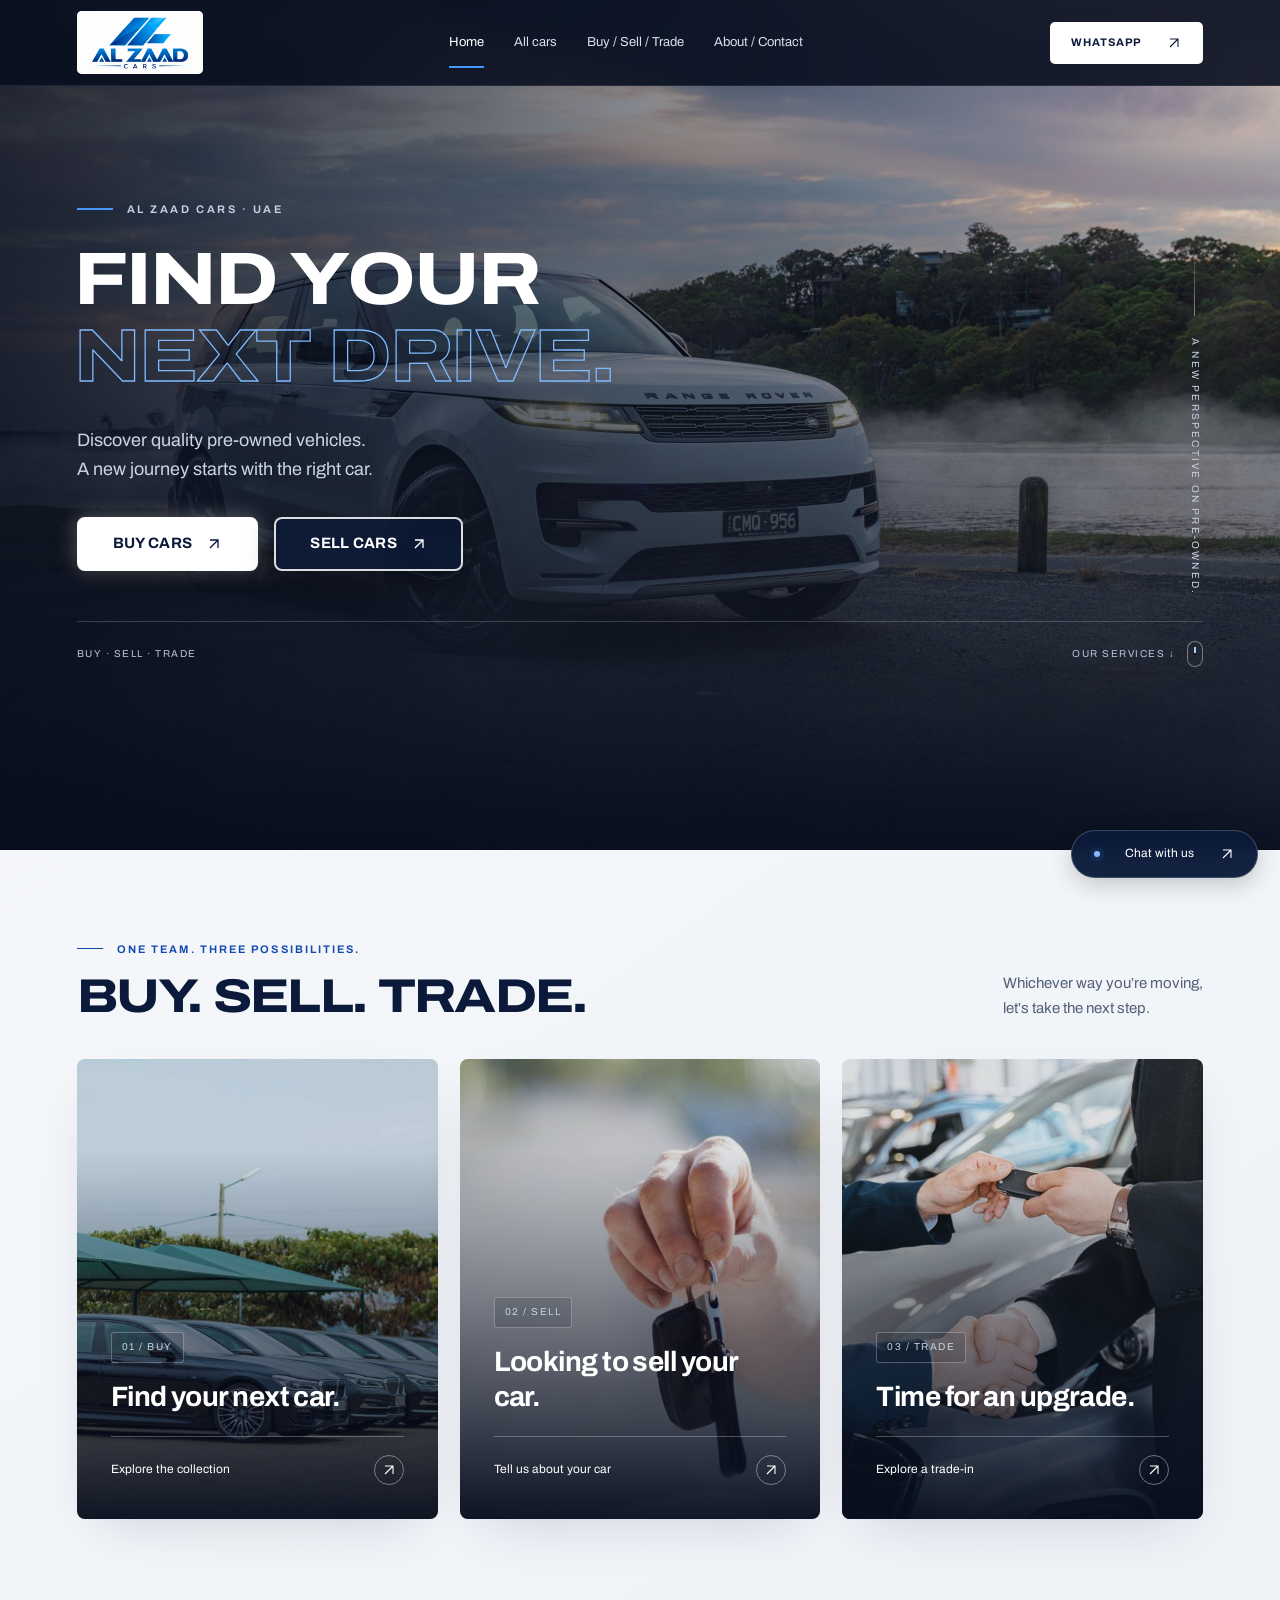
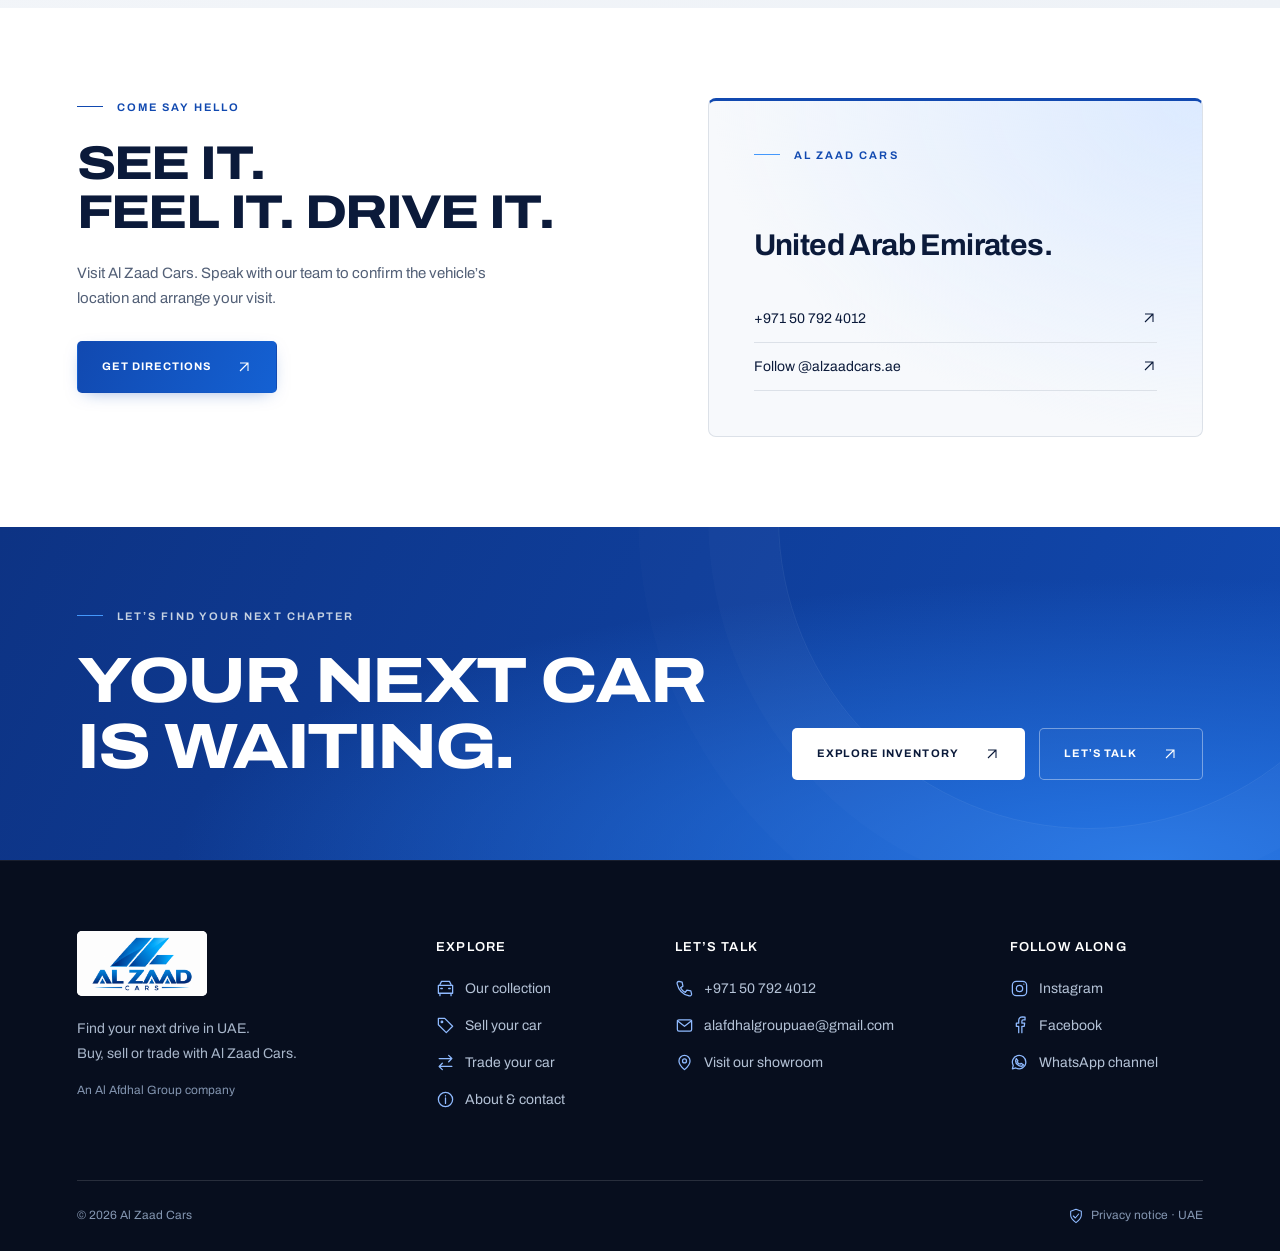
==== index.html @ f4db14aa "minor ui edits" ====
<!doctype html>
<html lang="en">

<head>
  <meta charset="utf-8" />
  <meta name="viewport" content="width=device-width, initial-scale=1" />
  <title>Find your next drive | Al Zaad Cars</title>
  <meta name="description"
    content="Explore pre-owned cars with Al Zaad Cars in UAE. Browse vehicles, sell or trade your car and speak directly with our team." />
  <meta name="theme-color" content="#0b1a3a" />
  <link rel="icon" href="assets/images/logo.png" />
  <link rel="stylesheet" href="assets/css/styles.css" />
  <link rel="stylesheet" href="assets/css/ui-upgrade.css?v=3" />
  <script defer src="assets/js/config.js"></script>
  <script defer src="assets/js/demo-data.js"></script>
  <script defer src="assets/js/app.js?v=3"></script>
  <script defer src="assets/js/ui-effects.js?v=2"></script>
</head>

<body data-page="home">
  <a class="skip" href="#main">Skip to content</a>
  <header class="header">
    <div class="wrap nav">
      <a class="brand" href="index.html" aria-label="Al Zaad Cars home"><img src="assets/images/logo.png" width="138"
          height="69" alt="Al Zaad Cars" /></a><button class="menu-toggle" aria-expanded="false"
        aria-controls="main-nav">
        Menu <span>☰</span>
      </button>
      <nav id="main-nav" aria-label="Main navigation">
        <a href="index.html" data-page="home">Home</a><a href="cars.html" data-page="cars">All cars</a><a
          href="buy-sell-trade.html" data-page="services">Buy / Sell / Trade</a><a href="about-contact.html"
          data-page="contact">About / Contact</a>
      </nav>
      <a class="button nav-cta light" data-contact="whatsapp" href="https://wa.me/971507924012">WhatsApp
        <span><svg class="arrow-icon" width="16" height="16" viewBox="0 0 24 24" fill="none" stroke="currentColor"
            stroke-width="1.6" aria-hidden="true" focusable="false">
            <path d="M6 18L18 6M6 6h12v12" />
          </svg></span></a>
    </div>
  </header>
  <main id="main">
    <section class="hero">
      <img class="hero-image" src="assets/images/hero.jpg"
        alt="Range Rover by the waterfront at sunrise — representative photography" fetchpriority="high" width="1920"
        height="1280" />
      <div class="hero-shade"></div>
      <div class="wrap hero-inner">
        <span class="hero-caption" aria-hidden="true">A new perspective on pre-owned.</span>
        <p class="eyebrow">AL ZAAD CARS · UAE</p>
        <h1>Find your<br /><span>next drive.</span></h1>
        <p class="hero-copy">
          Discover quality pre-owned vehicles.<br />A new journey starts with
          the right car.
        </p>
        <div class="actions hero-actions">
          <a class="button hero-btn hero-btn-buy" href="cars.html">Buy cars
            <span><svg class="arrow-icon" width="16" height="16" viewBox="0 0 24 24" fill="none" stroke="currentColor"
                stroke-width="2" aria-hidden="true" focusable="false">
                <path d="M6 18L18 6M6 6h12v12" />
              </svg></span></a><a class="button hero-btn hero-btn-sell" href="buy-sell-trade.html#sell">Sell cars
            <span><svg class="arrow-icon" width="16" height="16" viewBox="0 0 24 24" fill="none" stroke="currentColor"
                stroke-width="2" aria-hidden="true" focusable="false">
                <path d="M6 18L18 6M6 6h12v12" />
              </svg></span></a>
        </div>
        <div class="hero-bottom">
          <span>BUY · SELL · TRADE</span>
          <a href="#services">Our services ↓</a>
        </div>
      </div>
    </section>
    <section class="section services-section" id="services">
      <div class="wrap">
        <div class="section-heading">
          <div>
            <p class="eyebrow blue">ONE TEAM. THREE POSSIBILITIES.</p>
            <h2>Buy. Sell. Trade.</h2>
          </div>
          <p>Whichever way you’re moving,<br />let’s take the next step.</p>
        </div>
        <div class="service-grid">
          <a class="service-card" href="cars.html"><img loading="lazy" src="assets/images/buy.jpg"
              alt="Luxury sedans — representative photography" />
            <div>
              <span>01 / BUY</span>
              <h3>Find your next car.</h3>
              <p>
                Explore the collection
                <b><svg class="arrow-icon" width="16" height="16" viewBox="0 0 24 24" fill="none" stroke="currentColor"
                    stroke-width="1.6" aria-hidden="true" focusable="false">
                    <path d="M6 18L18 6M6 6h12v12" />
                  </svg></b>
              </p>
            </div>
          </a><a class="service-card" href="buy-sell-trade.html#sell"><img loading="lazy" src="assets/images/sell.jpg"
              alt="Car keys being handed over — representative photography" />
            <div>
              <span>02 / SELL</span>
              <h3>Looking to sell your car.</h3>
              <p>
                Tell us about your car
                <b><svg class="arrow-icon" width="16" height="16" viewBox="0 0 24 24" fill="none" stroke="currentColor"
                    stroke-width="1.6" aria-hidden="true" focusable="false">
                    <path d="M6 18L18 6M6 6h12v12" />
                  </svg></b>
              </p>
            </div>
          </a><a class="service-card" href="buy-sell-trade.html#trade"><img loading="lazy" src="assets/images/trade.jpg"
              alt="Vehicle handover — representative photography" />
            <div>
              <span>03 / TRADE</span>
              <h3>Time for an upgrade.</h3>
              <p>
                Explore a trade-in
                <b><svg class="arrow-icon" width="16" height="16" viewBox="0 0 24 24" fill="none" stroke="currentColor"
                    stroke-width="1.6" aria-hidden="true" focusable="false">
                    <path d="M6 18L18 6M6 6h12v12" />
                  </svg></b>
              </p>
            </div>
          </a>
        </div>
      </div>
    </section>
    <section class="section wrap visit">
      <div>
        <p class="eyebrow blue">COME SAY HELLO</p>
        <h2>See it.<br />Feel it. Drive it.</h2>
        <p>
          Visit Al Zaad Cars. Speak with our team to confirm the
          vehicle’s location and arrange your visit.
        </p>
        <a class="button primary" data-contact="maps" href="https://maps.app.goo.gl/UCCkHAHCBX9JuDrG9" target="_blank"
          rel="noopener">Get directions
          <svg class="arrow-icon" width="16" height="16" viewBox="0 0 24 24" fill="none" stroke="currentColor"
            stroke-width="1.6" aria-hidden="true" focusable="false">
            <path d="M6 18L18 6M6 6h12v12" />
          </svg></a>
      </div>
      <div class="visit-panel">
        <span class="eyebrow">AL ZAAD CARS</span>
        <h3><br />United Arab Emirates.</h3>
        <a data-contact="phone" href="tel:+971507924012">+971 50 792 4012
          <svg class="arrow-icon" width="16" height="16" viewBox="0 0 24 24" fill="none" stroke="currentColor"
            stroke-width="1.6" aria-hidden="true" focusable="false">
            <path d="M6 18L18 6M6 6h12v12" />
          </svg></a><a data-contact="instagram" href="https://www.instagram.com/alzaadcars.ae" target="_blank"
          rel="noopener">Follow @alzaadcars.ae
          <svg class="arrow-icon" width="16" height="16" viewBox="0 0 24 24" fill="none" stroke="currentColor"
            stroke-width="1.6" aria-hidden="true" focusable="false">
            <path d="M6 18L18 6M6 6h12v12" />
          </svg></a>
      </div>
    </section>
    <section class="final-cta">
      <div class="wrap">
        <p class="eyebrow">LET’S FIND YOUR NEXT CHAPTER</p>
        <h2>Your next car<br />is waiting.</h2>
        <div class="actions">
          <a class="button light" href="cars.html">Explore inventory
            <svg class="arrow-icon" width="16" height="16" viewBox="0 0 24 24" fill="none" stroke="currentColor"
              stroke-width="1.6" aria-hidden="true" focusable="false">
              <path d="M6 18L18 6M6 6h12v12" />
            </svg></a><a class="button outline" data-contact="whatsapp" href="https://wa.me/971507924012">Let’s talk
            <svg class="arrow-icon" width="16" height="16" viewBox="0 0 24 24" fill="none" stroke="currentColor"
              stroke-width="1.6" aria-hidden="true" focusable="false">
              <path d="M6 18L18 6M6 6h12v12" />
            </svg></a>
        </div>
      </div>
    </section>
  </main>
  <footer class="footer">
    <div class="wrap footer-grid">
      <div>
        <a class="brand" href="index.html"><img src="assets/images/logo.png" width="156" height="78"
            alt="Al Zaad Cars" /></a>
        <p>
          Find your next drive in UAE.<br />Buy, sell or trade with Al Zaad
          Cars.
        </p>
        <small>An Al Afdhal Group company</small>
      </div>
      <div>
        <h3>Explore</h3>
        <a href="cars.html" class="footer-link"><svg class="footer-icon" width="19" height="19" viewBox="0 0 24 24"
            fill="none" stroke="currentColor" stroke-width="1.6" stroke-linecap="round" stroke-linejoin="round"
            aria-hidden="true" focusable="false">
            <path d="m5 7 2-4h10l2 4M3 8h18v10H3zM5 18v3m14-3v3M6 12h2m8 0h2" />
          </svg><span class="footer-link-text">Our collection</span></a><a href="buy-sell-trade.html#sell"
          class="footer-link"><svg class="footer-icon" width="19" height="19" viewBox="0 0 24 24" fill="none"
            stroke="currentColor" stroke-width="1.6" stroke-linecap="round" stroke-linejoin="round" aria-hidden="true"
            focusable="false">
            <path d="M3 3h8l10 10-8 8L3 11z" />
            <circle cx="7.5" cy="7.5" r="1" />
          </svg><span class="footer-link-text">Sell your car</span></a><a href="buy-sell-trade.html#trade"
          class="footer-link"><svg class="footer-icon" width="19" height="19" viewBox="0 0 24 24" fill="none"
            stroke="currentColor" stroke-width="1.6" stroke-linecap="round" stroke-linejoin="round" aria-hidden="true"
            focusable="false">
            <path d="M4 7h16m-4-4 4 4-4 4M20 17H4m4-4-4 4 4 4" />
          </svg><span class="footer-link-text">Trade your car</span></a><a href="about-contact.html"
          class="footer-link"><svg class="footer-icon" width="19" height="19" viewBox="0 0 24 24" fill="none"
            stroke="currentColor" stroke-width="1.6" stroke-linecap="round" stroke-linejoin="round" aria-hidden="true"
            focusable="false">
            <circle cx="12" cy="12" r="9" />
            <path d="M12 10v7m0-10v.5" />
          </svg><span class="footer-link-text">About &amp; contact</span></a>
      </div>
      <div>
        <h3>Let’s talk</h3>
        <a data-contact="phone" href="tel:+971507924012" class="footer-link"><svg class="footer-icon" width="19"
            height="19" viewBox="0 0 24 24" fill="none" stroke="currentColor" stroke-width="1.6" stroke-linecap="round"
            stroke-linejoin="round" aria-hidden="true" focusable="false">
            <path d="m5 3 4 1 1 5-3 2a15 15 0 0 0 6 6l2-3 5 1 1 4c0 2-2 3-4 2C9 19 5 15 3 7 2 5 3 3 5 3Z" />
          </svg><span class="footer-link-text">+971 50 792 4012</span></a><a data-contact="email"
          href="mailto:alafdhalgroupuae@gmail.com" class="footer-link"><svg class="footer-icon" width="19" height="19"
            viewBox="0 0 24 24" fill="none" stroke="currentColor" stroke-width="1.6" stroke-linecap="round"
            stroke-linejoin="round" aria-hidden="true" focusable="false">
            <rect x="3" y="5" width="18" height="14" rx="2" />
            <path d="m3 6 9 7 9-7" />
          </svg><span class="footer-link-text">alafdhalgroupuae@gmail.com</span></a><a data-contact="maps"
          href="https://maps.app.goo.gl/UCCkHAHCBX9JuDrG9" target="_blank" rel="noopener" class="footer-link"><svg
            class="footer-icon" width="19" height="19" viewBox="0 0 24 24" fill="none" stroke="currentColor"
            stroke-width="1.6" stroke-linecap="round" stroke-linejoin="round" aria-hidden="true" focusable="false">
            <path d="M19 10c0 5-7 11-7 11S5 15 5 10a7 7 0 1 1 14 0Z" />
            <circle cx="12" cy="10" r="2.5" />
          </svg><span class="footer-link-text">Visit our showroom</span></a>
      </div>
      <div>
        <h3>Follow along</h3>
        <a data-contact="instagram" href="https://www.instagram.com/alzaadcars.ae" target="_blank" rel="noopener"
          class="footer-link"><svg class="footer-icon" width="19" height="19" viewBox="0 0 24 24" fill="none"
            stroke="currentColor" stroke-width="1.6" stroke-linecap="round" stroke-linejoin="round" aria-hidden="true"
            focusable="false">
            <rect x="3" y="3" width="18" height="18" rx="5" />
            <circle cx="12" cy="12" r="4" />
            <circle cx="17.5" cy="6.5" r=".7" fill="currentColor" stroke="none" />
          </svg><span class="footer-link-text">Instagram</span></a><a data-contact="facebook"
          href="https://www.facebook.com/share/19id28i2YX/" target="_blank" rel="noopener" class="footer-link"><svg
            class="footer-icon" width="19" height="19" viewBox="0 0 24 24" fill="none" stroke="currentColor"
            stroke-width="1.6" stroke-linecap="round" stroke-linejoin="round" aria-hidden="true" focusable="false">
            <path d="M15 21v-8h3l.5-4H15V6.5c0-1 .5-1.5 1.5-1.5H19V1.5L16 1c-3.5 0-5 2-5 5v3H8v4h3v8" />
          </svg><span class="footer-link-text">Facebook</span></a><a data-contact="channel"
          href="https://whatsapp.com/channel/0029VbBZE9gIiRozAe9hMp42" target="_blank" rel="noopener"
          class="footer-link"><svg class="footer-icon" width="19" height="19" viewBox="0 0 24 24" fill="none"
            stroke="currentColor" stroke-width="1.6" stroke-linecap="round" stroke-linejoin="round" aria-hidden="true"
            focusable="false">
            <path d="M20 11.5a8.5 8.5 0 0 1-12.6 7.4L3 20l1.1-4.4A8.5 8.5 0 1 1 20 11.5Z" />
            <path d="m8 7 2 3-1 1c1 2 2 3 4 3l1-1 3 2c-2 4-10 0-10-5Z" />
          </svg><span class="footer-link-text">WhatsApp channel</span></a>
      </div>
    </div>
    <div class="wrap footer-bottom">
      <span>© <span data-year>2026</span> Al Zaad Cars</span><span><a href="privacy.html" class="footer-link"><svg
            class="footer-icon" width="19" height="19" viewBox="0 0 24 24" fill="none" stroke="currentColor"
            stroke-width="1.6" stroke-linecap="round" stroke-linejoin="round" aria-hidden="true" focusable="false">
            <path d="m12 2 8 3v6c0 5-8 11-8 11S4 16 4 11V5Z" />
            <path d="m8 12 3 3 5-6" />
          </svg><span class="footer-link-text">Privacy notice</span></a>
        · UAE</span>
    </div>
  </footer>
  <a class="chat-float" data-contact="whatsapp" href="https://wa.me/971507924012"
    aria-label="Chat with Al Zaad Cars on WhatsApp">Chat with us
    <span><svg class="arrow-icon" width="16" height="16" viewBox="0 0 24 24" fill="none" stroke="currentColor"
        stroke-width="1.6" aria-hidden="true" focusable="false">
        <path d="M6 18L18 6M6 6h12v12" />
      </svg></span></a><noscript>
    <div class="noscript">
      Enable JavaScript to load the car catalogue. Call
      <a href="tel:+971507924012">+971 50 792 4012</a> for assistance.
    </div>
  </noscript>
</body>

</html>
---- assets/css/styles.css ----
@font-face {
  font-family: Archivo;
  src: url("../fonts/archivo.ttf") format("truetype");
  font-weight: 100 900;
  font-stretch: 62% 125%;
  font-display: swap;
  unicode-range: U+0000-024F, U+1E00-1EFF;
}

:root {
  --navy: #0b1a3a;
  --blue: #1149b0;
  --glow: #4498fc;
  --ice: #f4f6f8;
  --ink: #0b1a3a;
  --muted: #536077;
  --line: #dce1e8;
  --dark: #070e1e;
  --max: 1320px;
  --space: clamp(64px, 7vw, 108px);
}

* {
  box-sizing: border-box;
}

html {
  scroll-behavior: smooth;
  scroll-padding-top: 98px;
}

body {
  margin: 0;
  font-family: Archivo, Arial, sans-serif;
  background: #fff;
  color: var(--ink);
  font-size: 15px;
  line-height: 1.65;
  -webkit-font-smoothing: antialiased;
}

a {
  color: inherit;
  text-decoration: none;
}

button,
input,
select,
textarea {
  font: inherit;
  color: inherit;
}

button,
a,
input,
select,
textarea {
  -webkit-tap-highlight-color: transparent;
}

button,
a {
  touch-action: manipulation;
}

button {
  cursor: pointer;
}

img {
  display: block;
  max-width: 100%;
}

h1,
h2,
h3,
p {
  margin: 0;
}

h1,
h2 {
  font-stretch: 120%;
  font-weight: 760;
  line-height: 1.03;
  letter-spacing: -0.035em;
  text-transform: uppercase;
}

h1 {
  font-size: clamp(44px, 6.6vw, 88px);
}

h2 {
  font-size: clamp(32px, 3.7vw, 50px);
}

h3 {
  font-size: 20px;
  line-height: 1.25;
  letter-spacing: -0.02em;
}

p {
  color: var(--muted);
}

p+p {
  margin-top: 18px;
}

button {
  border: 0;
}

button:disabled {
  cursor: not-allowed;
  opacity: 0.5;
}

:focus-visible {
  outline: 3px solid var(--glow);
  outline-offset: 5px;
}

[hidden] {
  display: none !important;
}

.wrap {
  width: min(var(--max), 88%);
  margin-inline: auto;
}

.section {
  padding-block: var(--space);
}

.eyebrow {
  font-size: 11px;
  letter-spacing: 0.19em;
  font-weight: 650;
  text-transform: uppercase;
  color: #c5d1e2;
  margin-bottom: 23px;
  display: flex;
  gap: 14px;
  align-items: center;
}

.eyebrow:before {
  content: "";
  width: 26px;
  height: 1px;
  background: var(--glow);
}

.eyebrow.blue {
  color: var(--blue);
}

.header {
  height: 86px;
  position: fixed;
  z-index: 30;
  top: 0;
  left: 0;
  right: 0;
  background: rgba(7, 14, 30, 0.88);
  border-bottom: 1px solid #ffffff15;
  backdrop-filter: blur(16px);
}

.nav {
  height: 100%;
  display: flex;
  align-items: center;
  gap: 40px;
  justify-content: space-between;
}

.brand {
  display: block;
  flex-shrink: 0;
  line-height: 0;
}

.brand img {
  width: 126px;
  height: 63px;
  object-fit: contain;
  background: #fff;
  border-radius: 3px;
}

.nav nav {
  display: flex;
  gap: 30px;
  height: 100%;
  align-items: center;
}

.nav nav a {
  font-size: 13px;
  color: #d9e1ec;
  position: relative;
}

.nav nav a[aria-current="page"] {
  color: #fff;
}

.nav nav a[aria-current="page"]:after {
  content: "";
  position: absolute;
  bottom: -15px;
  height: 2px;
  left: 0;
  right: 0;
  background: var(--glow);
}

.button {
  display: inline-flex;
  align-items: center;
  justify-content: center;
  gap: 25px;
  min-height: 52px;
  padding: 14px 24px;
  border: 1px solid transparent;
  border-radius: 3px;
  font-size: 11px;
  font-weight: 700;
  letter-spacing: 0.095em;
  text-transform: uppercase;
  line-height: 1.4;
  transition:
    background 0.2s,
    transform 0.2s;
  color: var(--navy);
}

.button span {
  font-size: 20px;
  line-height: 1;
}

.button:hover {
  transform: translateY(-2px);
}

.primary {
  background: var(--blue);
  color: white;
}

.primary:hover {
  background: #08388f;
}

.light {
  background: #fff;
  color: var(--navy);
}

.outline {
  border-color: #ffffff65;
  color: #fff;
  background: #ffffff04;
}

.outline:hover {
  background: #ffffff12;
}

.bordered {
  border-color: var(--line);
  background: white;
}

.nav-cta {
  min-height: 42px;
  padding: 10px 20px;
}

.menu-toggle {
  display: none;
}

.skip {
  position: fixed;
  top: -80px;
  background: #fff;
  padding: 12px 22px;
  z-index: 100;
}

.skip:focus {
  top: 10px;
}

.hero {
  height: min(850px, 100svh);
  min-height: 700px;
  position: relative;
  background: var(--dark);
  color: #fff;
  isolation: isolate;
}

.hero-image,
.hero-shade {
  position: absolute;
  inset: 0;
  width: 100%;
  height: 100%;
  object-fit: cover;
  z-index: -2;
}

.hero-image {
  object-position: center 58%;
}

.hero-shade {
  z-index: -1;
  background:
    linear-gradient(90deg, rgba(6, 12, 28, 0.79), rgba(6, 12, 28, 0.12)),
    linear-gradient(0deg, #070e1ee8, transparent 60%);
}

.hero-inner {
  padding-top: clamp(200px, 18vh, 250px);
}

.hero h1 {
  font-size: clamp(42px, 5.8vw, 76px);
  font-stretch: 115%;
  line-height: 1.04;
  letter-spacing: -0.025em;
  margin-left: -3px;
  margin-bottom: 6px;
}

.hero h1 span,
.subhero h1 span {
  color: transparent;
  -webkit-text-stroke: 1px #64a9ff;
}

.hero-copy {
  font-size: 18px;
  color: #cbd4e2;
  max-width: 600px;
  line-height: 1.65;
  margin-top: 30px;
}

.actions {
  display: flex;
  gap: 14px;
  flex-wrap: wrap;
  margin-top: 32px;
}

.hero-bottom {
  display: flex;
  justify-content: space-between;
  align-items: center;
  margin-top: 50px;
  border-top: 1px solid #ffffff30;
  padding-top: 19px;
  color: #b7c5d8;
  font-size: 10px;
  letter-spacing: 0.15em;
  text-transform: uppercase;
}

.search-wrap {
  position: relative;
  margin-top: -32px;
  z-index: 2;
}

.quick-search {
  background: #fff;
  box-shadow: 0 16px 50px #0b1a3a0c;
  border: 1px solid var(--line);
  border-radius: 5px;
  padding: 20px;
  display: grid;
  grid-template-columns: repeat(4, 1fr) 1.3fr;
  gap: 0;
}

.quick-search label {
  font-size: 11px;
  color: var(--muted);
  padding: 0 18px;
  border-right: 1px solid var(--line);
}

.quick-search select {
  margin-top: 5px;
  border: 0;
  background: white;
  padding: 8px 22px 8px 0;
  font-size: 13px;
}

.quick-search .button {
  margin-left: 20px;
  padding-inline: 15px;
}

.section-heading {
  display: flex;
  justify-content: space-between;
  align-items: flex-end;
  gap: 25px;
  margin-bottom: 38px;
}

.section-heading h2+p {
  margin-top: 20px;
}

.section-heading .eyebrow {
  margin-bottom: 14px;
}

.text-link {
  font-size: 12px;
  letter-spacing: 0.045em;
  border-bottom: 1px solid currentColor;
  padding-bottom: 7px;
  display: inline-flex;
  align-items: center;
  gap: 35px;
  font-weight: 600;
}

.text-link:hover {
  color: var(--blue);
}

.inventory-notice {
  font-size: 12px;
  background: #f0f4fb;
  border-left: 2px solid var(--blue);
  padding: 12px 15px;
  margin-bottom: 25px;
}

.inventory-notice:empty {
  display: none;
}

.car-grid {
  display: grid;
  grid-template-columns: repeat(3, minmax(0, 1fr));
  gap: 26px;
}

.home-grid {
  grid-template-columns: repeat(4, minmax(0, 1fr));
}

.car-card {
  border: 1px solid var(--line);
  border-radius: 5px;
  overflow: hidden;
  background: #fff;
  transition:
    box-shadow 0.2s,
    transform 0.2s;
}

.car-card:hover {
  transform: translateY(-4px);
  box-shadow: 0 14px 40px #0b1a3a0c;
}

.car-image {
  position: relative;
  aspect-ratio: 1.4;
  display: block;
  overflow: hidden;
  background: #e9edf2;
}

.car-image img {
  width: 100%;
  height: 100%;
  object-fit: cover;
  transition: transform 0.6s;
}

.car-card:hover img {
  transform: scale(1.035);
}

.badge {
  position: absolute;
  top: 14px;
  left: 14px;
  background: #ffffffed;
  padding: 4px 9px;
  font-size: 10px;
  letter-spacing: 0.04em;
  border-radius: 2px;
  color: var(--ink);
}

.badge.status {
  right: 14px;
  left: auto;
  background: var(--navy);
  color: #fff;
}

.car-info {
  padding: 22px;
}

.car-make {
  font-size: 11px;
  color: var(--muted);
  margin-bottom: 6px;
}

.car-info h3 {
  font-size: 19px;
  min-height: 48px;
}

.specs {
  display: grid;
  grid-template-columns: 1fr 1fr;
  gap: 10px;
  margin: 19px 0;
  padding: 0;
}

.specs div {
  display: flex;
  flex-direction: column;
}

.specs dt {
  font-size: 9px;
  letter-spacing: 0.08em;
  text-transform: uppercase;
  color: var(--muted);
}

.specs dd {
  font-size: 12px;
  margin: 2px 0 0;
}

.car-bottom {
  display: flex;
  justify-content: space-between;
  align-items: center;
  gap: 8px;
  border-top: 1px solid var(--line);
  padding-top: 17px;
}

.price {
  font-size: 19px;
  font-weight: 700;
  letter-spacing: -0.025em;
  color: var(--navy);
}

.price small {
  font-size: 10px;
  letter-spacing: 0.03em;
  margin-right: 4px;
}

.round-link {
  width: 32px;
  height: 32px;
  border: 1px solid var(--line);
  border-radius: 50%;
  display: grid;
  place-items: center;
  font-size: 19px;
}

.confidence {
  background: var(--navy);
  color: white;
}

.confidence-grid {
  display: grid;
  grid-template-columns: 1fr 1fr;
  gap: 13%;
}

.confidence h2 {
  margin-bottom: 25px;
}

.confidence p {
  color: #bcc9dc;
  max-width: 450px;
}

.confidence .text-link {
  margin-top: 28px;
}

.principles article {
  display: flex;
  gap: 28px;
  padding: 26px 0;
  border-bottom: 1px solid #ffffff24;
}

.principles article:first-child {
  padding-top: 0;
}

.principles article>span {
  color: #6e9fdf;
  font-size: 12px;
  padding-top: 4px;
}

.principles h3 {
  font-size: 19px;
  margin-bottom: 10px;
}

.principles p {
  font-size: 14px;
}

.brand-list {
  display: grid;
  grid-template-columns: repeat(6, 1fr);
  border-top: 1px solid var(--line);
  border-bottom: 1px solid var(--line);
}

.brand-list a {
  padding: 27px 15px;
  border-right: 1px solid var(--line);
  text-align: center;
  font-size: 12px;
  font-weight: 700;
}

.brand-list a:last-child {
  border: 0;
}

.brand-list small {
  display: block;
  color: var(--muted);
  font-size: 10px;
  margin-top: 6px;
  font-weight: 400;
}

.brand-list a:hover {
  background: var(--ice);
}

.services-section {
  background: var(--ice);
}

.service-grid {
  display: grid;
  grid-template-columns: repeat(3, 1fr);
  gap: 22px;
}

.service-card {
  min-height: 430px;
  position: relative;
  isolation: isolate;
  overflow: hidden;
  color: white;
  border-radius: 4px;
  display: flex;
  align-items: flex-end;
}

.service-card:after {
  content: "";
  position: absolute;
  inset: 0;
  background: linear-gradient(0deg, #070e1ef2, transparent 100%);
  z-index: -1;
}

.service-card img {
  position: absolute;
  inset: 0;
  width: 100%;
  height: 100%;
  object-fit: cover;
  z-index: -2;
  transition: transform 0.5s;
}

.service-card:hover img {
  transform: scale(1.04);
}

.service-card>div {
  padding: 30px;
  width: 100%;
}

.service-card span {
  font-size: 10px;
  color: #c5d3e5;
  letter-spacing: 0.15em;
}

.service-card h3 {
  font-size: 28px;
  margin-top: 16px;
}

.service-card p {
  border-top: 1px solid #ffffff45;
  margin-top: 22px;
  padding-top: 18px;
  color: white;
  font-size: 12px;
  display: flex;
  justify-content: space-between;
}

.service-card b {
  font-size: 21px;
  font-weight: 400;
}

.visit {
  display: grid;
  grid-template-columns: 1fr 1fr;
  gap: 12%;
}

.visit h2 {
  margin-bottom: 25px;
}

.visit p {
  max-width: 450px;
}

.visit .button {
  margin-top: 30px;
}

.visit-panel {
  padding: 45px;
  border: 1px solid var(--line);
  display: flex;
  flex-direction: column;
  justify-content: center;
  background: linear-gradient(135deg, #f1f4f8, #fff);
}

.visit-panel .eyebrow {
  color: var(--blue);
}

.visit-panel h3 {
  font-size: 30px;
  line-height: 1.3;
  margin-bottom: 30px;
}

.visit-panel a {
  padding: 12px 0;
  font-size: 14px;
  border-bottom: 1px solid var(--line);
}

.final-cta {
  padding: 80px 0;
  background: var(--blue);
  color: white;
}

.final-cta h2 {
  font-size: clamp(45px, 5vw, 72px);
}

.final-cta .wrap {
  position: relative;
}

.final-cta .actions {
  position: absolute;
  right: 0;
  bottom: 0;
}

.footer {
  background: var(--dark);
  color: white;
  padding: 70px 0 25px;
}

.footer-grid {
  display: grid;
  grid-template-columns: 1.3fr 0.8fr 1.2fr 0.8fr;
  gap: 45px;
}

.footer .brand img {
  width: 130px;
  height: 65px;
}

.footer p {
  font-size: 12px;
  line-height: 1.8;
  color: #a9b7cb;
  margin-top: 20px;
}

.footer small {
  font-size: 10px;
  color: #8395b0;
  display: block;
  margin-top: 15px;
}

.footer h3 {
  font-size: 11px;
  font-weight: 600;
  letter-spacing: 0.09em;
  text-transform: uppercase;
  margin: 8px 0 22px;
}

.footer-grid>div>a:not(.brand) {
  display: block;
  font-size: 12px;
  color: #b4c2d6;
  margin-bottom: 12px;
  overflow-wrap: anywhere;
}

.footer-bottom {
  border-top: 1px solid #ffffff22;
  margin-top: 55px;
  padding-top: 25px;
  font-size: 10px;
  color: #8496b1;
  display: flex;
  justify-content: space-between;
}

.chat-float {
  position: fixed;
  bottom: 22px;
  right: 22px;
  z-index: 35;
  background: var(--navy);
  color: white;
  padding: 13px 22px;
  box-shadow: 0 6px 25px #0003;
  border: 1px solid #ffffff30;
  border-radius: 40px;
  font-size: 12px;
  display: flex;
  gap: 25px;
}

.subhero {
  background:
    linear-gradient(90deg, #070e1ee6, #070e1e70),
    var(--hero) center/cover;
  padding: 175px 0 75px;
  color: #fff;
}

.subhero h1 {
  max-width: 1100px;
}

.subhero .hero-copy {
  font-size: 17px;
  max-width: 650px;
}

.catalogue {
  display: block;
  background: white;
  padding-top: 48px;
}

.filter-form {
  align-self: start;
  background: var(--ice);
  padding: 24px;
  border: 1px solid var(--line);
  border-radius: 4px;
  display: grid;
  gap: 17px;
}

.filter-heading {
  display: flex;
  justify-content: space-between;
  align-items: center;
  margin-bottom: 7px;
}

.filter-heading h2 {
  font-size: 19px;
  text-transform: none;
  letter-spacing: -0.02em;
}

.text-button {
  background: none;
  color: var(--blue);
  padding: 0;
  font-size: 11px;
  text-decoration: underline;
}

label {
  display: block;
  font-size: 12px;
  font-weight: 500;
}

input,
select,
textarea {
  width: 100%;
  border: 1px solid #ccd3de;
  background: white;
  border-radius: 3px;
  min-height: 46px;
  padding: 11px 13px;
  margin-top: 7px;
  font-size: 13px;
}

select {
  padding-right: 25px;
}

textarea {
  resize: vertical;
}

label>span {
  font-size: 10px;
  color: var(--muted);
  font-weight: 400;
}

.form-pair {
  display: grid;
  grid-template-columns: 1fr 1fr;
  gap: 16px;
}

.results {
  min-width: 0;
}

.results-top {
  display: flex;
  justify-content: space-between;
  align-items: center;
  gap: 20px;
  margin-bottom: 23px;
}

.results-top p {
  font-size: 13px;
}

.sort-label {
  display: flex;
  align-items: center;
  gap: 10px;
  white-space: nowrap;
  font-size: 11px;
}

.sort-label select {
  min-height: 40px;
  margin: 0;
  width: 160px;
}

.results .car-grid {
  gap: 20px;
}

.results .car-info {
  padding: 18px;
}

.results .car-info h3 {
  font-size: 18px;
}

.results .price {
  font-size: 17px;
}

#load-more {
  margin: 35px auto 0;
  display: flex;
}

.empty {
  grid-column: 1/-1;
  border: 1px solid var(--line);
  padding: 55px 30px;
  text-align: center;
  border-radius: 4px;
}

.empty h2 {
  font-size: 26px;
  margin-bottom: 16px;
}

.empty .button {
  margin-top: 20px;
}

.detail-section {
  padding-top: 135px;
}

.detail-section>.text-link {
  margin-bottom: 25px;
}

.detail-heading {
  display: flex;
  justify-content: space-between;
  gap: 25px;
  margin-bottom: 35px;
  align-items: flex-end;
}

.detail-heading h1 {
  font-size: clamp(32px, 4vw, 58px);
  margin: 10px 0;
}

.detail-heading .price {
  font-size: 30px;
  white-space: nowrap;
}

.detail-layout {
  display: grid;
  grid-template-columns: 1.55fr 1fr;
  gap: 45px;
}

.gallery-main {
  background: var(--ice);
  aspect-ratio: 1.45;
  border-radius: 4px;
  overflow: hidden;
}

.gallery-main img {
  height: 100%;
  width: 100%;
  object-fit: cover;
}

.gallery-thumbs {
  display: flex;
  gap: 10px;
  margin-top: 12px;
  flex-wrap: wrap;
}

.gallery-thumbs button {
  background: white;
  padding: 0;
  width: 88px;
  height: 60px;
  border: 2px solid transparent;
  border-radius: 3px;
  overflow: hidden;
}

.gallery-thumbs button[aria-pressed="true"] {
  border-color: var(--blue);
}

.gallery-thumbs img {
  width: 100%;
  height: 100%;
  object-fit: cover;
}

.detail-summary {
  padding: 28px;
  background: var(--ice);
  border: 1px solid var(--line);
  align-self: start;
}

.detail-summary .specs {
  grid-template-columns: 1fr 1fr;
  gap: 21px;
}

.detail-summary .specs dt {
  font-size: 10px;
}

.detail-summary .specs dd {
  font-size: 14px;
}

.detail-summary .button {
  width: 100%;
  margin-top: 12px;
}

.detail-summary .field-help {
  margin-top: 20px;
}

.car-description {
  margin-top: 35px;
  max-width: 850px;
}

.car-description h2 {
  font-size: 26px;
  margin: 25px 0 16px;
}

.features {
  display: flex;
  flex-wrap: wrap;
  list-style: none;
  gap: 10px;
  padding: 0;
}

.features li {
  border: 1px solid var(--line);
  padding: 7px 14px;
  font-size: 12px;
}

.pale {
  background: var(--ice);
}

.enquiry-layout {
  display: grid;
  grid-template-columns: 0.9fr 1.1fr;
  gap: 12%;
}

.enquiry-layout h2+p {
  margin-top: 27px;
}

.enquiry-layout>.text-link {
  margin-top: 25px;
}

.enquiry-layout>div>p {
  max-width: 450px;
}

.enquiry-layout .text-link {
  margin-top: 25px;
}

.enquiry-form {
  padding: 32px;
  background: #fff;
  border: 1px solid var(--line);
  border-radius: 5px;
  display: grid;
  gap: 20px;
}

.form-note {
  font-size: 12px;
  background: #edf2fa;
  padding: 13px;
  border-left: 2px solid var(--blue);
  color: var(--ink);
}

.form-note:empty {
  display: none;
}

.enquiry-form .vehicle-fields {
  display: grid;
  gap: 20px;
}

.field-help {
  font-size: 11px;
  line-height: 1.7;
  color: var(--muted);
}

.consent {
  display: flex;
  gap: 12px;
  align-items: flex-start;
}

.consent input {
  width: 17px;
  height: 17px;
  min-height: 0;
  margin-top: 3px;
  flex-shrink: 0;
  accent-color: var(--blue);
}

.consent span {
  font-size: 11px;
  color: var(--muted);
  line-height: 1.7;
}

.consent a {
  text-decoration: underline;
}

.honey {
  position: absolute;
  left: -10000px;
  width: 1px;
  height: 1px;
  overflow: hidden;
}

.form-status {
  font-size: 12px;
}

.buy-intro {
  display: grid;
  grid-template-columns: 1fr 1fr;
  gap: 9%;
  align-items: center;
}

.buy-intro>img {
  width: 100%;
  aspect-ratio: 1.15;
  object-fit: cover;
  border-radius: 4px;
}

.buy-intro h2+p {
  margin-top: 26px;
}

.buy-intro .button {
  margin-top: 30px;
}

.steps {
  list-style: none;
  padding: 0;
  counter-reset: step;
  margin: 35px 0;
}

.steps li {
  counter-increment: step;
  position: relative;
  padding: 22px 0 22px 45px;
  border-bottom: 1px solid var(--line);
  font-size: 14px;
}

.steps li:before {
  content: "0" counter(step);
  position: absolute;
  left: 0;
  color: var(--blue);
  font-size: 12px;
}

.steps span {
  display: block;
  font-size: 12px;
  color: var(--muted);
  margin-top: 8px;
}

.contact-list {
  margin: 30px 0;
}

.contact-list a {
  display: block;
  padding: 20px 0;
  border-bottom: 1px solid var(--line);
  overflow-wrap: anywhere;
  font-size: 16px;
}

.contact-list small {
  display: block;
  font-size: 9px;
  letter-spacing: 0.12em;
  color: var(--muted);
  margin-bottom: 6px;
}

.legal {
  padding-top: 155px;
  max-width: 820px;
}

.legal h1 {
  font-size: 50px;
  margin-bottom: 35px;
}

.legal h2 {
  font-size: 24px;
  margin: 35px 0 15px;
}

.legal a {
  text-decoration: underline;
}

.noscript {
  position: fixed;
  bottom: 0;
  left: 0;
  right: 0;
  background: white;
  border-top: 2px solid var(--blue);
  padding: 20px;
  z-index: 99;
}

@media (min-width: 1500px) {
  .hero-inner {
    padding-top: 230px;
  }
}

@media (max-width: 1150px) {
  .nav {
    gap: 20px;
  }

  .nav nav {
    gap: 18px;
  }

  .wrap {
    width: 90%;
  }

  .home-grid {
    grid-template-columns: repeat(2, 1fr);
  }

  .catalogue {
    display: block;
  }

  .results .car-grid {
    grid-template-columns: repeat(2, 1fr);
  }

  .footer-grid {
    gap: 25px;
  }

  .quick-search {
    padding: 16px;
  }

  .quick-search label {
    padding: 0 12px;
  }

  .quick-search .button {
    margin-left: 12px;
  }

  .service-card {
    min-height: 370px;
  }

  .service-card>div {
    padding: 24px;
  }

  .service-card h3 {
    font-size: 24px;
  }
}

@media (max-width: 800px) {
  .header {
    height: 76px;
  }

  .brand img {
    width: 108px;
    height: 54px;
  }

  .nav-cta {
    display: none;
  }

  .menu-toggle {
    display: flex;
    gap: 14px;
    align-items: center;
    background: none;
    color: white;
    font-size: 13px;
    padding: 12px 0;
  }

  .menu-toggle span {
    font-size: 20px;
  }

  .nav nav {
    display: none;
    position: absolute;
    top: 76px;
    left: 0;
    right: 0;
    background: var(--dark);
    height: auto;
    padding: 24px 5%;
    flex-direction: column;
    align-items: stretch;
    gap: 0;
    border-top: 1px solid #ffffff20;
  }

  .nav nav.open {
    display: flex;
  }

  .nav nav a {
    padding: 16px;
    font-size: 15px;
  }

  .nav nav a[aria-current="page"]:after {
    bottom: 8px;
    left: 16px;
    right: auto;
    width: 25px;
  }

  .hero {
    min-height: 660px;
    height: auto;
  }

  .hero-inner {
    padding-top: 165px;
    padding-bottom: 85px;
  }

  .hero h1 {
    font-size: clamp(36px, 7.5vw, 56px);
  }

  .hero-copy {
    font-size: 16px;
  }

  .hero-image {
    object-position: 62% center;
  }

  .hero-bottom {
    margin-top: 36px;
  }

  .quick-search {
    grid-template-columns: 1fr 1fr;
    gap: 18px;
    padding: 22px;
  }

  .quick-search label {
    border: 0;
    padding: 0;
  }

  .quick-search .button {
    grid-column: 1/-1;
    margin: 0;
  }

  .quick-search select {
    border: 1px solid var(--line);
    padding-left: 10px;
    background: var(--ice);
  }

  .section-heading {
    align-items: flex-start;
  }

  .section-heading>p {
    display: none;
  }

  .confidence-grid {
    gap: 50px;
    grid-template-columns: 1fr;
  }

  .brand-list {
    grid-template-columns: repeat(3, 1fr);
  }

  .brand-list a {
    border-bottom: 1px solid var(--line);
  }

  .brand-list a:nth-child(3n) {
    border-right: 0;
  }

  .service-grid {
    gap: 15px;
  }

  .service-card {
    min-height: 340px;
  }

  .service-card>div {
    padding: 20px;
  }

  .service-card h3 {
    font-size: 21px;
  }

  .service-card p {
    font-size: 11px;
  }

  .visit {
    gap: 35px;
  }

  .visit-panel {
    padding: 28px;
  }

  .visit-panel h3 {
    font-size: 25px;
  }

  .final-cta .actions {
    position: static;
  }

  .footer-grid {
    grid-template-columns: 1fr 1fr;
    gap: 40px;
  }

  .catalogue {
    display: block;
  }

  .filter-form {
    grid-template-columns: 1fr 1fr;
    margin-bottom: 35px;
    gap: 16px;
  }

  .filter-heading {
    grid-column: 1/-1;
  }

  .filter-form .form-pair {
    gap: 8px;
  }

  .filter-form .button {
    align-self: end;
    min-height: 46px;
  }

  .car-grid {
    grid-template-columns: repeat(2, 1fr);
  }

  .subhero {
    padding: 145px 0 60px;
  }

  .subhero h1 {
    font-size: clamp(38px, 7.3vw, 60px);
  }

  .enquiry-layout {
    gap: 35px;
    grid-template-columns: 1fr;
  }

  .enquiry-layout>div>p {
    max-width: none;
  }

  .buy-intro {
    gap: 32px;
  }

  .buy-intro h2 {
    font-size: 30px;
  }

  .detail-layout {
    grid-template-columns: 1fr;
    gap: 28px;
  }

  .detail-heading {
    align-items: flex-start;
    flex-direction: column;
  }

  .detail-summary .specs {
    grid-template-columns: repeat(3, 1fr);
  }

  .enquiry-form {
    padding: 25px;
  }

  .chat-float {
    padding: 11px 18px;
    bottom: 15px;
    right: 15px;
  }

  .legal h1 {
    font-size: 38px;
  }
}

@media (max-width: 520px) {
  .wrap {
    width: 89%;
  }

  .hero-inner {
    padding-top: 145px;
    padding-bottom: 85px;
  }

  .hero {
    min-height: 650px;
  }

  .hero h1 {
    font-size: clamp(30px, 9vw, 42px);
    letter-spacing: -0.025em;
  }

  .hero .eyebrow {
    font-size: 9px;
    letter-spacing: 0.12em;
  }

  .hero-copy {
    font-size: 15px;
    max-width: 280px;
  }

  .hero .actions {
    flex-direction: column;
    align-items: flex-start;
    gap: 12px;
  }

  .hero .button {
    min-height: 46px;
    font-size: 10px;
    padding-inline: 20px;
  }

  .hero-bottom {
    font-size: 8px;
    letter-spacing: 0.08em;
    gap: 15px;
  }

  .quick-search {
    padding: 18px;
    gap: 13px;
  }

  .quick-search select {
    font-size: 12px;
  }

  .section-heading {
    flex-direction: column;
    gap: 24px;
    margin-bottom: 28px;
  }

  .section-heading h2 {
    font-size: 34px;
  }

  .car-grid,
  .home-grid,
  .results .car-grid {
    grid-template-columns: 1fr;
  }

  .car-info h3 {
    min-height: 0;
    font-size: 22px;
  }

  .car-image {
    aspect-ratio: 1.5;
  }

  .specs {
    grid-template-columns: repeat(4, 1fr);
    gap: 6px;
  }

  .specs dd {
    font-size: 11px;
  }

  .car-info {
    padding: 22px;
  }

  .confidence h2 {
    font-size: 32px;
  }

  .service-grid {
    grid-template-columns: 1fr;
  }

  .service-card {
    min-height: 340px;
  }

  .service-card h3 {
    font-size: 30px;
  }

  .service-card>div {
    padding: 28px;
  }

  .visit {
    grid-template-columns: 1fr;
  }

  .visit-panel {
    padding: 30px;
  }

  .footer-grid {
    grid-template-columns: 1fr 1fr;
    gap: 30px 20px;
  }

  .footer-grid>div:first-child {
    grid-column: 1/-1;
  }

  .footer-grid>div:nth-child(3) {
    grid-column: 1/-1;
    grid-row: 3;
  }

  .footer-bottom {
    padding-bottom: 50px;
  }

  .brand-list {
    grid-template-columns: repeat(2, 1fr);
  }

  .brand-list a:nth-child(3n) {
    border-right: 1px solid var(--line);
  }

  .brand-list a:nth-child(2n) {
    border-right: 0;
  }

  .filter-form {
    padding: 18px;
  }

  .filter-form label {
    font-size: 10px;
  }

  .filter-form input,
  .filter-form select {
    font-size: 12px;
    padding: 10px;
  }

  .filter-form .form-pair {
    grid-column: 1/-1;
  }

  .results-top {
    align-items: flex-start;
    flex-direction: column;
    gap: 12px;
  }

  .results .car-info h3 {
    font-size: 22px;
  }

  .results .price {
    font-size: 20px;
  }

  .subhero {
    padding-top: 138px;
  }

  .buy-intro {
    grid-template-columns: 1fr;
  }

  .buy-intro>img {
    aspect-ratio: 1.4;
  }

  .enquiry-form {
    padding: 20px;
  }

  .enquiry-form .form-pair {
    grid-template-columns: 1fr;
  }

  .detail-summary .specs {
    grid-template-columns: 1fr 1fr;
  }

  .detail-section {
    padding-top: 120px;
  }

  .legal {
    padding-top: 125px;
  }

  .chat-float {
    font-size: 11px;
  }

  .footer-bottom {
    font-size: 9px;
  }

  .final-cta {
    padding: 60px 0;
  }

  .final-cta h2 {
    font-size: 42px;
  }
}

@media (prefers-reduced-motion: reduce) {
  html {
    scroll-behavior: auto;
  }

  *,
  *:before,
  *:after {
    transition: none !important;
    animation: none !important;
  }
}

.arrow-icon {
  display: inline-block;
  vertical-align: middle;
  flex-shrink: 0;
}

.button>span {
  display: inline-flex;
}

.service-card b {
  display: inline-flex;
}
---- assets/css/ui-upgrade.css ----
/* Al Zaad Cars — presentation layer. No inventory or integration settings. */
:root {
  --ease-out: cubic-bezier(0.2, 0.7, 0.2, 1);
  --soft-shadow: 0 20px 55px -24px #0b1a3a30;
}
::selection {
  background: #1149b0;
  color: white;
}
.header {
  transition:
    background 0.35s,
    box-shadow 0.35s;
}
.header.is-scrolled {
  background: #070e1ef5;
  box-shadow: 0 6px 30px #070e1e22;
}
.reading-progress {
  position: absolute;
  bottom: -1px;
  left: 0;
  height: 2px;
  width: 100%;
  background: linear-gradient(90deg, #1149b0, #75bbff);
  transform: scaleX(0);
  transform-origin: left;
  pointer-events: none;
}
.brand img {
  border-radius: 5px;
}
.nav nav a {
  transition: color 0.2s;
}
.nav nav a::after {
  content: "";
  position: absolute;
  bottom: -15px;
  left: 0;
  right: 0;
  height: 2px;
  background: var(--glow);
  transform: scaleX(0);
  transform-origin: left;
  transition: transform 0.3s var(--ease-out);
}
.nav nav a:hover::after,
.nav nav a[aria-current="page"]::after {
  transform: scaleX(1);
}
.button {
  position: relative;
  overflow: hidden;
  border-radius: 5px;
  transition:
    background 0.25s,
    transform 0.3s var(--ease-out),
    box-shadow 0.3s,
    border-color 0.3s;
}
.button .arrow-icon,
.text-link .arrow-icon,
.round-link .arrow-icon,
.chat-float .arrow-icon {
  transition: transform 0.3s var(--ease-out);
}
.button:hover .arrow-icon,
.text-link:hover .arrow-icon,
.chat-float:hover .arrow-icon {
  transform: translate(2px, -2px);
}
.button.primary {
  background: linear-gradient(115deg, #1149b0, #1461d3);
  box-shadow: 0 5px 18px -8px #1149b085;
}
.button.primary:hover {
  background: linear-gradient(115deg, #0d3d97, #1157c2);
  box-shadow: 0 10px 25px -10px #1149b0a0;
}
.button:active {
  transform: translateY(0);
}
.hero {
  overflow: clip;
}
.hero-shade {
  background:
    linear-gradient(90deg, #060c1cdb 0%, #060c1c60 65%, #060c1c22),
    linear-gradient(0deg, #070e1ef2, transparent 65%);
}
.hero-inner {
  position: relative;
}
.hero h1 span {
  -webkit-text-stroke: 1.3px #80baff;
}
.hero .eyebrow {
  letter-spacing: 0.23em;
}
.hero .eyebrow::before {
  width: 36px;
  height: 2px;
}
.hero-bottom a {
  display: inline-flex;
  gap: 12px;
  align-items: center;
  transition: color 0.2s;
}
.hero-bottom a:hover {
  color: white;
}
.hero-bottom a::after {
  content: "";
  height: 24px;
  width: 14px;
  border: 1px solid #ffffff65;
  border-radius: 10px;
  background: linear-gradient(#a8ccff, #a8ccff) center 5px/2px 6px no-repeat;
}
.hero-caption {
  position: absolute;
  right: 0;
  top: 240px;
  writing-mode: vertical-rl;
  font-size: 10px;
  letter-spacing: 0.22em;
  text-transform: uppercase;
  color: #c5d3e5;
  display: flex;
  align-items: center;
  gap: 22px;
}
.hero-caption::before {
  content: "";
  height: 76px;
  width: 1px;
  background: linear-gradient(transparent, #ffffff75);
}
.quick-search {
  border-radius: 8px;
  border-color: #e2e7ee;
  box-shadow: 0 20px 55px -22px #0b1a3a40;
}
.quick-search label {
  transition: color 0.2s;
}
.quick-search label:focus-within {
  color: var(--blue);
}
.section-heading {
  position: relative;
}
.section-heading > div {
  max-width: 760px;
}
.eyebrow.blue::before {
  background: var(--blue);
}
.text-link {
  transition:
    color 0.2s,
    gap 0.3s;
}
.car-grid {
  gap: 24px;
}
.car-card {
  border-color: #e3e8ef;
  border-radius: 9px;
  box-shadow: 0 4px 20px -15px #0b1a3a30;
  transition:
    box-shadow 0.4s,
    transform 0.4s var(--ease-out),
    border-color 0.4s;
}
.car-image {
  aspect-ratio: 1.48;
}
.car-image::after {
  content: "";
  position: absolute;
  inset: 0;
  background: linear-gradient(0deg, #07152b20, transparent 55%);
  pointer-events: none;
}
.car-image img {
  transition: transform 0.8s var(--ease-out);
}
.badge {
  z-index: 1;
  padding: 5px 10px;
  border-radius: 3px;
  backdrop-filter: blur(8px);
}
.car-make {
  text-transform: uppercase;
  letter-spacing: 0.12em;
  font-size: 10px;
}
.car-info {
  padding: 24px;
}
.car-info h3 a {
  transition: color 0.25s;
}
.car-bottom {
  padding-top: 19px;
}
.round-link {
  width: 37px;
  height: 37px;
  color: var(--blue);
  background: #f2f6fc;
  border-color: transparent;
  transition:
    background 0.3s,
    color 0.3s,
    transform 0.3s;
  flex-shrink: 0;
}
.car-card:focus-within {
  border-color: #8fb5ed;
}
.confidence {
  position: relative;
  overflow: hidden;
  background:
    radial-gradient(ellipse at 8% 5%, #153a70 0%, transparent 58%), #0b1a3a;
}
.confidence::before {
  content: "";
  position: absolute;
  width: 480px;
  height: 480px;
  border: 1px solid #ffffff08;
  border-radius: 50%;
  right: -250px;
  bottom: -260px;
  box-shadow:
    0 0 0 70px #ffffff03,
    0 0 0 140px #ffffff02;
  pointer-events: none;
}
.confidence-grid {
  position: relative;
}
.confidence .text-link:hover {
  color: #a7ceff;
}
.principles article {
  transition: border-color 0.3s;
}
.principles article > span {
  display: grid;
  place-items: center;
  width: 34px;
  height: 34px;
  flex-shrink: 0;
  border: 1px solid #6e9fdf50;
  border-radius: 50%;
  padding: 0;
  margin-top: 1px;
  font-size: 10px;
}
.principles article:hover {
  border-color: #8fb5ed70;
}
.brand-list {
  border: 1px solid var(--line);
  border-radius: 7px;
  overflow: hidden;
}
.brand-list a {
  transition:
    background 0.3s,
    color 0.3s;
}
.brand-list a:hover {
  background: #edf3fd;
  color: var(--blue);
}
.services-section {
  background: linear-gradient(145deg, #f5f7fa, #eef2f7);
}
.service-card {
  min-height: 460px;
  border-radius: 8px;
  box-shadow: var(--soft-shadow);
}
.service-card::after {
  background: linear-gradient(0deg, #070e1ef5 0%, #070e1e20 80%);
}
.service-card img {
  transition: transform 1s var(--ease-out);
}
.service-card > div {
  padding: 34px;
  transition: transform 0.5s var(--ease-out);
}
.service-card > div > span {
  display: inline-block;
  padding: 6px 10px;
  border: 1px solid #ffffff45;
  border-radius: 3px;
  background: #070e1e25;
}
.service-card b {
  display: grid;
  place-items: center;
  width: 30px;
  height: 30px;
  border: 1px solid #ffffff65;
  border-radius: 50%;
  transition:
    background 0.3s,
    color 0.3s;
}
.service-card p {
  align-items: center;
}
.visit-panel {
  position: relative;
  overflow: hidden;
  border-radius: 8px;
  border-top: 3px solid var(--blue);
  background:
    radial-gradient(ellipse at top right, #dceaff, transparent 70%), #f7f9fc;
}
.visit-panel a {
  display: flex;
  align-items: center;
  justify-content: space-between;
  transition: color 0.2s;
}
.visit-panel a:hover {
  color: var(--blue);
}
.final-cta {
  background:
    radial-gradient(ellipse at 90% 100%, #2676e5, transparent 60%),
    linear-gradient(115deg, #0d3384, #1149b0);
  position: relative;
  overflow: hidden;
}
.final-cta::before {
  content: "";
  position: absolute;
  width: 620px;
  height: 620px;
  border: 1px solid #ffffff12;
  border-radius: 50%;
  right: -120px;
  top: -320px;
  box-shadow:
    0 0 0 70px #ffffff04,
    0 0 0 140px #ffffff03;
  pointer-events: none;
}
.footer {
  border-top: 1px solid #ffffff12;
}
.footer-grid > div > a:not(.brand) {
  transition: color 0.2s;
}
.footer-grid > div > a:not(.brand):hover {
  color: white;
}
.chat-float {
  background: #0b1a3af5;
  backdrop-filter: blur(12px);
  transition:
    background 0.25s,
    box-shadow 0.25s;
  align-items: center;
}
.chat-float::before {
  content: "";
  width: 6px;
  height: 6px;
  background: #8bbbff;
  border-radius: 50%;
  box-shadow: 0 0 0 4px #4498fc18;
}
.chat-float:hover {
  background: var(--blue);
  box-shadow: 0 10px 32px #0b1a3a35;
}
.subhero {
  position: relative;
  isolation: isolate;
}
.subhero::after {
  content: "";
  position: absolute;
  bottom: 0;
  left: 6%;
  height: 3px;
  width: 70px;
  background: var(--glow);
}
.filter-form {
  border-radius: 8px;
  background: #f6f8fb;
  border-color: #e1e7ef;
}
.filter-toggle {
  display: none;
}
input,
select,
textarea {
  transition:
    border-color 0.2s,
    box-shadow 0.2s;
}
input:focus,
select:focus,
textarea:focus {
  border-color: var(--blue);
  box-shadow: 0 0 0 3px #1149b010;
}
.enquiry-form {
  border-radius: 9px;
  padding: 36px;
  box-shadow: var(--soft-shadow);
  border-top: 3px solid var(--blue);
}
.buy-intro > img {
  border-radius: 8px;
  box-shadow: var(--soft-shadow);
}
.detail-summary {
  border-radius: 8px;
  border-top: 3px solid var(--blue);
  background: linear-gradient(150deg, #f0f5fc, #f8fafc);
}
.gallery-main {
  position: relative;
  border-radius: 8px;
}
.gallery-open {
  position: absolute;
  inset: 0;
  width: 100%;
  color: white;
  background: transparent;
  cursor: zoom-in;
  display: flex;
  justify-content: flex-end;
  align-items: flex-end;
  padding: 18px;
}
.gallery-open span {
  display: flex;
  align-items: center;
  gap: 10px;
  background: #07152bdc;
  backdrop-filter: blur(10px);
  border: 1px solid #ffffff40;
  border-radius: 4px;
  padding: 10px 14px;
  font-size: 11px;
  letter-spacing: 0.04em;
  transition: background 0.2s;
}
.gallery-open:hover span {
  background: var(--blue);
}
.gallery-open:focus-visible {
  outline-offset: -5px;
}
.gallery-thumbs button {
  transition:
    opacity 0.2s,
    border-color 0.2s;
}
.gallery-thumbs button:not([aria-pressed="true"]):hover {
  opacity: 0.75;
}
.features li {
  border-radius: 4px;
  background: #f6f8fb;
}
.back-top {
  position: fixed;
  right: 24px;
  bottom: 88px;
  z-index: 34;
  width: 43px;
  height: 43px;
  display: grid;
  place-items: center;
  border: 1px solid var(--line);
  border-radius: 50%;
  color: var(--navy);
  background: #fffffff5;
  box-shadow: 0 5px 25px #0b1a3a15;
  transition:
    opacity 0.25s,
    transform 0.25s,
    visibility 0.25s;
  opacity: 0;
  transform: translateY(10px);
  visibility: hidden;
}
.back-top.is-visible {
  opacity: 1;
  transform: translateY(0);
  visibility: visible;
}
.back-top:hover {
  background: #eef4fc;
}
.photo-viewer {
  border: 1px solid #ffffff25;
  padding: 0;
  background: #070e1e;
  color: white;
  width: min(1200px, 96vw);
  max-width: 96vw;
  max-height: 94svh;
  border-radius: 10px;
  box-shadow: 0 30px 100px #0008;
}
.photo-viewer::backdrop {
  background: #020713e8;
  backdrop-filter: blur(8px);
}
.viewer-top {
  display: flex;
  justify-content: space-between;
  align-items: center;
  gap: 20px;
  padding: 16px 20px;
  border-bottom: 1px solid #ffffff20;
}
.viewer-title {
  font-size: 13px;
  font-weight: 500;
  color: #d8e4f4;
}
.viewer-close {
  display: grid;
  place-items: center;
  width: 44px;
  height: 44px;
  border: 1px solid #ffffff40;
  border-radius: 50%;
  background: transparent;
  color: white;
}
.viewer-stage {
  display: grid;
  place-items: center;
  min-height: 200px;
  background: #030915;
}
.viewer-stage img {
  width: 100%;
  height: min(65svh, 760px);
  object-fit: contain;
}
.viewer-controls {
  display: flex;
  align-items: center;
  justify-content: center;
  gap: 30px;
  padding: 15px;
}
.viewer-controls button {
  width: 44px;
  height: 44px;
  border: 1px solid #ffffff40;
  border-radius: 50%;
  color: white;
  background: transparent;
}
.viewer-controls button:hover,
.viewer-close:hover {
  background: #ffffff18;
}
.viewer-count {
  color: #d8e4f4;
  font-size: 12px;
  min-width: 65px;
  text-align: center;
}
html.viewer-is-open {
  overflow: hidden;
}
@media (hover: hover) and (pointer: fine) {
  .car-card:hover {
    transform: translateY(-7px);
    border-color: #bfd1eb;
    box-shadow: 0 24px 45px -20px #0b1a3a40;
  }
  .car-card:hover .car-image img {
    transform: scale(1.065);
  }
  .car-card:hover .round-link {
    background: var(--blue);
    color: white;
    transform: rotate(4deg);
  }
  .car-card:hover h3 a {
    color: var(--blue);
  }
  .service-card:hover img {
    transform: scale(1.075);
  }
  .service-card:hover > div {
    transform: translateY(-6px);
  }
  .service-card:hover b {
    background: white;
    color: var(--navy);
  }
}
@media (min-width: 1100px) {
  .detail-summary {
    position: sticky;
    top: 110px;
  }
}
@media (max-width: 1150px) {
  .hero-caption {
    display: none;
  }
  .service-card {
    min-height: 400px;
  }
  .service-card > div {
    padding: 25px;
  }
}
@media (max-width: 800px) {
  .nav nav a::after {
    bottom: -7px;
  }
  .hero h1 span {
    -webkit-text-stroke-width: 1px;
  }
  .hero-bottom {
    margin-top: 36px;
  }
  .hero-bottom a::after {
    display: none;
  }
  .service-card {
    min-height: 360px;
  }
  .enquiry-form {
    padding: 26px;
  }
  .filter-toggle {
    margin-bottom: 24px;
    display: flex;
    width: 100%;
    justify-content: space-between;
    align-items: center;
    padding: 16px 20px;
    border: 1px solid var(--line);
    border-radius: 6px;
    background: #f6f8fb;
    color: var(--navy);
    font-size: 13px;
    font-weight: 600;
  }
  .filter-toggle svg {
    transition: transform 0.25s;
  }
  .filter-toggle[aria-expanded="true"] svg {
    transform: rotate(180deg);
  }
  .filter-form.has-toggle {
    margin-top: 12px;
  }
  .filter-form.has-toggle.is-collapsed {
    display: none;
  }
  .gallery-open {
    padding: 12px;
  }
  .viewer-top {
    padding: 10px 14px;
  }
}
@media (max-width: 520px) {
  [data-page="contact"] .subhero h1 {
    font-size: clamp(25px, 7.6vw, 38px);
  }
  .subhero h1,
  .detail-heading h1 {
    overflow-wrap: break-word;
  }
  .car-info {
    padding: 24px;
  }
  .car-info h3 {
    min-height: 0;
  }
  .car-image {
    aspect-ratio: 1.42;
  }
  .service-card {
    min-height: 390px;
  }
  .service-card > div {
    padding: 28px;
  }
  .enquiry-form {
    padding: 22px;
  }
  .quick-search {
    border-radius: 7px;
  }
  .chat-float {
    right: 16px;
    bottom: 16px;
    padding: 12px 18px;
    gap: 15px;
  }
  .back-top {
    right: 17px;
    bottom: 78px;
  }
  .photo-viewer {
    max-height: 96svh;
  }
  .viewer-stage img {
    height: 55svh;
  }
}
@media (prefers-reduced-motion: reduce) {
  html {
    scroll-behavior: auto;
  }
  *,
  *::before,
  *::after {
    animation: none !important;
    transition: none !important;
  }
  .car-card:hover,
  .button:hover,
  .service-card:hover > div,
  .car-card:hover img,
  .service-card:hover img {
    transform: none;
  }
}

/* Requested search fields and footer readability update. */
.quick-search {
  grid-template-columns: repeat(6, minmax(0, 1fr));
  gap: 18px 0;
  padding: 24px;
}
.quick-search label {
  min-width: 0;
  padding: 0 14px;
  font-size: 12px;
}
.quick-search label:nth-of-type(6) {
  border-right: 0;
}
.quick-search select {
  width: 100%;
  min-width: 0;
  font-size: 13px;
}
.quick-search .button {
  grid-column: 1/-1;
  justify-self: end;
  margin: 0;
  min-width: 230px;
}
.footer p {
  font-size: 14px;
}
.footer small {
  font-size: 12px;
}
.footer h3 {
  font-size: 13px;
}
.footer-grid > div > a.footer-link {
  display: flex;
  gap: 10px;
  align-items: flex-start;
  font-size: 14px;
  line-height: 1.65;
  margin-bottom: 14px;
}
.footer-icon {
  flex: 0 0 19px;
  width: 19px;
  height: 19px;
  margin-top: 2px;
  color: #8fbaff;
}
.footer-link-text {
  min-width: 0;
  overflow-wrap: anywhere;
}
.footer-bottom {
  font-size: 12px;
  gap: 18px;
  flex-wrap: wrap;
}
.footer-bottom .footer-link {
  display: inline-flex;
  align-items: center;
  gap: 7px;
  vertical-align: middle;
}
.footer-bottom .footer-icon {
  width: 16px;
  height: 16px;
  flex-basis: 16px;
  margin-top: 0;
}
@media (max-width: 1100px) {
  .quick-search {
    grid-template-columns: repeat(3, minmax(0, 1fr));
  }
  .quick-search label:nth-of-type(3n) {
    border-right: 0;
  }
}
@media (max-width: 800px) {
  .quick-search {
    grid-template-columns: repeat(2, minmax(0, 1fr));
    padding: 22px;
    gap: 18px;
  }
  .quick-search label {
    border: 0;
    padding: 0;
  }
  .quick-search .button {
    justify-self: stretch;
    min-width: 0;
  }
  .quick-search select {
    font-size: 14px;
  }
}
@media (max-width: 520px) {
  .footer-bottom { padding-right: 50px; }
}

/* All cars top filter bar enhancements */
.cars-top-filter {
  grid-template-columns: repeat(5, minmax(0, 1fr));
  box-shadow: 0 16px 50px rgba(11, 26, 58, 0.08);
}
.cars-top-filter label:nth-of-type(5) {
  border-right: 0;
}
.filter-controls-row {
  grid-column: 1 / -1;
  display: flex;
  align-items: center;
  justify-content: space-between;
  gap: 16px;
  margin-top: 14px;
  padding-top: 18px;
  border-top: 1px solid var(--line);
  flex-wrap: wrap;
}
.filter-search-field {
  position: relative;
  display: flex;
  align-items: center;
  flex: 1 1 260px;
  min-width: 200px;
}
.filter-search-field .search-field-icon {
  position: absolute;
  left: 12px;
  color: var(--muted);
  pointer-events: none;
}
.filter-search-field input[type="search"] {
  width: 100%;
  margin: 0;
  padding: 10px 14px 10px 36px;
  min-height: 42px;
  height: 42px;
  border: 1px solid #ccd3de;
  border-radius: 6px;
  font-size: 13px;
  background: #fdfdfd;
}
.filter-search-field input[type="search"]:focus {
  background: #fff;
  border-color: var(--blue);
  outline: none;
}
.more-filters-btn {
  display: inline-flex;
  align-items: center;
  gap: 6px;
  background: #f4f6fa;
  border: 1px solid #d5deea;
  border-radius: 6px;
  padding: 10px 16px;
  font-size: 12px;
  font-weight: 600;
  color: #1b3563;
  cursor: pointer;
  transition: all 0.2s ease;
  white-space: nowrap;
  min-height: 42px;
}
.more-filters-btn:hover {
  background: #e9eff7;
  color: var(--blue);
}
.more-filters-btn .chevron-icon {
  transition: transform 0.25s ease;
}
.more-filters-btn[aria-expanded="true"] .chevron-icon {
  transform: rotate(180deg);
}
.filter-action-buttons {
  display: inline-flex;
  align-items: center;
  gap: 14px;
  margin-left: auto;
}
.reset-filter-btn {
  background: none;
  border: none;
  color: var(--muted);
  font-size: 12px;
  text-decoration: underline;
  cursor: pointer;
  padding: 8px 10px;
  transition: color 0.2s;
}
.reset-filter-btn:hover {
  color: var(--blue);
}
.filter-action-buttons .button {
  margin: 0;
  min-height: 42px;
  padding-inline: 22px;
  border-radius: 6px;
}
.more-filters-panel {
  grid-column: 1 / -1;
  display: grid;
  grid-template-columns: repeat(6, minmax(0, 1fr));
  gap: 14px;
  padding-top: 16px;
  border-top: 1px dashed #dce3ed;
  margin-top: 6px;
}
.more-filters-panel[hidden] {
  display: none !important;
}
.more-filters-panel label {
  border: 0 !important;
  padding: 0 4px !important;
  font-size: 11px;
  color: var(--muted);
}
.more-filters-panel select,
.more-filters-panel input {
  margin-top: 4px;
  font-size: 12px;
  min-height: 38px;
  height: 38px;
  padding: 8px 10px;
}
@media (max-width: 900px) {
  .more-filters-panel {
    grid-template-columns: repeat(3, minmax(0, 1fr));
  }
}
@media (max-width: 800px) {
  .filter-controls-row {
    flex-direction: column;
    align-items: stretch;
    gap: 12px;
  }
  .filter-search-field {
    width: 100%;
    flex: 1 1 100%;
  }
  .more-filters-btn {
    justify-content: center;
    width: 100%;
  }
  .filter-action-buttons {
    width: 100%;
    justify-content: space-between;
    margin-left: 0;
  }
  .filter-action-buttons .button {
    flex: 1;
    justify-content: center;
  }
  .more-filters-panel {
    grid-template-columns: repeat(2, minmax(0, 1fr));
    gap: 12px;
  }
}
@media (max-width: 520px) {
  .more-filters-panel {
    grid-template-columns: 1fr;
  }
}

/* Hero Action Buttons - High visibility and emphasis */
.hero-actions {
  margin-top: 32px;
  display: flex;
  gap: 16px;
  flex-wrap: wrap;
  align-items: center;
}
.hero-btn {
  display: inline-flex;
  align-items: center;
  justify-content: center;
  gap: 14px;
  min-height: 54px;
  padding: 14px 34px;
  font-size: 15px;
  font-weight: 700;
  letter-spacing: 0.02em;
  border-radius: 8px;
  text-decoration: none;
  cursor: pointer;
  transition: all 0.28s cubic-bezier(0.16, 1, 0.3, 1);
  box-sizing: border-box;
}
.hero-btn-buy {
  background: #ffffff !important;
  color: #0b1a3a !important;
  border: 2px solid #ffffff !important;
  box-shadow: 0 10px 28px rgba(0, 0, 0, 0.4), 0 0 20px rgba(255, 255, 255, 0.35);
}
.hero-btn-buy:hover {
  background: #f2f6ff !important;
  color: #051126 !important;
  transform: translateY(-3px) scale(1.02);
  box-shadow: 0 14px 35px rgba(0, 0, 0, 0.5), 0 0 30px rgba(255, 255, 255, 0.5);
}
.hero-btn-sell {
  background: rgba(11, 26, 58, 0.7) !important;
  backdrop-filter: blur(12px);
  -webkit-backdrop-filter: blur(12px);
  color: #ffffff !important;
  border: 2px solid rgba(255, 255, 255, 0.85) !important;
  box-shadow: 0 10px 28px rgba(0, 0, 0, 0.35);
}
.hero-btn-sell:hover {
  background: rgba(255, 255, 255, 0.25) !important;
  border-color: #ffffff !important;
  color: #ffffff !important;
  transform: translateY(-3px) scale(1.02);
  box-shadow: 0 14px 35px rgba(0, 0, 0, 0.45), 0 0 25px rgba(255, 255, 255, 0.3);
}
.hero-btn .arrow-icon {
  transition: transform 0.25s ease;
}
.hero-btn:hover .arrow-icon {
  transform: translate(3px, -3px);
}
@media (max-width: 520px) {
  .hero-actions {
    width: 100%;
    flex-direction: column;
    align-items: stretch;
    gap: 12px;
  }
  .hero-btn {
    width: 100%;
    justify-content: center;
    min-height: 50px;
    padding: 13px 20px;
    font-size: 14px;
  }
}
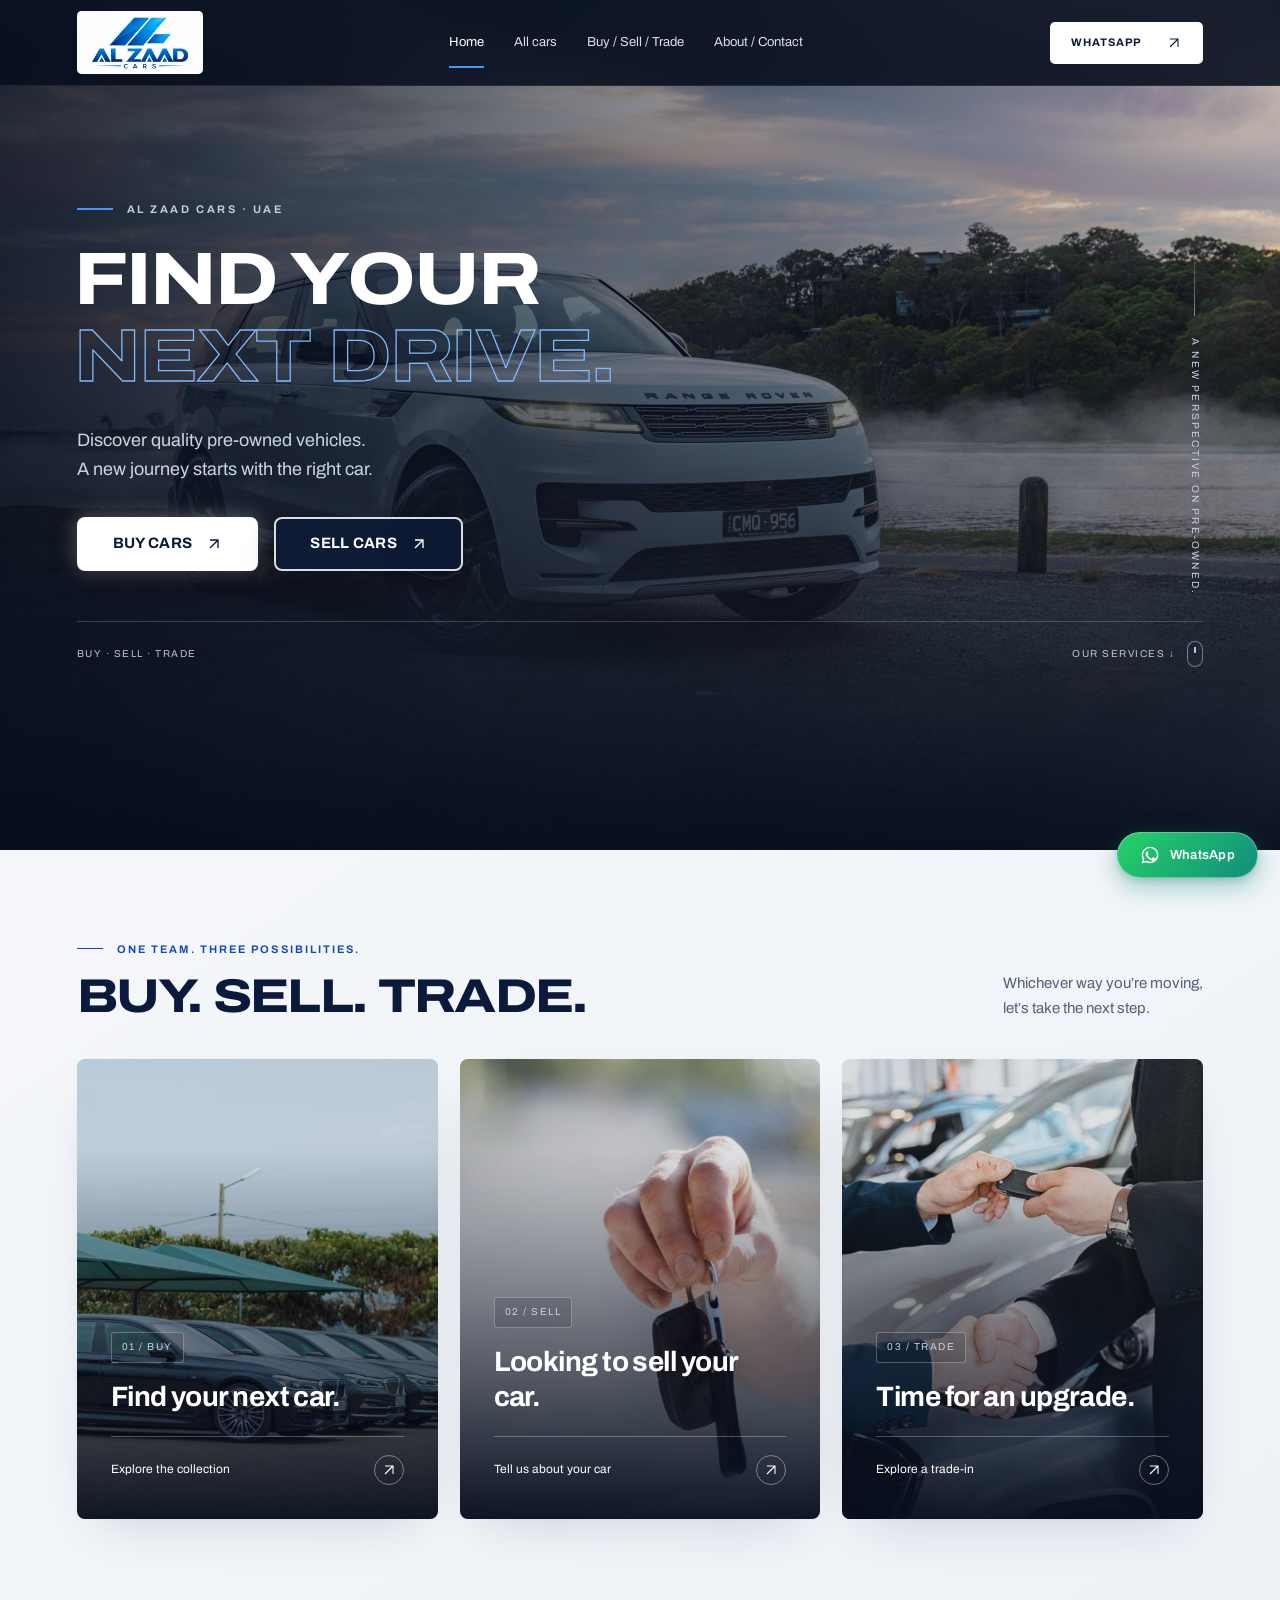
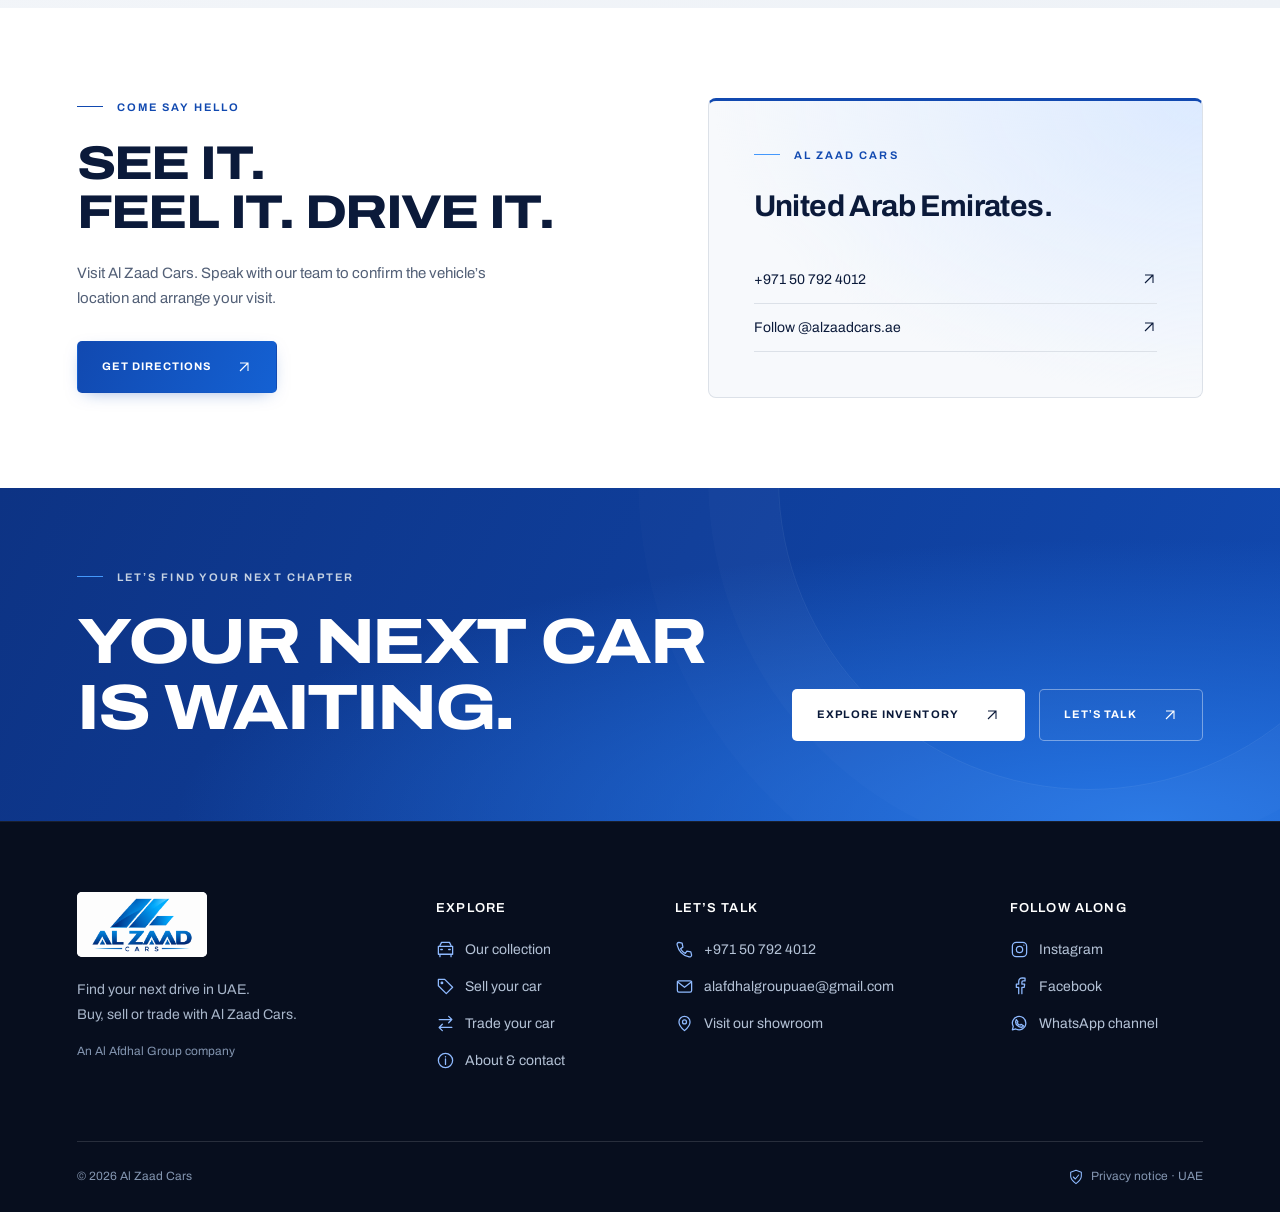
==== commit fbf73cad: "minor ui edits" ====
--- a/index.html
+++ b/index.html
@@ -139,7 +139,7 @@
       </div>
       <div class="visit-panel">
         <span class="eyebrow">AL ZAAD CARS</span>
-        <h3><br />United Arab Emirates.</h3>
+        <h3>United Arab Emirates.</h3>
         <a data-contact="phone" href="tel:+971507924012">+971 50 792 4012
           <svg class="arrow-icon" width="16" height="16" viewBox="0 0 24 24" fill="none" stroke="currentColor"
             stroke-width="1.6" aria-hidden="true" focusable="false">
@@ -261,11 +261,7 @@
     </div>
   </footer>
   <a class="chat-float" data-contact="whatsapp" href="https://wa.me/971507924012"
-    aria-label="Chat with Al Zaad Cars on WhatsApp">Chat with us
-    <span><svg class="arrow-icon" width="16" height="16" viewBox="0 0 24 24" fill="none" stroke="currentColor"
-        stroke-width="1.6" aria-hidden="true" focusable="false">
-        <path d="M6 18L18 6M6 6h12v12" />
-      </svg></span></a><noscript>
+    aria-label="WhatsApp Al Zaad Cars" target="_blank" rel="noopener noreferrer"><svg class="whatsapp-icon" width="20" height="20" viewBox="0 0 24 24" fill="currentColor" aria-hidden="true" focusable="false"><path d="M12.04 2c-5.46 0-9.91 4.45-9.91 9.91 0 1.75.46 3.45 1.32 4.95L2.05 22l5.25-1.38c1.45.79 3.08 1.21 4.74 1.21 5.46 0 9.91-4.45 9.91-9.91 0-2.65-1.03-5.14-2.9-7.01A9.816 9.816 0 0 0 12.04 2m.01 1.67c2.2 0 4.26.86 5.82 2.42a8.225 8.225 0 0 1 2.41 5.83c0 4.54-3.7 8.24-8.24 8.24-1.48 0-2.93-.39-4.19-1.15l-.3-.18-3.12.82.83-3.04-.2-.31a8.188 8.188 0 0 1-1.26-4.38c0-4.54 3.7-8.24 8.24-8.24m-3.53 4.29c-.19 0-.52.07-.79.37-.27.3-1.04 1.02-1.04 2.48s1.07 2.87 1.21 3.07c.15.2 2.06 3.29 5.08 4.49.72.29 1.28.46 1.72.6.72.23 1.38.2 1.9.12.58-.09 1.79-.73 2.04-1.44.26-.71.26-1.32.18-1.44-.08-.13-.29-.2-.61-.36-.32-.16-1.89-.93-2.18-1.04-.3-.1-.51-.16-.73.16-.22.33-.84 1.04-1.03 1.26-.19.21-.38.24-.7.08-.32-.16-1.34-.49-2.55-1.57-.94-.84-1.58-1.88-1.77-2.2-.19-.32-.02-.5.14-.66.15-.14.32-.37.49-.56.16-.18.22-.31.33-.51.11-.21.05-.39-.03-.55-.08-.16-.73-1.75-1-2.4-.26-.64-.53-.55-.73-.56h-.62z"/></svg><span>WhatsApp</span></a><noscript>
     <div class="noscript">
       Enable JavaScript to load the car catalogue. Call
       <a href="tel:+971507924012">+971 50 792 4012</a> for assistance.
--- a/assets/css/ui-upgrade.css
+++ b/assets/css/ui-upgrade.css
@@ -1088,3 +1088,275 @@
     font-size: 14px;
   }
 }
+
+/* ==========================================================================
+   WhatsApp Floating Button Upgrade
+   ========================================================================== */
+.chat-float {
+  display: inline-flex !important;
+  align-items: center !important;
+  gap: 10px !important;
+  background: #25D366 !important;
+  background: linear-gradient(135deg, #25D366 0%, #128C7E 100%) !important;
+  color: #ffffff !important;
+  font-weight: 600 !important;
+  font-size: 13px !important;
+  letter-spacing: 0.02em !important;
+  border-radius: 9999px !important;
+  padding: 12px 22px !important;
+  border: 1.5px solid rgba(255, 255, 255, 0.3) !important;
+  box-shadow: 0 8px 24px rgba(18, 140, 126, 0.4), 0 2px 8px rgba(0, 0, 0, 0.15) !important;
+  transition: transform 0.25s cubic-bezier(0.16, 1, 0.3, 1), box-shadow 0.25s ease, filter 0.25s ease !important;
+  z-index: 99 !important;
+  text-decoration: none !important;
+}
+.chat-float::before {
+  display: none !important;
+}
+.chat-float .whatsapp-icon {
+  width: 20px !important;
+  height: 20px !important;
+  fill: #ffffff !important;
+  flex-shrink: 0 !important;
+  display: inline-block !important;
+  vertical-align: middle !important;
+}
+.chat-float span {
+  display: inline-block;
+  line-height: 1;
+}
+.chat-float:hover {
+  transform: translateY(-2px) scale(1.02) !important;
+  box-shadow: 0 12px 30px rgba(18, 140, 126, 0.55), 0 4px 12px rgba(0, 0, 0, 0.2) !important;
+  filter: brightness(1.05) !important;
+  color: #ffffff !important;
+}
+@media (max-width: 520px) {
+  .chat-float {
+    padding: 10px 18px !important;
+    font-size: 12px !important;
+    bottom: 16px !important;
+    right: 16px !important;
+    gap: 8px !important;
+  }
+  .chat-float .whatsapp-icon {
+    width: 18px !important;
+    height: 18px !important;
+  }
+}
+
+/* ==========================================================================
+   About / Contact Page - Enhanced Contact Cards
+   ========================================================================== */
+.contact-cards-list {
+  display: flex;
+  flex-direction: column;
+  gap: 14px;
+  margin: 28px 0 32px;
+}
+.contact-card-item {
+  display: flex;
+  align-items: center;
+  gap: 16px;
+  padding: 15px 18px;
+  background: #ffffff;
+  border: 1px solid #e2e8f0;
+  border-radius: 12px;
+  text-decoration: none;
+  color: var(--navy);
+  box-shadow: 0 4px 14px rgba(0, 0, 0, 0.03);
+  transition: transform 0.25s cubic-bezier(0.16, 1, 0.3, 1), box-shadow 0.25s ease, border-color 0.25s ease;
+}
+.contact-card-item:hover {
+  transform: translateY(-2px);
+  box-shadow: 0 10px 24px rgba(17, 73, 176, 0.09);
+  border-color: #cbd5e1;
+}
+.contact-icon-badge {
+  width: 48px;
+  height: 48px;
+  border-radius: 12px;
+  display: flex;
+  align-items: center;
+  justify-content: center;
+  flex-shrink: 0;
+  transition: transform 0.25s ease;
+}
+.contact-card-item:hover .contact-icon-badge {
+  transform: scale(1.06);
+}
+.contact-icon-badge.badge-phone {
+  background: #eff6ff;
+  color: #1149b0;
+  border: 1px solid #bfdbfe;
+}
+.contact-icon-badge.badge-whatsapp {
+  background: #f0fdf4;
+  color: #25D366;
+  border: 1px solid #bbf7d0;
+}
+.contact-icon-badge.badge-instagram {
+  background: linear-gradient(135deg, #fdf2f8 0%, #fff1f2 100%);
+  color: #e1306c;
+  border: 1px solid #fecdd3;
+}
+.contact-icon-badge.badge-email {
+  background: #f8fafc;
+  color: #2563eb;
+  border: 1px solid #e2e8f0;
+}
+.contact-icon-badge.badge-maps {
+  background: #fef2f2;
+  color: #ef4444;
+  border: 1px solid #fecaca;
+}
+.contact-card-info {
+  display: flex;
+  flex-direction: column;
+  flex-grow: 1;
+  min-width: 0;
+}
+.contact-card-label {
+  font-size: 10px;
+  font-weight: 700;
+  letter-spacing: 0.1em;
+  color: #64748b;
+  margin-bottom: 2px;
+  text-transform: uppercase;
+}
+.contact-card-value {
+  font-size: 15px;
+  font-weight: 700;
+  color: #0f172a;
+  white-space: nowrap;
+  overflow: hidden;
+  text-overflow: ellipsis;
+}
+.contact-card-hint {
+  font-size: 12px;
+  color: #64748b;
+  margin-top: 2px;
+}
+.contact-card-arrow {
+  color: #94a3b8;
+  display: flex;
+  align-items: center;
+  justify-content: center;
+  width: 32px;
+  height: 32px;
+  border-radius: 50%;
+  background: #f8fafc;
+  transition: color 0.2s, background 0.2s, transform 0.25s;
+  flex-shrink: 0;
+}
+.contact-card-item:hover .contact-card-arrow {
+  color: #1149b0;
+  background: #eff6ff;
+  transform: translate(2px, -2px);
+}
+
+/* ==========================================================================
+   About / Contact Page - Full Width Map Section
+   ========================================================================== */
+.map-section {
+  padding-top: 50px;
+  padding-bottom: 80px;
+  background: #ffffff;
+  border-top: 1px solid #e2e8f0;
+}
+.map-section-header {
+  display: flex;
+  justify-content: space-between;
+  align-items: flex-end;
+  gap: 24px;
+  margin-bottom: 28px;
+}
+.map-subcopy {
+  margin-top: 8px;
+  color: #64748b;
+  max-width: 620px;
+  font-size: 15px;
+  line-height: 1.6;
+}
+.map-header-actions {
+  flex-shrink: 0;
+}
+.full-map-card {
+  width: 100%;
+  border-radius: 16px;
+  overflow: hidden;
+  border: 1px solid #e2e8f0;
+  box-shadow: 0 10px 30px rgba(0, 0, 0, 0.05);
+  background: #ffffff;
+}
+.full-map-card iframe {
+  display: block;
+  width: 100%;
+  border: none;
+  min-height: 480px;
+}
+.map-card-bar {
+  display: flex;
+  justify-content: space-between;
+  align-items: center;
+  padding: 16px 24px;
+  background: #f8fafc;
+  border-top: 1px solid #e2e8f0;
+  gap: 16px;
+  flex-wrap: wrap;
+}
+.map-card-info {
+  display: flex;
+  align-items: center;
+  gap: 10px;
+  color: #334155;
+  font-size: 14px;
+}
+.map-card-info svg {
+  color: #ef4444;
+  flex-shrink: 0;
+}
+
+@media (max-width: 768px) {
+  .map-section {
+    padding-top: 36px;
+    padding-bottom: 50px;
+  }
+  .map-section-header {
+    flex-direction: column;
+    align-items: flex-start;
+    gap: 16px;
+  }
+  .full-map-card iframe {
+    min-height: 350px;
+    height: 350px;
+  }
+  .map-card-bar {
+    padding: 14px 18px;
+    flex-direction: column;
+    align-items: flex-start;
+  }
+  .contact-card-item {
+    gap: 12px;
+    padding: 13px 15px;
+  }
+  .contact-icon-badge {
+    width: 42px;
+    height: 42px;
+  }
+  .contact-card-value {
+    font-size: 14px;
+  }
+}
+@media (max-width: 480px) {
+  .contact-card-hint {
+    display: none;
+  }
+  .contact-card-value {
+    font-size: 13px;
+  }
+  .full-map-card iframe {
+    min-height: 300px;
+    height: 300px;
+  }
+}
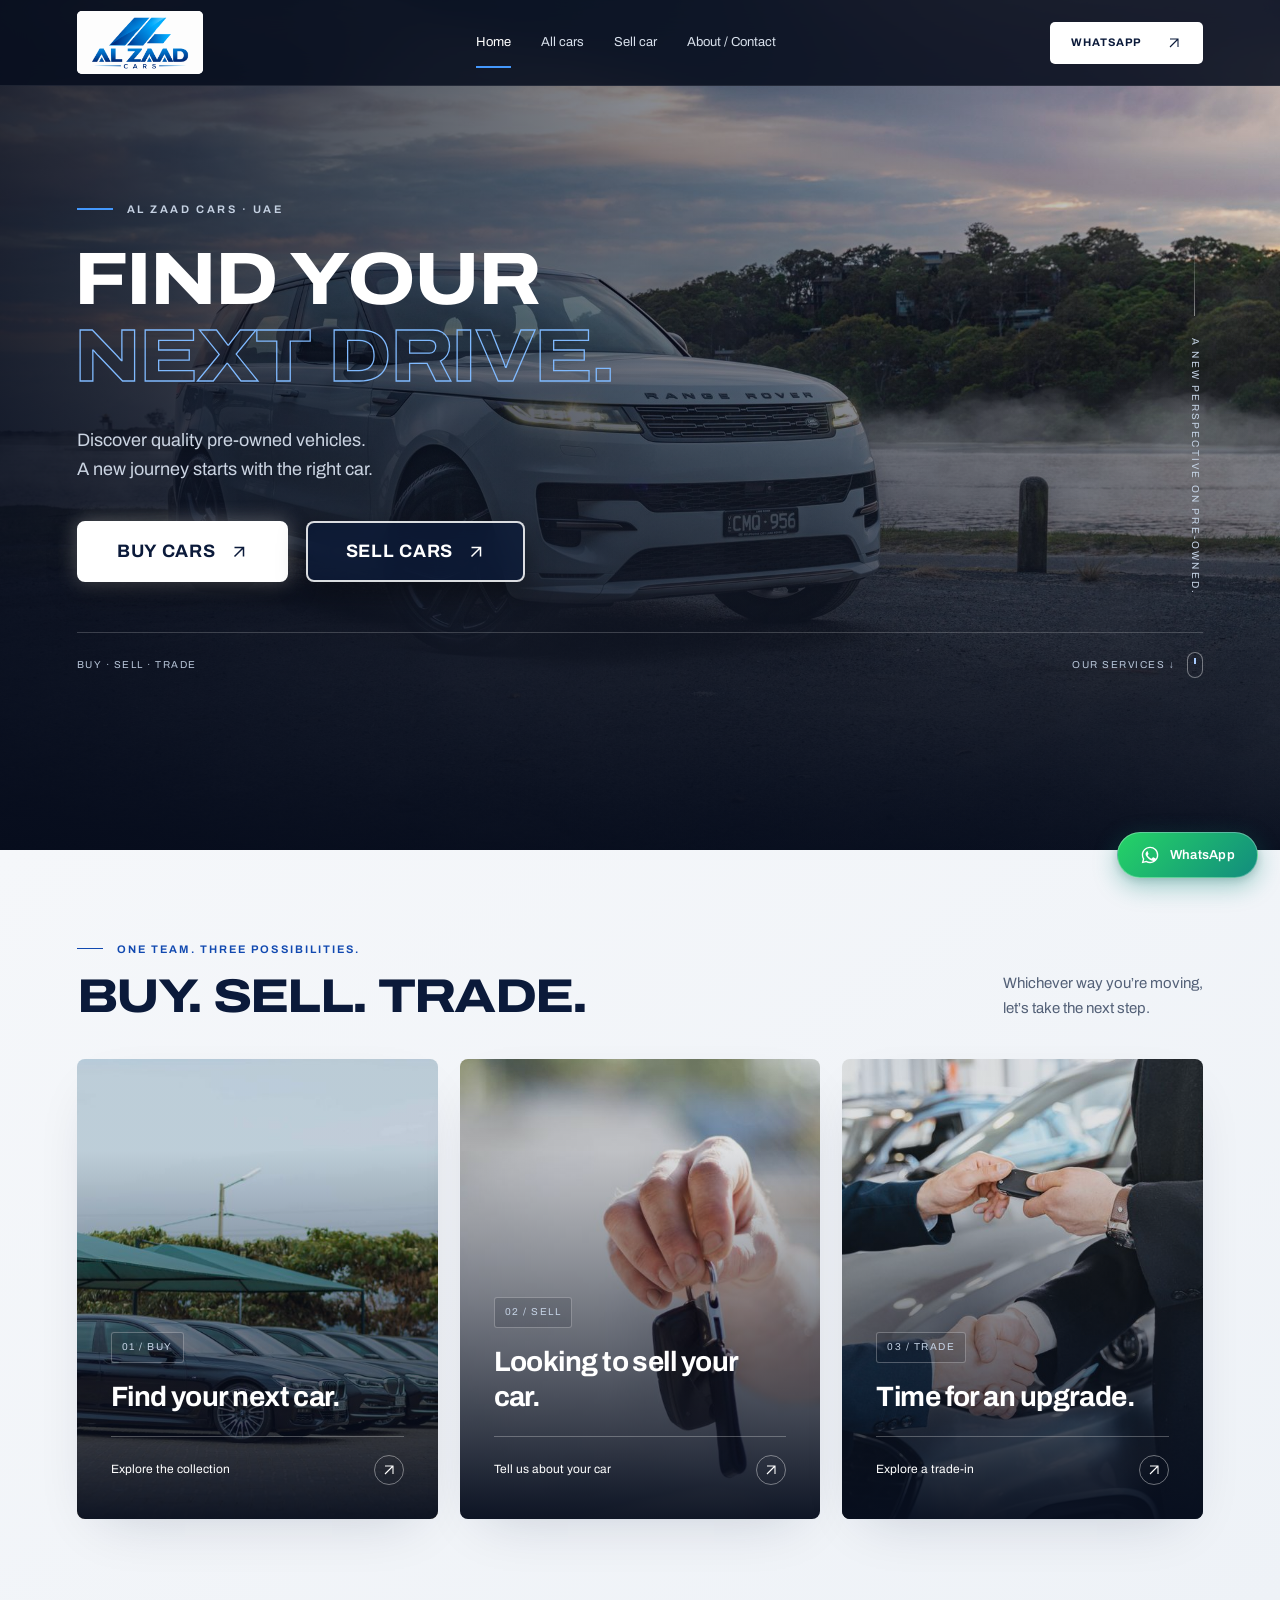
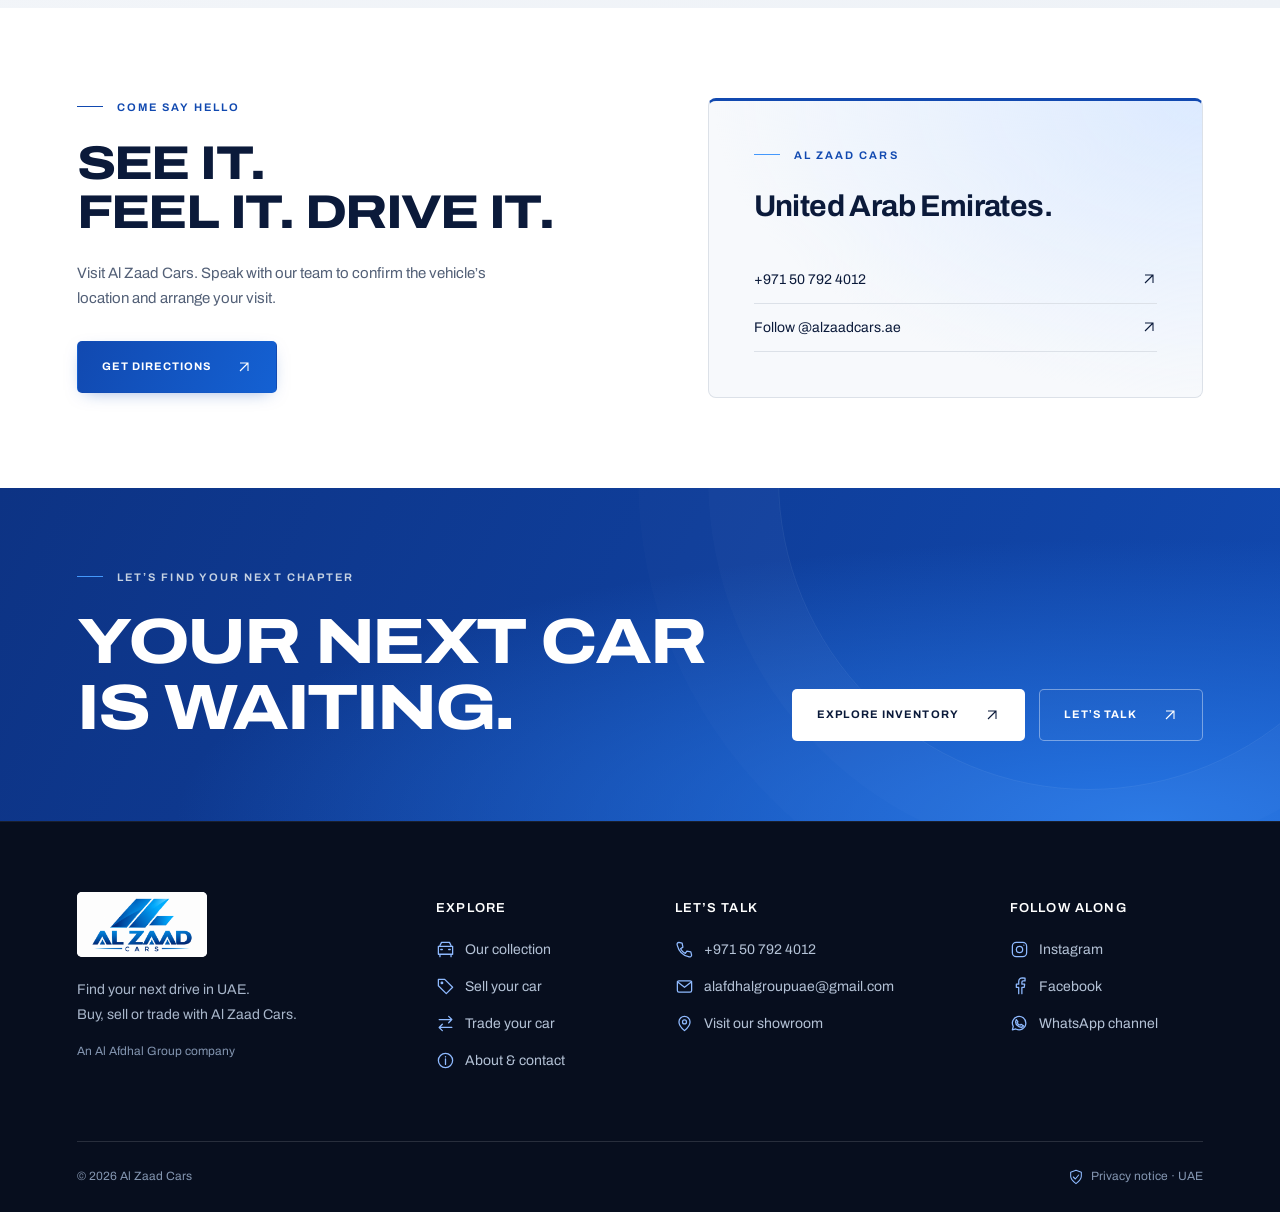
==== commit 6ccec036: "minor ui edits" ====
--- a/index.html
+++ b/index.html
@@ -28,7 +28,7 @@
       </button>
       <nav id="main-nav" aria-label="Main navigation">
         <a href="index.html" data-page="home">Home</a><a href="cars.html" data-page="cars">All cars</a><a
-          href="buy-sell-trade.html" data-page="services">Buy / Sell / Trade</a><a href="about-contact.html"
+          href="buy-sell-trade.html" data-page="services">Sell car</a><a href="about-contact.html"
           data-page="contact">About / Contact</a>
       </nav>
       <a class="button nav-cta light" data-contact="whatsapp" href="https://wa.me/971507924012">WhatsApp
@@ -54,11 +54,11 @@
         </p>
         <div class="actions hero-actions">
           <a class="button hero-btn hero-btn-buy" href="cars.html">Buy cars
-            <span><svg class="arrow-icon" width="16" height="16" viewBox="0 0 24 24" fill="none" stroke="currentColor"
+            <span><svg class="arrow-icon" width="18" height="18" viewBox="0 0 24 24" fill="none" stroke="currentColor"
                 stroke-width="2" aria-hidden="true" focusable="false">
                 <path d="M6 18L18 6M6 6h12v12" />
               </svg></span></a><a class="button hero-btn hero-btn-sell" href="buy-sell-trade.html#sell">Sell cars
-            <span><svg class="arrow-icon" width="16" height="16" viewBox="0 0 24 24" fill="none" stroke="currentColor"
+            <span><svg class="arrow-icon" width="18" height="18" viewBox="0 0 24 24" fill="none" stroke="currentColor"
                 stroke-width="2" aria-hidden="true" focusable="false">
                 <path d="M6 18L18 6M6 6h12v12" />
               </svg></span></a>
--- a/assets/css/ui-upgrade.css
+++ b/assets/css/ui-upgrade.css
@@ -1018,9 +1018,9 @@
 
 /* Hero Action Buttons - High visibility and emphasis */
 .hero-actions {
-  margin-top: 32px;
-  display: flex;
-  gap: 16px;
+  margin-top: 36px;
+  display: flex;
+  gap: 18px;
   flex-wrap: wrap;
   align-items: center;
 }
@@ -1029,11 +1029,11 @@
   align-items: center;
   justify-content: center;
   gap: 14px;
-  min-height: 54px;
-  padding: 14px 34px;
-  font-size: 15px;
-  font-weight: 700;
-  letter-spacing: 0.02em;
+  min-height: 58px;
+  padding: 16px 38px;
+  font-size: 18px !important;
+  font-weight: 700 !important;
+  letter-spacing: 0.04em !important;
   border-radius: 8px;
   text-decoration: none;
   cursor: pointer;
@@ -1068,6 +1068,8 @@
   box-shadow: 0 14px 35px rgba(0, 0, 0, 0.45), 0 0 25px rgba(255, 255, 255, 0.3);
 }
 .hero-btn .arrow-icon {
+  width: 18px;
+  height: 18px;
   transition: transform 0.25s ease;
 }
 .hero-btn:hover .arrow-icon {
@@ -1083,9 +1085,9 @@
   .hero-btn {
     width: 100%;
     justify-content: center;
-    min-height: 50px;
-    padding: 13px 20px;
-    font-size: 14px;
+    min-height: 52px;
+    padding: 14px 24px;
+    font-size: 16px !important;
   }
 }
 
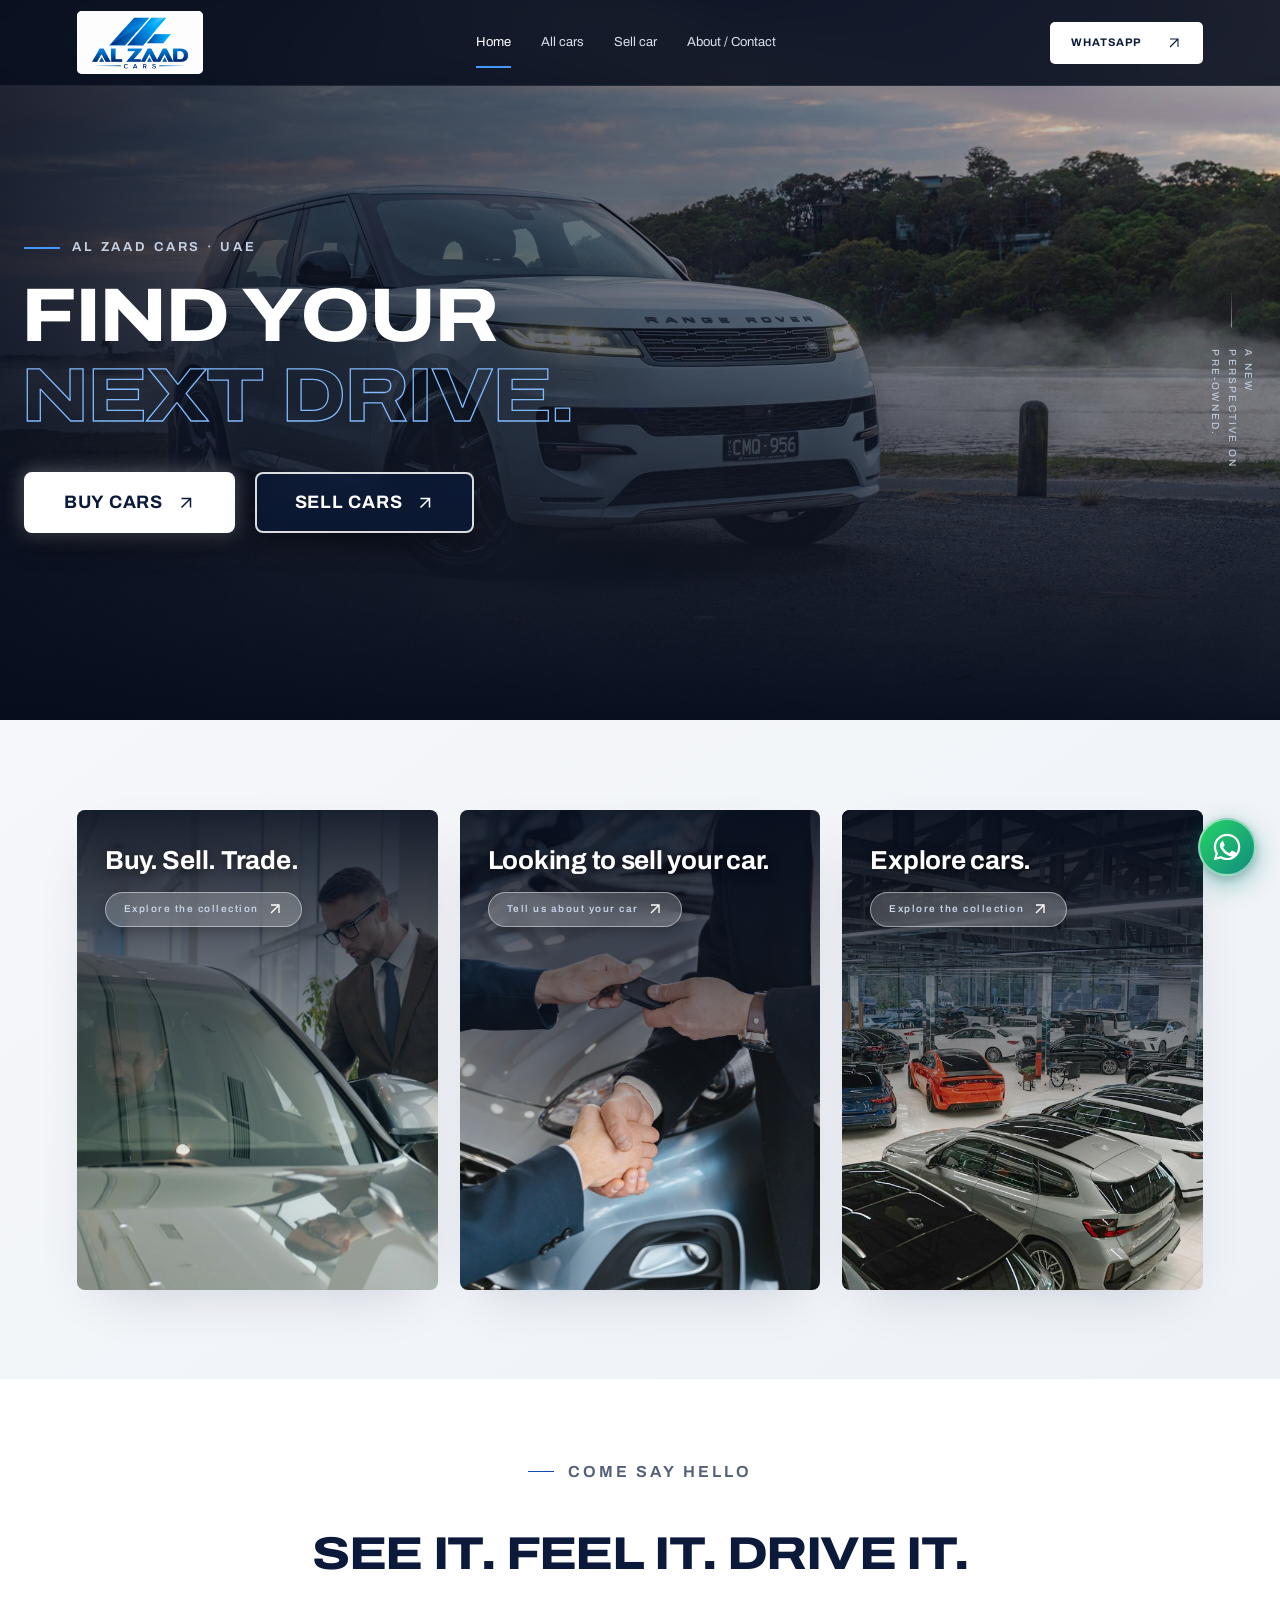
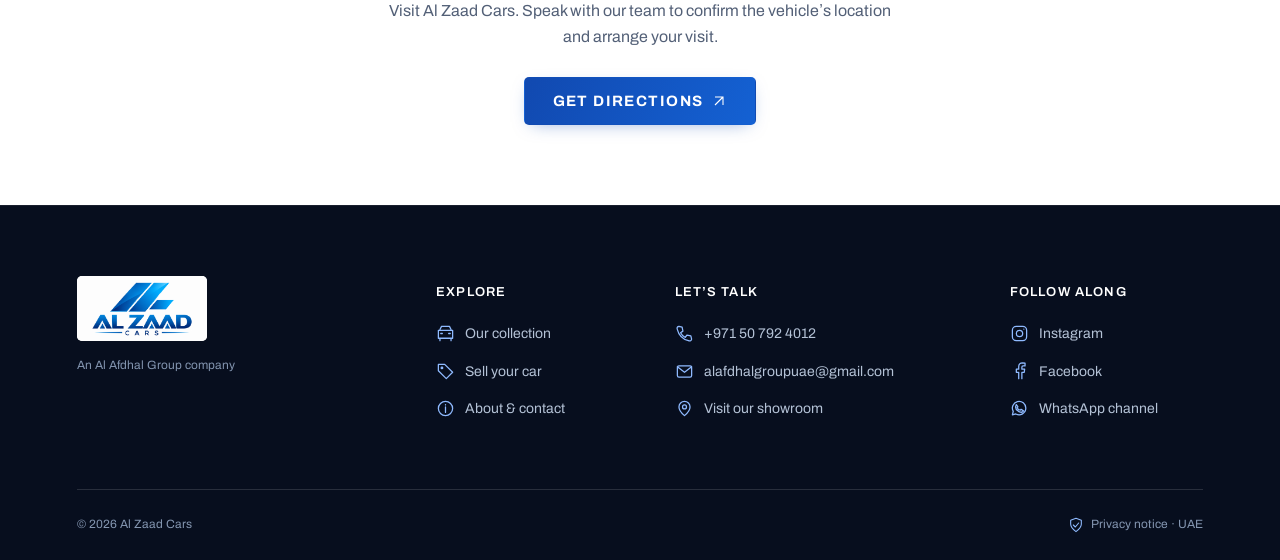
==== commit 2b20b32f: "minor ui edits" ====
--- a/index.html
+++ b/index.html
@@ -48,10 +48,6 @@
         <span class="hero-caption" aria-hidden="true">A new perspective on pre-owned.</span>
         <p class="eyebrow">AL ZAAD CARS · UAE</p>
         <h1>Find your<br /><span>next drive.</span></h1>
-        <p class="hero-copy">
-          Discover quality pre-owned vehicles.<br />A new journey starts with
-          the right car.
-        </p>
         <div class="actions hero-actions">
           <a class="button hero-btn hero-btn-buy" href="cars.html">Buy cars
             <span><svg class="arrow-icon" width="18" height="18" viewBox="0 0 24 24" fill="none" stroke="currentColor"
@@ -63,69 +59,60 @@
                 <path d="M6 18L18 6M6 6h12v12" />
               </svg></span></a>
         </div>
-        <div class="hero-bottom">
-          <span>BUY · SELL · TRADE</span>
-          <a href="#services">Our services ↓</a>
-        </div>
       </div>
     </section>
     <section class="section services-section" id="services">
       <div class="wrap">
-        <div class="section-heading">
-          <div>
-            <p class="eyebrow blue">ONE TEAM. THREE POSSIBILITIES.</p>
-            <h2>Buy. Sell. Trade.</h2>
-          </div>
-          <p>Whichever way you’re moving,<br />let’s take the next step.</p>
-        </div>
         <div class="service-grid">
-          <a class="service-card" href="cars.html"><img loading="lazy" src="assets/images/buy.jpg"
-              alt="Luxury sedans — representative photography" />
-            <div>
-              <span>01 / BUY</span>
-              <h3>Find your next car.</h3>
-              <p>
+          <a class="service-card" href="cars.html">
+            <img loading="lazy" src="assets/images/service-buy.jpg"
+              alt="Al Zaad Cars — Buy, Sell, Trade" />
+            <div class="service-card-top">
+              <h3>Buy. Sell. Trade.</h3>
+              <span class="service-card-cta">
                 Explore the collection
-                <b><svg class="arrow-icon" width="16" height="16" viewBox="0 0 24 24" fill="none" stroke="currentColor"
-                    stroke-width="1.6" aria-hidden="true" focusable="false">
-                    <path d="M6 18L18 6M6 6h12v12" />
-                  </svg></b>
-              </p>
+                <svg class="arrow-icon" width="16" height="16" viewBox="0 0 24 24" fill="none" stroke="currentColor"
+                  stroke-width="2" aria-hidden="true" focusable="false">
+                  <path d="M6 18L18 6M6 6h12v12" />
+                </svg>
+              </span>
             </div>
-          </a><a class="service-card" href="buy-sell-trade.html#sell"><img loading="lazy" src="assets/images/sell.jpg"
-              alt="Car keys being handed over — representative photography" />
-            <div>
-              <span>02 / SELL</span>
+          </a>
+          <a class="service-card" href="buy-sell-trade.html#sell">
+            <img loading="lazy" src="assets/images/service-sell.jpg"
+              alt="Sell your car with Al Zaad Cars" />
+            <div class="service-card-top">
               <h3>Looking to sell your car.</h3>
-              <p>
+              <span class="service-card-cta">
                 Tell us about your car
-                <b><svg class="arrow-icon" width="16" height="16" viewBox="0 0 24 24" fill="none" stroke="currentColor"
-                    stroke-width="1.6" aria-hidden="true" focusable="false">
-                    <path d="M6 18L18 6M6 6h12v12" />
-                  </svg></b>
-              </p>
+                <svg class="arrow-icon" width="16" height="16" viewBox="0 0 24 24" fill="none" stroke="currentColor"
+                  stroke-width="2" aria-hidden="true" focusable="false">
+                  <path d="M6 18L18 6M6 6h12v12" />
+                </svg>
+              </span>
             </div>
-          </a><a class="service-card" href="buy-sell-trade.html#trade"><img loading="lazy" src="assets/images/trade.jpg"
-              alt="Vehicle handover — representative photography" />
-            <div>
-              <span>03 / TRADE</span>
-              <h3>Time for an upgrade.</h3>
-              <p>
-                Explore a trade-in
-                <b><svg class="arrow-icon" width="16" height="16" viewBox="0 0 24 24" fill="none" stroke="currentColor"
-                    stroke-width="1.6" aria-hidden="true" focusable="false">
-                    <path d="M6 18L18 6M6 6h12v12" />
-                  </svg></b>
-              </p>
+          </a>
+          <a class="service-card" href="cars.html">
+            <img loading="lazy" src="assets/images/service-explore.jpg"
+              alt="Explore cars in Al Zaad collection" />
+            <div class="service-card-top">
+              <h3>Explore cars.</h3>
+              <span class="service-card-cta">
+                Explore the collection
+                <svg class="arrow-icon" width="16" height="16" viewBox="0 0 24 24" fill="none" stroke="currentColor"
+                  stroke-width="2" aria-hidden="true" focusable="false">
+                  <path d="M6 18L18 6M6 6h12v12" />
+                </svg>
+              </span>
             </div>
           </a>
         </div>
       </div>
     </section>
     <section class="section wrap visit">
-      <div>
+      <div class="visit-content">
         <p class="eyebrow blue">COME SAY HELLO</p>
-        <h2>See it.<br />Feel it. Drive it.</h2>
+        <h2>See it. Feel it. Drive it.</h2>
         <p>
           Visit Al Zaad Cars. Speak with our team to confirm the
           vehicle’s location and arrange your visit.
@@ -137,37 +124,6 @@
             <path d="M6 18L18 6M6 6h12v12" />
           </svg></a>
       </div>
-      <div class="visit-panel">
-        <span class="eyebrow">AL ZAAD CARS</span>
-        <h3>United Arab Emirates.</h3>
-        <a data-contact="phone" href="tel:+971507924012">+971 50 792 4012
-          <svg class="arrow-icon" width="16" height="16" viewBox="0 0 24 24" fill="none" stroke="currentColor"
-            stroke-width="1.6" aria-hidden="true" focusable="false">
-            <path d="M6 18L18 6M6 6h12v12" />
-          </svg></a><a data-contact="instagram" href="https://www.instagram.com/alzaadcars.ae" target="_blank"
-          rel="noopener">Follow @alzaadcars.ae
-          <svg class="arrow-icon" width="16" height="16" viewBox="0 0 24 24" fill="none" stroke="currentColor"
-            stroke-width="1.6" aria-hidden="true" focusable="false">
-            <path d="M6 18L18 6M6 6h12v12" />
-          </svg></a>
-      </div>
-    </section>
-    <section class="final-cta">
-      <div class="wrap">
-        <p class="eyebrow">LET’S FIND YOUR NEXT CHAPTER</p>
-        <h2>Your next car<br />is waiting.</h2>
-        <div class="actions">
-          <a class="button light" href="cars.html">Explore inventory
-            <svg class="arrow-icon" width="16" height="16" viewBox="0 0 24 24" fill="none" stroke="currentColor"
-              stroke-width="1.6" aria-hidden="true" focusable="false">
-              <path d="M6 18L18 6M6 6h12v12" />
-            </svg></a><a class="button outline" data-contact="whatsapp" href="https://wa.me/971507924012">Let’s talk
-            <svg class="arrow-icon" width="16" height="16" viewBox="0 0 24 24" fill="none" stroke="currentColor"
-              stroke-width="1.6" aria-hidden="true" focusable="false">
-              <path d="M6 18L18 6M6 6h12v12" />
-            </svg></a>
-        </div>
-      </div>
     </section>
   </main>
   <footer class="footer">
@@ -175,10 +131,6 @@
       <div>
         <a class="brand" href="index.html"><img src="assets/images/logo.png" width="156" height="78"
             alt="Al Zaad Cars" /></a>
-        <p>
-          Find your next drive in UAE.<br />Buy, sell or trade with Al Zaad
-          Cars.
-        </p>
         <small>An Al Afdhal Group company</small>
       </div>
       <div>
@@ -193,12 +145,7 @@
             focusable="false">
             <path d="M3 3h8l10 10-8 8L3 11z" />
             <circle cx="7.5" cy="7.5" r="1" />
-          </svg><span class="footer-link-text">Sell your car</span></a><a href="buy-sell-trade.html#trade"
-          class="footer-link"><svg class="footer-icon" width="19" height="19" viewBox="0 0 24 24" fill="none"
-            stroke="currentColor" stroke-width="1.6" stroke-linecap="round" stroke-linejoin="round" aria-hidden="true"
-            focusable="false">
-            <path d="M4 7h16m-4-4 4 4-4 4M20 17H4m4-4-4 4 4 4" />
-          </svg><span class="footer-link-text">Trade your car</span></a><a href="about-contact.html"
+          </svg><span class="footer-link-text">Sell your car</span></a><a href="about-contact.html"
           class="footer-link"><svg class="footer-icon" width="19" height="19" viewBox="0 0 24 24" fill="none"
             stroke="currentColor" stroke-width="1.6" stroke-linecap="round" stroke-linejoin="round" aria-hidden="true"
             focusable="false">
@@ -261,7 +208,7 @@
     </div>
   </footer>
   <a class="chat-float" data-contact="whatsapp" href="https://wa.me/971507924012"
-    aria-label="WhatsApp Al Zaad Cars" target="_blank" rel="noopener noreferrer"><svg class="whatsapp-icon" width="20" height="20" viewBox="0 0 24 24" fill="currentColor" aria-hidden="true" focusable="false"><path d="M12.04 2c-5.46 0-9.91 4.45-9.91 9.91 0 1.75.46 3.45 1.32 4.95L2.05 22l5.25-1.38c1.45.79 3.08 1.21 4.74 1.21 5.46 0 9.91-4.45 9.91-9.91 0-2.65-1.03-5.14-2.9-7.01A9.816 9.816 0 0 0 12.04 2m.01 1.67c2.2 0 4.26.86 5.82 2.42a8.225 8.225 0 0 1 2.41 5.83c0 4.54-3.7 8.24-8.24 8.24-1.48 0-2.93-.39-4.19-1.15l-.3-.18-3.12.82.83-3.04-.2-.31a8.188 8.188 0 0 1-1.26-4.38c0-4.54 3.7-8.24 8.24-8.24m-3.53 4.29c-.19 0-.52.07-.79.37-.27.3-1.04 1.02-1.04 2.48s1.07 2.87 1.21 3.07c.15.2 2.06 3.29 5.08 4.49.72.29 1.28.46 1.72.6.72.23 1.38.2 1.9.12.58-.09 1.79-.73 2.04-1.44.26-.71.26-1.32.18-1.44-.08-.13-.29-.2-.61-.36-.32-.16-1.89-.93-2.18-1.04-.3-.1-.51-.16-.73.16-.22.33-.84 1.04-1.03 1.26-.19.21-.38.24-.7.08-.32-.16-1.34-.49-2.55-1.57-.94-.84-1.58-1.88-1.77-2.2-.19-.32-.02-.5.14-.66.15-.14.32-.37.49-.56.16-.18.22-.31.33-.51.11-.21.05-.39-.03-.55-.08-.16-.73-1.75-1-2.4-.26-.64-.53-.55-.73-.56h-.62z"/></svg><span>WhatsApp</span></a><noscript>
+    aria-label="WhatsApp Al Zaad Cars" target="_blank" rel="noopener noreferrer"><svg class="whatsapp-icon" width="28" height="28" viewBox="0 0 24 24" fill="currentColor" aria-hidden="true" focusable="false"><path d="M12.04 2c-5.46 0-9.91 4.45-9.91 9.91 0 1.75.46 3.45 1.32 4.95L2.05 22l5.25-1.38c1.45.79 3.08 1.21 4.74 1.21 5.46 0 9.91-4.45 9.91-9.91 0-2.65-1.03-5.14-2.9-7.01A9.816 9.816 0 0 0 12.04 2m.01 1.67c2.2 0 4.26.86 5.82 2.42a8.225 8.225 0 0 1 2.41 5.83c0 4.54-3.7 8.24-8.24 8.24-1.48 0-2.93-.39-4.19-1.15l-.3-.18-3.12.82.83-3.04-.2-.31a8.188 8.188 0 0 1-1.26-4.38c0-4.54 3.7-8.24 8.24-8.24m-3.53 4.29c-.19 0-.52.07-.79.37-.27.3-1.04 1.02-1.04 2.48s1.07 2.87 1.21 3.07c.15.2 2.06 3.29 5.08 4.49.72.29 1.28.46 1.72.6.72.23 1.38.2 1.9.12.58-.09 1.79-.73 2.04-1.44.26-.71.26-1.32.18-1.44-.08-.13-.29-.2-.61-.36-.32-.16-1.89-.93-2.18-1.04-.3-.1-.51-.16-.73.16-.22.33-.84 1.04-1.03 1.26-.19.21-.38.24-.7.08-.32-.16-1.34-.49-2.55-1.57-.94-.84-1.58-1.88-1.77-2.2-.19-.32-.02-.5.14-.66.15-.14.32-.37.49-.56.16-.18.22-.31.33-.51.11-.21.05-.39-.03-.55-.08-.16-.73-1.75-1-2.4-.26-.64-.53-.55-.73-.56h-.62z"/></svg></a><noscript>
     <div class="noscript">
       Enable JavaScript to load the car catalogue. Call
       <a href="tel:+971507924012">+971 50 792 4012</a> for assistance.
--- a/assets/css/ui-upgrade.css
+++ b/assets/css/ui-upgrade.css
@@ -122,7 +122,8 @@
 .hero-caption {
   position: absolute;
   right: 0;
-  top: 240px;
+  top: 50%;
+  transform: translateY(-50%);
   writing-mode: vertical-rl;
   font-size: 10px;
   letter-spacing: 0.22em;
@@ -285,40 +286,80 @@
   background: linear-gradient(145deg, #f5f7fa, #eef2f7);
 }
 .service-card {
-  min-height: 460px;
+  min-height: 480px;
   border-radius: 8px;
   box-shadow: var(--soft-shadow);
+  display: flex !important;
+  flex-direction: column !important;
+  align-items: flex-start !important;
+  justify-content: flex-start !important;
 }
 .service-card::after {
-  background: linear-gradient(0deg, #070e1ef5 0%, #070e1e20 80%);
+  background: linear-gradient(180deg, rgba(7, 14, 30, 0.92) 0%, rgba(7, 14, 30, 0.55) 38%, rgba(7, 14, 30, 0.08) 72%, transparent 100%) !important;
 }
 .service-card img {
+  object-fit: cover;
   transition: transform 1s var(--ease-out);
 }
-.service-card > div {
-  padding: 34px;
-  transition: transform 0.5s var(--ease-out);
-}
-.service-card > div > span {
-  display: inline-block;
-  padding: 6px 10px;
-  border: 1px solid #ffffff45;
-  border-radius: 3px;
-  background: #070e1e25;
-}
-.service-card b {
-  display: grid;
-  place-items: center;
-  width: 30px;
-  height: 30px;
-  border: 1px solid #ffffff65;
-  border-radius: 50%;
-  transition:
-    background 0.3s,
-    color 0.3s;
-}
-.service-card p {
+.service-grid a:first-child img {
+  object-position: center 30%;
+}
+.service-grid a:nth-child(2) img {
+  object-position: center 40%;
+}
+.service-grid a:last-child img {
+  object-position: center 55%;
+}
+.service-card .service-card-top {
+  display: flex;
+  flex-direction: column;
+  align-items: flex-start;
+  gap: 16px;
+  padding: 34px 28px !important;
+  width: 100%;
+  z-index: 2;
+  box-sizing: border-box;
+}
+.service-card .service-card-top h3 {
+  font-size: 26px;
+  font-weight: 700;
+  line-height: 1.25;
+  color: #ffffff;
+  margin: 0;
+  letter-spacing: -0.01em;
+  text-shadow: 0 2px 14px rgba(0, 0, 0, 0.6);
+}
+.service-card-cta {
+  display: inline-flex;
   align-items: center;
+  gap: 8px;
+  background: rgba(255, 255, 255, 0.20);
+  border: 1px solid rgba(255, 255, 255, 0.45);
+  backdrop-filter: blur(10px);
+  -webkit-backdrop-filter: blur(10px);
+  color: #ffffff;
+  padding: 8px 18px;
+  border-radius: 999px;
+  font-size: 13px;
+  font-weight: 600;
+  letter-spacing: 0.02em;
+  transition: all 0.25s ease;
+  box-shadow: 0 4px 14px rgba(0, 0, 0, 0.25);
+}
+.service-card-cta .arrow-icon {
+  stroke: #ffffff;
+  transition: transform 0.25s ease;
+}
+.service-card:hover .service-card-cta {
+  background: #ffffff;
+  color: var(--navy);
+  border-color: #ffffff;
+  transform: translateY(-2px);
+  box-shadow: 0 8px 22px rgba(0, 0, 0, 0.38);
+}
+.service-card:hover .service-card-cta .arrow-icon {
+  stroke: var(--navy);
+  transform: translate(2px, -2px);
 }
 .visit-panel {
   position: relative;
@@ -852,193 +893,352 @@
   .footer-bottom { padding-right: 50px; }
 }
 
-/* All cars top filter bar enhancements */
+/* ==========================================================================
+   All Cars Top Filter Bar - PC & Mobile Perfection
+   ========================================================================== */
 .cars-top-filter {
-  grid-template-columns: repeat(5, minmax(0, 1fr));
-  box-shadow: 0 16px 50px rgba(11, 26, 58, 0.08);
-}
-.cars-top-filter label:nth-of-type(5) {
-  border-right: 0;
-}
+  display: grid !important;
+  grid-template-columns: repeat(5, minmax(0, 1fr)) !important;
+  background: #ffffff !important;
+  border-radius: 12px !important;
+  padding: 22px 28px 24px !important;
+  box-shadow: 0 16px 48px rgba(11, 26, 58, 0.08) !important;
+  border: 1px solid #e2e8f0 !important;
+  row-gap: 20px !important;
+  column-gap: 0 !important;
+}
+
+.cars-top-filter > label {
+  border: none !important;
+  border-right: 1px solid #e8edf5 !important;
+  padding: 2px 20px !important;
+  display: flex !important;
+  flex-direction: column !important;
+  font-size: 11px !important;
+  font-weight: 700 !important;
+  text-transform: uppercase !important;
+  letter-spacing: 0.08em !important;
+  color: var(--navy) !important;
+  margin: 0 !important;
+  box-sizing: border-box !important;
+}
+
+.cars-top-filter > label:first-of-type {
+  padding-left: 4px !important;
+}
+
+.cars-top-filter > label:nth-of-type(5) {
+  border-right: none !important;
+  padding-right: 4px !important;
+}
+
+.cars-top-filter select {
+  margin-top: 8px !important;
+  font-size: 15px !important;
+  font-weight: 600 !important;
+  color: var(--ink) !important;
+  background-color: transparent !important;
+  border: none !important;
+  outline: none !important;
+  cursor: pointer !important;
+  width: 100% !important;
+  padding: 0 22px 0 0 !important;
+  height: 28px !important;
+  -webkit-appearance: none !important;
+  appearance: none !important;
+  background-image: url("data:image/svg+xml;charset=UTF-8,%3csvg xmlns='http://www.w3.org/2000/svg' viewBox='0 0 24 24' fill='none' stroke='%2364748b' stroke-width='2.2' stroke-linecap='round' stroke-linejoin='round'%3e%3cpolyline points='6 9 12 15 18 9'%3e%3c/polyline%3e%3c/svg%3e") !important;
+  background-repeat: no-repeat !important;
+  background-position: right 2px center !important;
+  background-size: 14px !important;
+}
+
+.cars-top-filter select:focus {
+  color: var(--blue) !important;
+}
+
+/* Full-width bottom row on PC */
 .filter-controls-row {
-  grid-column: 1 / -1;
-  display: flex;
-  align-items: center;
-  justify-content: space-between;
-  gap: 16px;
-  margin-top: 14px;
-  padding-top: 18px;
-  border-top: 1px solid var(--line);
-  flex-wrap: wrap;
-}
+  grid-column: 1 / -1 !important;
+  display: flex !important;
+  align-items: center !important;
+  justify-content: space-between !important;
+  gap: 20px !important;
+  padding-top: 20px !important;
+  border-top: 1px solid #edf2f6 !important;
+  width: 100% !important;
+  box-sizing: border-box !important;
+  margin-top: 0 !important;
+}
+
 .filter-search-field {
-  position: relative;
-  display: flex;
-  align-items: center;
-  flex: 1 1 260px;
-  min-width: 200px;
-}
+  position: relative !important;
+  display: flex !important;
+  align-items: center !important;
+  flex: 1 1 auto !important;
+  max-width: 540px !important;
+}
+
 .filter-search-field .search-field-icon {
-  position: absolute;
-  left: 12px;
-  color: var(--muted);
-  pointer-events: none;
-}
+  position: absolute !important;
+  left: 14px !important;
+  top: 50% !important;
+  transform: translateY(-50%) !important;
+  color: #94a3b8 !important;
+  pointer-events: none !important;
+  width: 18px !important;
+  height: 18px !important;
+  margin: 0 !important;
+}
+
 .filter-search-field input[type="search"] {
-  width: 100%;
-  margin: 0;
-  padding: 10px 14px 10px 36px;
-  min-height: 42px;
-  height: 42px;
-  border: 1px solid #ccd3de;
-  border-radius: 6px;
-  font-size: 13px;
-  background: #fdfdfd;
-}
+  width: 100% !important;
+  height: 44px !important;
+  min-height: 44px !important;
+  margin: 0 !important;
+  padding: 10px 16px 10px 42px !important;
+  border: 1.5px solid #d1d9e6 !important;
+  border-radius: 8px !important;
+  font-size: 14px !important;
+  color: var(--ink) !important;
+  background: #f8fafc !important;
+  transition: all 0.2s ease !important;
+  box-sizing: border-box !important;
+}
+
 .filter-search-field input[type="search"]:focus {
-  background: #fff;
-  border-color: var(--blue);
-  outline: none;
-}
-.more-filters-btn {
-  display: inline-flex;
-  align-items: center;
-  gap: 6px;
-  background: #f4f6fa;
-  border: 1px solid #d5deea;
-  border-radius: 6px;
-  padding: 10px 16px;
-  font-size: 12px;
-  font-weight: 600;
-  color: #1b3563;
-  cursor: pointer;
-  transition: all 0.2s ease;
-  white-space: nowrap;
-  min-height: 42px;
-}
-.more-filters-btn:hover {
-  background: #e9eff7;
-  color: var(--blue);
-}
-.more-filters-btn .chevron-icon {
-  transition: transform 0.25s ease;
-}
-.more-filters-btn[aria-expanded="true"] .chevron-icon {
-  transform: rotate(180deg);
-}
+  background: #ffffff !important;
+  border-color: var(--blue) !important;
+  outline: none !important;
+  box-shadow: 0 0 0 3px rgba(37, 99, 235, 0.12) !important;
+}
+
 .filter-action-buttons {
-  display: inline-flex;
-  align-items: center;
-  gap: 14px;
-  margin-left: auto;
-}
+  display: flex !important;
+  align-items: center !important;
+  gap: 16px !important;
+  margin-left: auto !important;
+}
+
 .reset-filter-btn {
-  background: none;
-  border: none;
-  color: var(--muted);
-  font-size: 12px;
-  text-decoration: underline;
-  cursor: pointer;
-  padding: 8px 10px;
-  transition: color 0.2s;
-}
+  background: none !important;
+  border: none !important;
+  color: #64748b !important;
+  font-size: 13px !important;
+  font-weight: 600 !important;
+  text-decoration: underline !important;
+  cursor: pointer !important;
+  padding: 8px 12px !important;
+  border-radius: 6px !important;
+  transition: color 0.2s ease, background 0.2s ease !important;
+}
+
 .reset-filter-btn:hover {
-  color: var(--blue);
-}
+  color: var(--blue) !important;
+  background: #f1f5f9 !important;
+}
+
 .filter-action-buttons .button {
-  margin: 0;
-  min-height: 42px;
-  padding-inline: 22px;
-  border-radius: 6px;
-}
-.more-filters-panel {
-  grid-column: 1 / -1;
-  display: grid;
-  grid-template-columns: repeat(6, minmax(0, 1fr));
-  gap: 14px;
-  padding-top: 16px;
-  border-top: 1px dashed #dce3ed;
-  margin-top: 6px;
-}
-.more-filters-panel[hidden] {
-  display: none !important;
-}
-.more-filters-panel label {
-  border: 0 !important;
-  padding: 0 4px !important;
-  font-size: 11px;
-  color: var(--muted);
-}
-.more-filters-panel select,
-.more-filters-panel input {
-  margin-top: 4px;
-  font-size: 12px;
-  min-height: 38px;
-  height: 38px;
-  padding: 8px 10px;
-}
-@media (max-width: 900px) {
-  .more-filters-panel {
-    grid-template-columns: repeat(3, minmax(0, 1fr));
-  }
-}
-@media (max-width: 800px) {
+  margin: 0 !important;
+  height: 44px !important;
+  min-height: 44px !important;
+  padding: 0 24px !important;
+  font-size: 14px !important;
+  font-weight: 600 !important;
+  border-radius: 8px !important;
+  display: inline-flex !important;
+  align-items: center !important;
+  gap: 8px !important;
+  white-space: nowrap !important;
+}
+
+/* Tablet view */
+@media (max-width: 960px) {
+  .cars-top-filter {
+    grid-template-columns: repeat(3, minmax(0, 1fr)) !important;
+    padding: 20px 22px !important;
+    row-gap: 16px !important;
+  }
+  .cars-top-filter > label {
+    border-right: none !important;
+    padding: 0 !important;
+  }
+}
+
+/* Mobile view */
+@media (max-width: 680px) {
+  .cars-top-filter {
+    grid-template-columns: repeat(2, minmax(0, 1fr)) !important;
+    padding: 16px 14px !important;
+    gap: 12px !important;
+    row-gap: 14px !important;
+    border-radius: 10px !important;
+  }
+  .cars-top-filter > label {
+    border: none !important;
+    padding: 0 !important;
+    font-size: 11px !important;
+    font-weight: 700 !important;
+    color: var(--navy) !important;
+  }
+  .cars-top-filter > label:nth-of-type(5) {
+    grid-column: 1 / -1 !important;
+  }
+  .cars-top-filter select {
+    width: 100% !important;
+    margin-top: 6px !important;
+    min-height: 42px !important;
+    height: 42px !important;
+    padding: 8px 30px 8px 12px !important;
+    font-size: 13px !important;
+    border: 1.5px solid #cbd5e1 !important;
+    border-radius: 8px !important;
+    background-color: #f8fafc !important;
+    background-position: right 10px center !important;
+    box-sizing: border-box !important;
+  }
   .filter-controls-row {
-    flex-direction: column;
-    align-items: stretch;
-    gap: 12px;
+    flex-direction: column !important;
+    align-items: stretch !important;
+    gap: 12px !important;
+    padding-top: 14px !important;
   }
   .filter-search-field {
-    width: 100%;
-    flex: 1 1 100%;
-  }
-  .more-filters-btn {
-    justify-content: center;
-    width: 100%;
+    width: 100% !important;
+    max-width: 100% !important;
+  }
+  .filter-search-field input[type="search"] {
+    width: 100% !important;
+    height: 44px !important;
+    box-sizing: border-box !important;
   }
   .filter-action-buttons {
-    width: 100%;
-    justify-content: space-between;
-    margin-left: 0;
+    width: 100% !important;
+    margin-left: 0 !important;
+    display: flex !important;
+    justify-content: space-between !important;
+    align-items: center !important;
+    gap: 12px !important;
+  }
+  .reset-filter-btn {
+    flex: 0 0 auto !important;
+    padding: 10px 14px !important;
   }
   .filter-action-buttons .button {
-    flex: 1;
-    justify-content: center;
-  }
-  .more-filters-panel {
-    grid-template-columns: repeat(2, minmax(0, 1fr));
-    gap: 12px;
-  }
-}
-@media (max-width: 520px) {
-  .more-filters-panel {
-    grid-template-columns: 1fr;
-  }
-}
-
-/* Hero Action Buttons - High visibility and emphasis */
+    flex: 1 !important;
+    justify-content: center !important;
+    height: 46px !important;
+    min-height: 46px !important;
+  }
+}
+
+/* COME SAY HELLO Section Upgrade */
+.visit {
+  display: flex !important;
+  flex-direction: column !important;
+  align-items: center !important;
+  justify-content: center !important;
+  text-align: center !important;
+  max-width: 760px !important;
+  margin-inline: auto !important;
+  padding: 80px 24px !important;
+}
+.visit .visit-content {
+  display: flex !important;
+  flex-direction: column !important;
+  align-items: center !important;
+  text-align: center !important;
+  width: 100% !important;
+}
+.visit h2 {
+  font-size: clamp(32px, 4.5vw, 46px) !important;
+  margin: 14px 0 16px !important;
+  line-height: 1.2 !important;
+}
+.visit p {
+  max-width: 520px !important;
+  margin: 0 auto 28px !important;
+  font-size: 16px !important;
+  line-height: 1.6 !important;
+  color: var(--muted) !important;
+}
+.visit .button {
+  margin-top: 0 !important;
+  min-height: 48px !important;
+  padding: 0 28px !important;
+  font-size: 15px !important;
+  display: inline-flex !important;
+  align-items: center !important;
+  gap: 8px !important;
+}
+
+/* ==========================================================================
+   Hero Section - Balanced Optical Centering & Spacing (PC & Mobile)
+   ========================================================================== */
+.hero {
+  display: flex !important;
+  align-items: center !important;
+  justify-content: flex-start !important;
+  height: auto !important;
+  min-height: min(720px, 84svh) !important;
+  padding-top: 110px !important;
+  padding-bottom: 70px !important;
+  padding-inline: 24px !important;
+  box-sizing: border-box !important;
+  position: relative !important;
+}
+
+.hero-inner {
+  padding-top: 0 !important;
+  padding-bottom: 0 !important;
+  margin-top: 10px !important;
+  width: min(1240px, 100%) !important;
+  max-width: 1240px !important;
+  margin-inline: auto !important;
+  box-sizing: border-box !important;
+}
+
+.hero .eyebrow {
+  font-size: 13px !important;
+  letter-spacing: 0.22em !important;
+  margin-bottom: 18px !important;
+  display: flex !important;
+  align-items: center !important;
+  gap: 12px !important;
+}
+
+.hero h1 {
+  font-size: clamp(48px, 6vw, 76px) !important;
+  font-stretch: 115% !important;
+  line-height: 1.05 !important;
+  letter-spacing: -0.025em !important;
+  margin-bottom: 24px !important;
+  max-width: 820px !important;
+}
+
 .hero-actions {
-  margin-top: 36px;
-  display: flex;
-  gap: 18px;
-  flex-wrap: wrap;
-  align-items: center;
-}
+  margin-top: 36px !important;
+  display: flex !important;
+  gap: 20px !important;
+  flex-wrap: wrap !important;
+  align-items: center !important;
+  box-sizing: border-box !important;
+}
+
 .hero-btn {
-  display: inline-flex;
-  align-items: center;
-  justify-content: center;
-  gap: 14px;
-  min-height: 58px;
-  padding: 16px 38px;
+  display: inline-flex !important;
+  align-items: center !important;
+  justify-content: center !important;
+  gap: 14px !important;
+  min-height: 56px !important;
+  padding: 16px 38px !important;
   font-size: 18px !important;
   font-weight: 700 !important;
   letter-spacing: 0.04em !important;
-  border-radius: 8px;
-  text-decoration: none;
-  cursor: pointer;
-  transition: all 0.28s cubic-bezier(0.16, 1, 0.3, 1);
-  box-sizing: border-box;
+  border-radius: 8px !important;
+  text-decoration: none !important;
+  cursor: pointer !important;
+  transition: all 0.28s cubic-bezier(0.16, 1, 0.3, 1) !important;
+  box-sizing: border-box !important;
 }
 .hero-btn-buy {
   background: #ffffff !important;
@@ -1075,75 +1275,120 @@
 .hero-btn:hover .arrow-icon {
   transform: translate(3px, -3px);
 }
-@media (max-width: 520px) {
+
+/* Tablet & Mobile Hero Balancing */
+@media (max-width: 820px) {
+  .hero {
+    min-height: auto !important;
+    height: auto !important;
+    padding-top: 130px !important;
+    padding-bottom: 50px !important;
+    padding-inline: 24px !important;
+  }
+  .hero-inner {
+    padding-top: 0 !important;
+    padding-bottom: 0 !important;
+    width: 100% !important;
+  }
+  .hero h1 {
+    font-size: clamp(38px, 8.5vw, 54px) !important;
+    line-height: 1.08 !important;
+    margin-bottom: 20px !important;
+  }
+}
+
+@media (max-width: 580px) {
+  .hero {
+    min-height: auto !important;
+    height: auto !important;
+    padding-top: 115px !important;
+    padding-bottom: 42px !important;
+    padding-inline: 20px !important;
+  }
+  .hero-inner {
+    width: 100% !important;
+    box-sizing: border-box !important;
+  }
+  .hero .eyebrow {
+    font-size: 10px !important;
+    margin-bottom: 14px !important;
+  }
+  .hero h1 {
+    font-size: clamp(34px, 9.2vw, 44px) !important;
+    line-height: 1.1 !important;
+    margin-bottom: 22px !important;
+  }
   .hero-actions {
-    width: 100%;
-    flex-direction: column;
-    align-items: stretch;
-    gap: 12px;
+    width: 100% !important;
+    flex-direction: column !important;
+    align-items: stretch !important;
+    gap: 12px !important;
+    margin-top: 26px !important;
+    box-sizing: border-box !important;
   }
   .hero-btn {
-    width: 100%;
-    justify-content: center;
-    min-height: 52px;
-    padding: 14px 24px;
+    width: 100% !important;
+    justify-content: center !important;
+    min-height: 52px !important;
+    padding: 14px 20px !important;
     font-size: 16px !important;
+    box-sizing: border-box !important;
   }
 }
 
 /* ==========================================================================
-   WhatsApp Floating Button Upgrade
+   WhatsApp Floating Button Upgrade - Modern Circular FAB
    ========================================================================== */
 .chat-float {
-  display: inline-flex !important;
+  display: flex !important;
   align-items: center !important;
-  gap: 10px !important;
+  justify-content: center !important;
+  width: 58px !important;
+  height: 58px !important;
+  padding: 0 !important;
+  border-radius: 50% !important;
   background: #25D366 !important;
   background: linear-gradient(135deg, #25D366 0%, #128C7E 100%) !important;
   color: #ffffff !important;
-  font-weight: 600 !important;
-  font-size: 13px !important;
-  letter-spacing: 0.02em !important;
-  border-radius: 9999px !important;
-  padding: 12px 22px !important;
-  border: 1.5px solid rgba(255, 255, 255, 0.3) !important;
-  box-shadow: 0 8px 24px rgba(18, 140, 126, 0.4), 0 2px 8px rgba(0, 0, 0, 0.15) !important;
+  border: 2px solid rgba(255, 255, 255, 0.5) !important;
+  box-shadow: 0 8px 26px rgba(18, 140, 126, 0.45), 0 3px 10px rgba(0, 0, 0, 0.2) !important;
   transition: transform 0.25s cubic-bezier(0.16, 1, 0.3, 1), box-shadow 0.25s ease, filter 0.25s ease !important;
   z-index: 99 !important;
   text-decoration: none !important;
+  position: fixed !important;
+  right: 24px !important;
+  bottom: 24px !important;
 }
 .chat-float::before {
   display: none !important;
 }
 .chat-float .whatsapp-icon {
-  width: 20px !important;
-  height: 20px !important;
+  width: 32px !important;
+  height: 32px !important;
   fill: #ffffff !important;
   flex-shrink: 0 !important;
-  display: inline-block !important;
-  vertical-align: middle !important;
+  display: block !important;
+  margin: 0 !important;
 }
 .chat-float span {
-  display: inline-block;
-  line-height: 1;
+  display: none !important;
 }
 .chat-float:hover {
-  transform: translateY(-2px) scale(1.02) !important;
-  box-shadow: 0 12px 30px rgba(18, 140, 126, 0.55), 0 4px 12px rgba(0, 0, 0, 0.2) !important;
-  filter: brightness(1.05) !important;
+  transform: translateY(-3px) scale(1.08) !important;
+  box-shadow: 0 14px 32px rgba(18, 140, 126, 0.6), 0 5px 14px rgba(0, 0, 0, 0.25) !important;
+  filter: brightness(1.06) !important;
   color: #ffffff !important;
 }
 @media (max-width: 520px) {
   .chat-float {
-    padding: 10px 18px !important;
-    font-size: 12px !important;
-    bottom: 16px !important;
-    right: 16px !important;
-    gap: 8px !important;
+    width: 52px !important;
+    height: 52px !important;
+    bottom: 18px !important;
+    right: 18px !important;
   }
   .chat-float .whatsapp-icon {
-    width: 18px !important;
-    height: 18px !important;
+    width: 28px !important;
+    height: 28px !important;
   }
 }
 
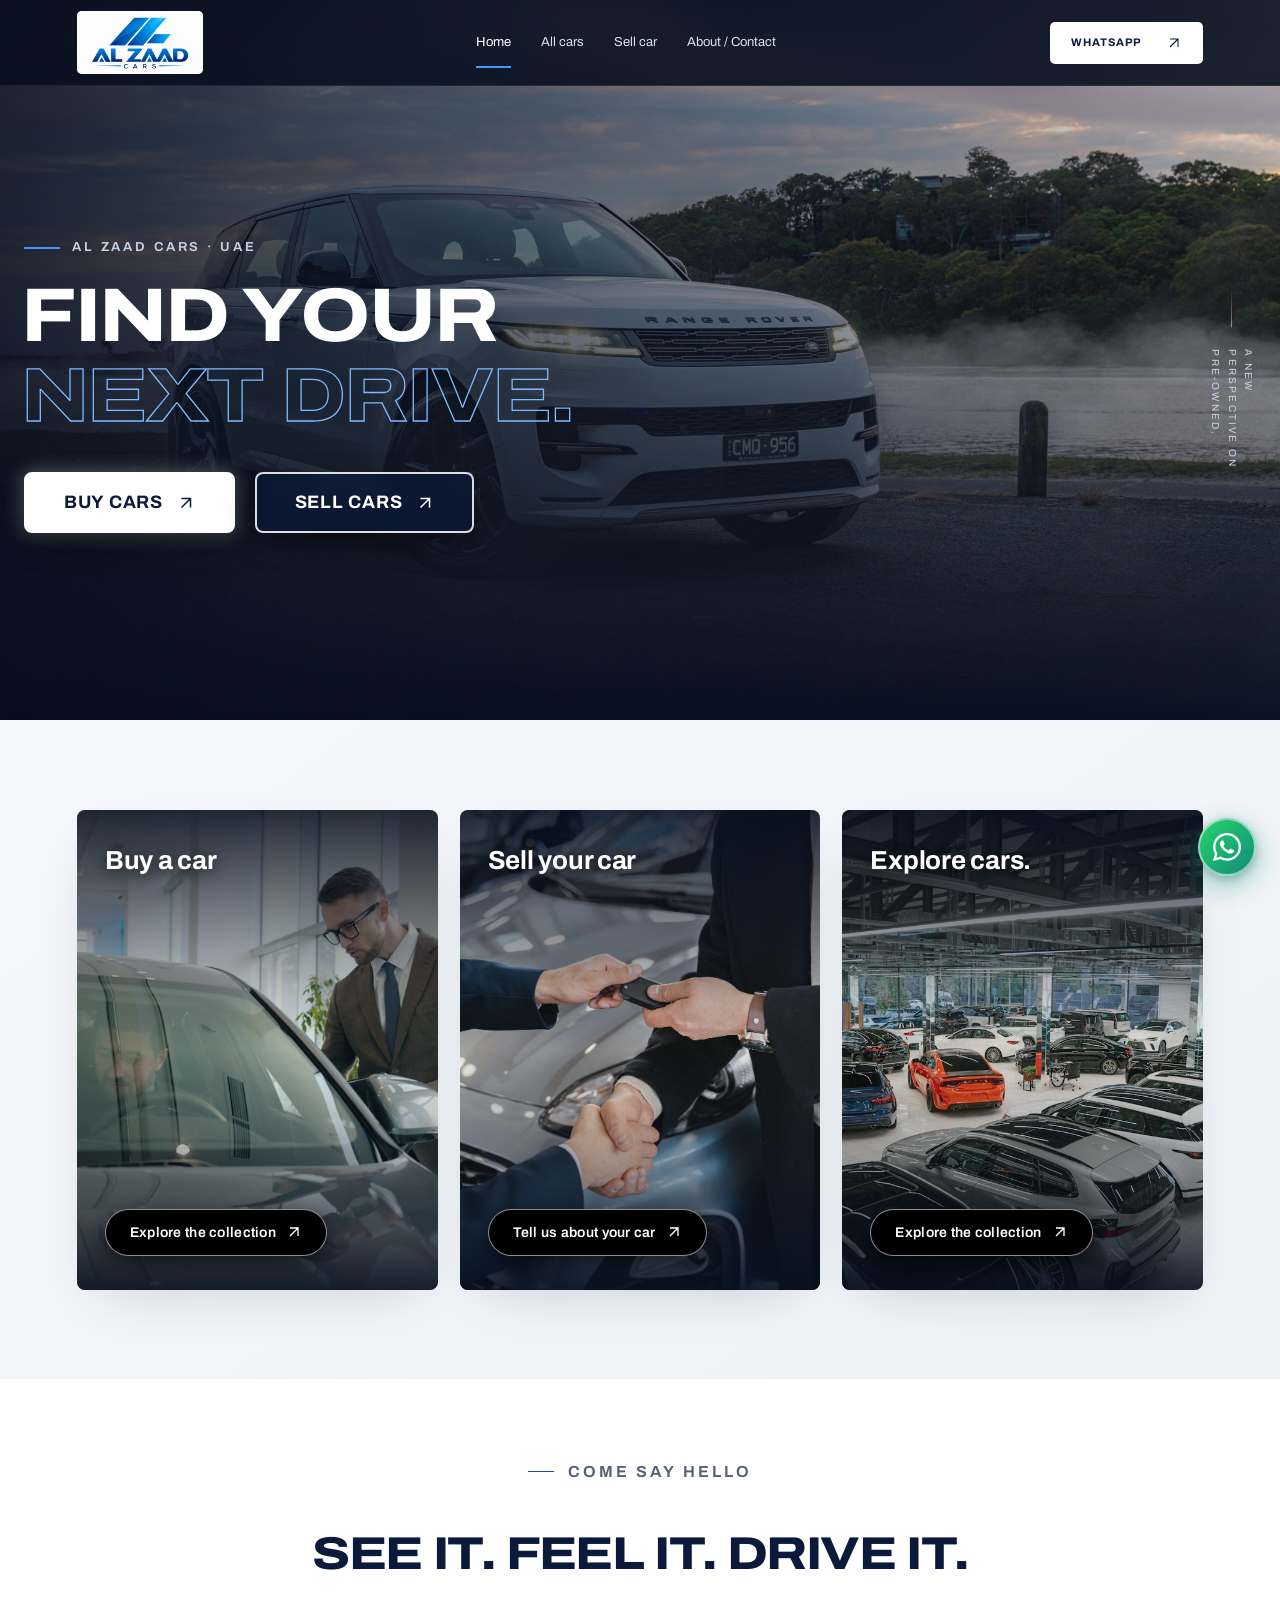
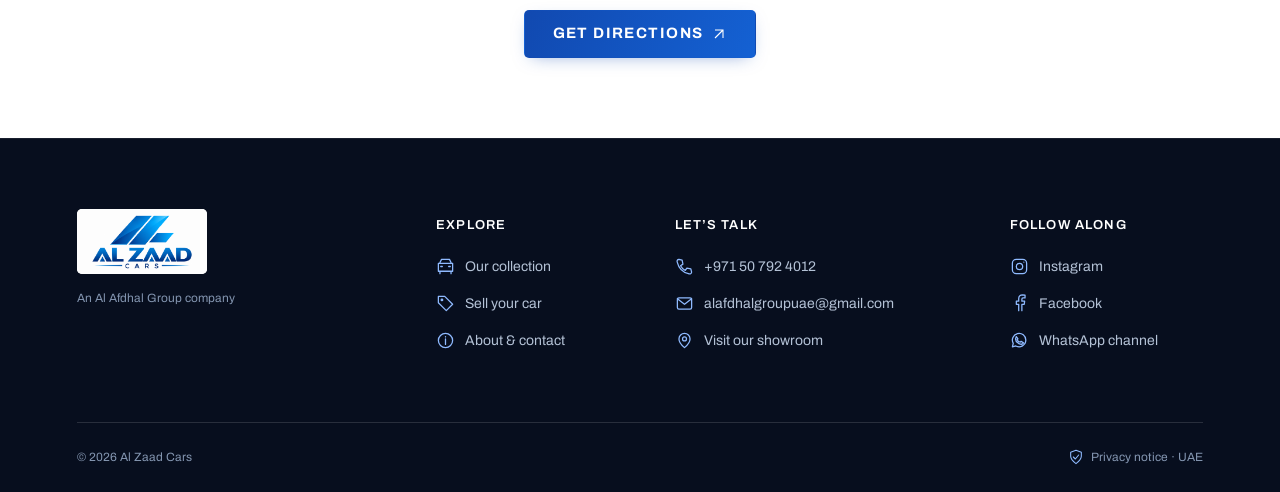
==== commit 8478b0c5: "minor ui edits" ====
--- a/index.html
+++ b/index.html
@@ -66,9 +66,11 @@
         <div class="service-grid">
           <a class="service-card" href="cars.html">
             <img loading="lazy" src="assets/images/service-buy.jpg"
-              alt="Al Zaad Cars — Buy, Sell, Trade" />
+              alt="Al Zaad Cars — Buy a car" />
             <div class="service-card-top">
-              <h3>Buy. Sell. Trade.</h3>
+              <h3>Buy a car</h3>
+            </div>
+            <div class="service-card-bottom">
               <span class="service-card-cta">
                 Explore the collection
                 <svg class="arrow-icon" width="16" height="16" viewBox="0 0 24 24" fill="none" stroke="currentColor"
@@ -82,7 +84,9 @@
             <img loading="lazy" src="assets/images/service-sell.jpg"
               alt="Sell your car with Al Zaad Cars" />
             <div class="service-card-top">
-              <h3>Looking to sell your car.</h3>
+              <h3>Sell your car</h3>
+            </div>
+            <div class="service-card-bottom">
               <span class="service-card-cta">
                 Tell us about your car
                 <svg class="arrow-icon" width="16" height="16" viewBox="0 0 24 24" fill="none" stroke="currentColor"
@@ -97,6 +101,8 @@
               alt="Explore cars in Al Zaad collection" />
             <div class="service-card-top">
               <h3>Explore cars.</h3>
+            </div>
+            <div class="service-card-bottom">
               <span class="service-card-cta">
                 Explore the collection
                 <svg class="arrow-icon" width="16" height="16" viewBox="0 0 24 24" fill="none" stroke="currentColor"
@@ -113,10 +119,6 @@
       <div class="visit-content">
         <p class="eyebrow blue">COME SAY HELLO</p>
         <h2>See it. Feel it. Drive it.</h2>
-        <p>
-          Visit Al Zaad Cars. Speak with our team to confirm the
-          vehicle’s location and arrange your visit.
-        </p>
         <a class="button primary" data-contact="maps" href="https://maps.app.goo.gl/UCCkHAHCBX9JuDrG9" target="_blank"
           rel="noopener">Get directions
           <svg class="arrow-icon" width="16" height="16" viewBox="0 0 24 24" fill="none" stroke="currentColor"
@@ -208,7 +210,7 @@
     </div>
   </footer>
   <a class="chat-float" data-contact="whatsapp" href="https://wa.me/971507924012"
-    aria-label="WhatsApp Al Zaad Cars" target="_blank" rel="noopener noreferrer"><svg class="whatsapp-icon" width="28" height="28" viewBox="0 0 24 24" fill="currentColor" aria-hidden="true" focusable="false"><path d="M12.04 2c-5.46 0-9.91 4.45-9.91 9.91 0 1.75.46 3.45 1.32 4.95L2.05 22l5.25-1.38c1.45.79 3.08 1.21 4.74 1.21 5.46 0 9.91-4.45 9.91-9.91 0-2.65-1.03-5.14-2.9-7.01A9.816 9.816 0 0 0 12.04 2m.01 1.67c2.2 0 4.26.86 5.82 2.42a8.225 8.225 0 0 1 2.41 5.83c0 4.54-3.7 8.24-8.24 8.24-1.48 0-2.93-.39-4.19-1.15l-.3-.18-3.12.82.83-3.04-.2-.31a8.188 8.188 0 0 1-1.26-4.38c0-4.54 3.7-8.24 8.24-8.24m-3.53 4.29c-.19 0-.52.07-.79.37-.27.3-1.04 1.02-1.04 2.48s1.07 2.87 1.21 3.07c.15.2 2.06 3.29 5.08 4.49.72.29 1.28.46 1.72.6.72.23 1.38.2 1.9.12.58-.09 1.79-.73 2.04-1.44.26-.71.26-1.32.18-1.44-.08-.13-.29-.2-.61-.36-.32-.16-1.89-.93-2.18-1.04-.3-.1-.51-.16-.73.16-.22.33-.84 1.04-1.03 1.26-.19.21-.38.24-.7.08-.32-.16-1.34-.49-2.55-1.57-.94-.84-1.58-1.88-1.77-2.2-.19-.32-.02-.5.14-.66.15-.14.32-.37.49-.56.16-.18.22-.31.33-.51.11-.21.05-.39-.03-.55-.08-.16-.73-1.75-1-2.4-.26-.64-.53-.55-.73-.56h-.62z"/></svg></a><noscript>
+    aria-label="WhatsApp Al Zaad Cars" target="_blank" rel="noopener noreferrer"><svg class="whatsapp-icon" width="34" height="34" viewBox="0 0 448 512" fill="currentColor" aria-hidden="true" focusable="false"><path d="M380.9 97.1C339 55.1 283.2 32 223.9 32c-122.4 0-222 99.6-222 222 0 39.1 10.2 77.3 29.6 111L0 480l117.7-30.9c32.4 17.7 68.9 27 106.1 27h.1c122.3 0 224.1-99.6 224.1-222 0-59.3-25.2-115-67.1-157zm-157 341.6c-33.2 0-65.7-8.9-94-25.7l-6.7-4-69.8 18.3L72 359.2l-4.4-7c-18.5-29.4-28.2-63.3-28.2-98.2 0-101.7 82.8-184.5 184.6-184.5 49.3 0 95.6 19.2 130.4 54.1 34.8 34.9 56.2 81.2 56.1 130.5 0 101.8-84.9 184.6-186.6 184.6zm101.2-138.2c-5.5-2.8-32.8-16.2-37.9-18-5.1-1.9-8.8-2.8-12.5 2.8-3.7 5.6-14.3 18-17.6 21.8-3.2 3.7-6.5 4.2-12 1.4-32.6-16.3-54-29.1-75.5-66-5.7-9.8 5.7-9.1 16.3-30.3 1.8-3.7.9-6.9-.5-9.7-1.4-2.8-12.5-30.1-17.1-41.2-4.5-10.8-9.1-9.3-12.5-9.5-3.2-.2-6.9-.2-10.6-.2-3.7 0-9.7 1.4-14.8 6.9-5.1 5.6-19.4 19-19.4 46.3 0 27.3 19.9 53.7 22.6 57.4 2.8 3.7 39.1 59.7 94.8 83.8 35.2 15.2 49 16.5 66.6 13.9 10.7-1.6 32.8-13.4 37.4-26.4 4.6-13 4.6-24.1 3.2-26.4-1.3-2.5-5-3.9-10.5-6.6z"/></svg></a><noscript>
     <div class="noscript">
       Enable JavaScript to load the car catalogue. Call
       <a href="tel:+971507924012">+971 50 792 4012</a> for assistance.
--- a/assets/css/ui-upgrade.css
+++ b/assets/css/ui-upgrade.css
@@ -291,11 +291,17 @@
   box-shadow: var(--soft-shadow);
   display: flex !important;
   flex-direction: column !important;
-  align-items: flex-start !important;
-  justify-content: flex-start !important;
+  align-items: stretch !important;
+  justify-content: space-between !important;
+  position: relative !important;
+  overflow: hidden !important;
 }
 .service-card::after {
-  background: linear-gradient(180deg, rgba(7, 14, 30, 0.92) 0%, rgba(7, 14, 30, 0.55) 38%, rgba(7, 14, 30, 0.08) 72%, transparent 100%) !important;
+  content: "" !important;
+  position: absolute !important;
+  inset: 0 !important;
+  background: linear-gradient(180deg, rgba(7, 14, 30, 0.88) 0%, rgba(7, 14, 30, 0.42) 28%, rgba(7, 14, 30, 0.06) 50%, rgba(7, 14, 30, 0.38) 75%, rgba(7, 14, 30, 0.90) 100%) !important;
+  z-index: 1 !important;
 }
 .service-card img {
   object-fit: cover;
@@ -314,8 +320,7 @@
   display: flex;
   flex-direction: column;
   align-items: flex-start;
-  gap: 16px;
-  padding: 34px 28px !important;
+  padding: 34px 28px 16px !important;
   width: 100%;
   z-index: 2;
   box-sizing: border-box;
@@ -327,39 +332,47 @@
   color: #ffffff;
   margin: 0;
   letter-spacing: -0.01em;
-  text-shadow: 0 2px 14px rgba(0, 0, 0, 0.6);
-}
-.service-card-cta {
-  display: inline-flex;
-  align-items: center;
-  gap: 8px;
-  background: rgba(255, 255, 255, 0.20);
-  border: 1px solid rgba(255, 255, 255, 0.45);
-  backdrop-filter: blur(10px);
-  -webkit-backdrop-filter: blur(10px);
-  color: #ffffff;
-  padding: 8px 18px;
-  border-radius: 999px;
-  font-size: 13px;
-  font-weight: 600;
-  letter-spacing: 0.02em;
-  transition: all 0.25s ease;
-  box-shadow: 0 4px 14px rgba(0, 0, 0, 0.25);
-}
-.service-card-cta .arrow-icon {
-  stroke: #ffffff;
-  transition: transform 0.25s ease;
+  text-shadow: 0 2px 14px rgba(0, 0, 0, 0.7);
+}
+.service-card .service-card-bottom {
+  display: flex;
+  align-items: flex-end;
+  justify-content: flex-start;
+  padding: 16px 28px 34px !important;
+  width: 100%;
+  z-index: 2;
+  box-sizing: border-box;
+}
+.service-card .service-card-cta {
+  display: inline-flex !important;
+  align-items: center !important;
+  gap: 10px !important;
+  background: #000000 !important;
+  border: 1.5px solid rgba(255, 255, 255, 0.55) !important;
+  color: #ffffff !important;
+  padding: 11px 24px !important;
+  border-radius: 999px !important;
+  font-size: 14px !important;
+  font-weight: 600 !important;
+  letter-spacing: 0.02em !important;
+  text-decoration: none !important;
+  transition: all 0.25s cubic-bezier(0.16, 1, 0.3, 1) !important;
+  box-shadow: 0 6px 22px rgba(0, 0, 0, 0.6) !important;
+}
+.service-card .service-card-cta .arrow-icon {
+  stroke: #ffffff !important;
+  transition: transform 0.25s ease !important;
 }
 .service-card:hover .service-card-cta {
-  background: #ffffff;
-  color: var(--navy);
-  border-color: #ffffff;
-  transform: translateY(-2px);
-  box-shadow: 0 8px 22px rgba(0, 0, 0, 0.38);
+  background: #1149b0 !important;
+  color: #ffffff !important;
+  border-color: #1149b0 !important;
+  transform: translateY(-2px) !important;
+  box-shadow: 0 10px 28px rgba(17, 73, 176, 0.55) !important;
 }
 .service-card:hover .service-card-cta .arrow-icon {
-  stroke: var(--navy);
-  transform: translate(2px, -2px);
+  stroke: #ffffff !important;
+  transform: translate(2px, -2px) !important;
 }
 .visit-panel {
   position: relative;
@@ -1151,7 +1164,7 @@
 }
 .visit h2 {
   font-size: clamp(32px, 4.5vw, 46px) !important;
-  margin: 14px 0 16px !important;
+  margin: 14px 0 28px !important;
   line-height: 1.2 !important;
 }
 .visit p {
@@ -1379,16 +1392,45 @@
   filter: brightness(1.06) !important;
   color: #ffffff !important;
 }
+@media (max-width: 768px) {
+  .chat-float {
+    width: 54px !important;
+    height: 54px !important;
+    bottom: 84px !important;
+    right: 18px !important;
+  }
+  .chat-float .whatsapp-icon {
+    width: 30px !important;
+    height: 30px !important;
+  }
+  .back-top {
+    bottom: 150px !important;
+    right: 22px !important;
+  }
+}
 @media (max-width: 520px) {
   .chat-float {
     width: 52px !important;
     height: 52px !important;
-    bottom: 18px !important;
-    right: 18px !important;
+    bottom: 80px !important;
+    right: 16px !important;
   }
   .chat-float .whatsapp-icon {
-    width: 28px !important;
-    height: 28px !important;
+    width: 29px !important;
+    height: 29px !important;
+  }
+  .back-top {
+    bottom: 144px !important;
+    right: 20px !important;
+  }
+  .service-card {
+    min-height: 420px !important;
+  }
+  .service-card .service-card-top {
+    padding: 26px 20px 12px !important;
+  }
+  .service-card .service-card-bottom {
+    padding: 12px 20px 26px !important;
   }
 }
 
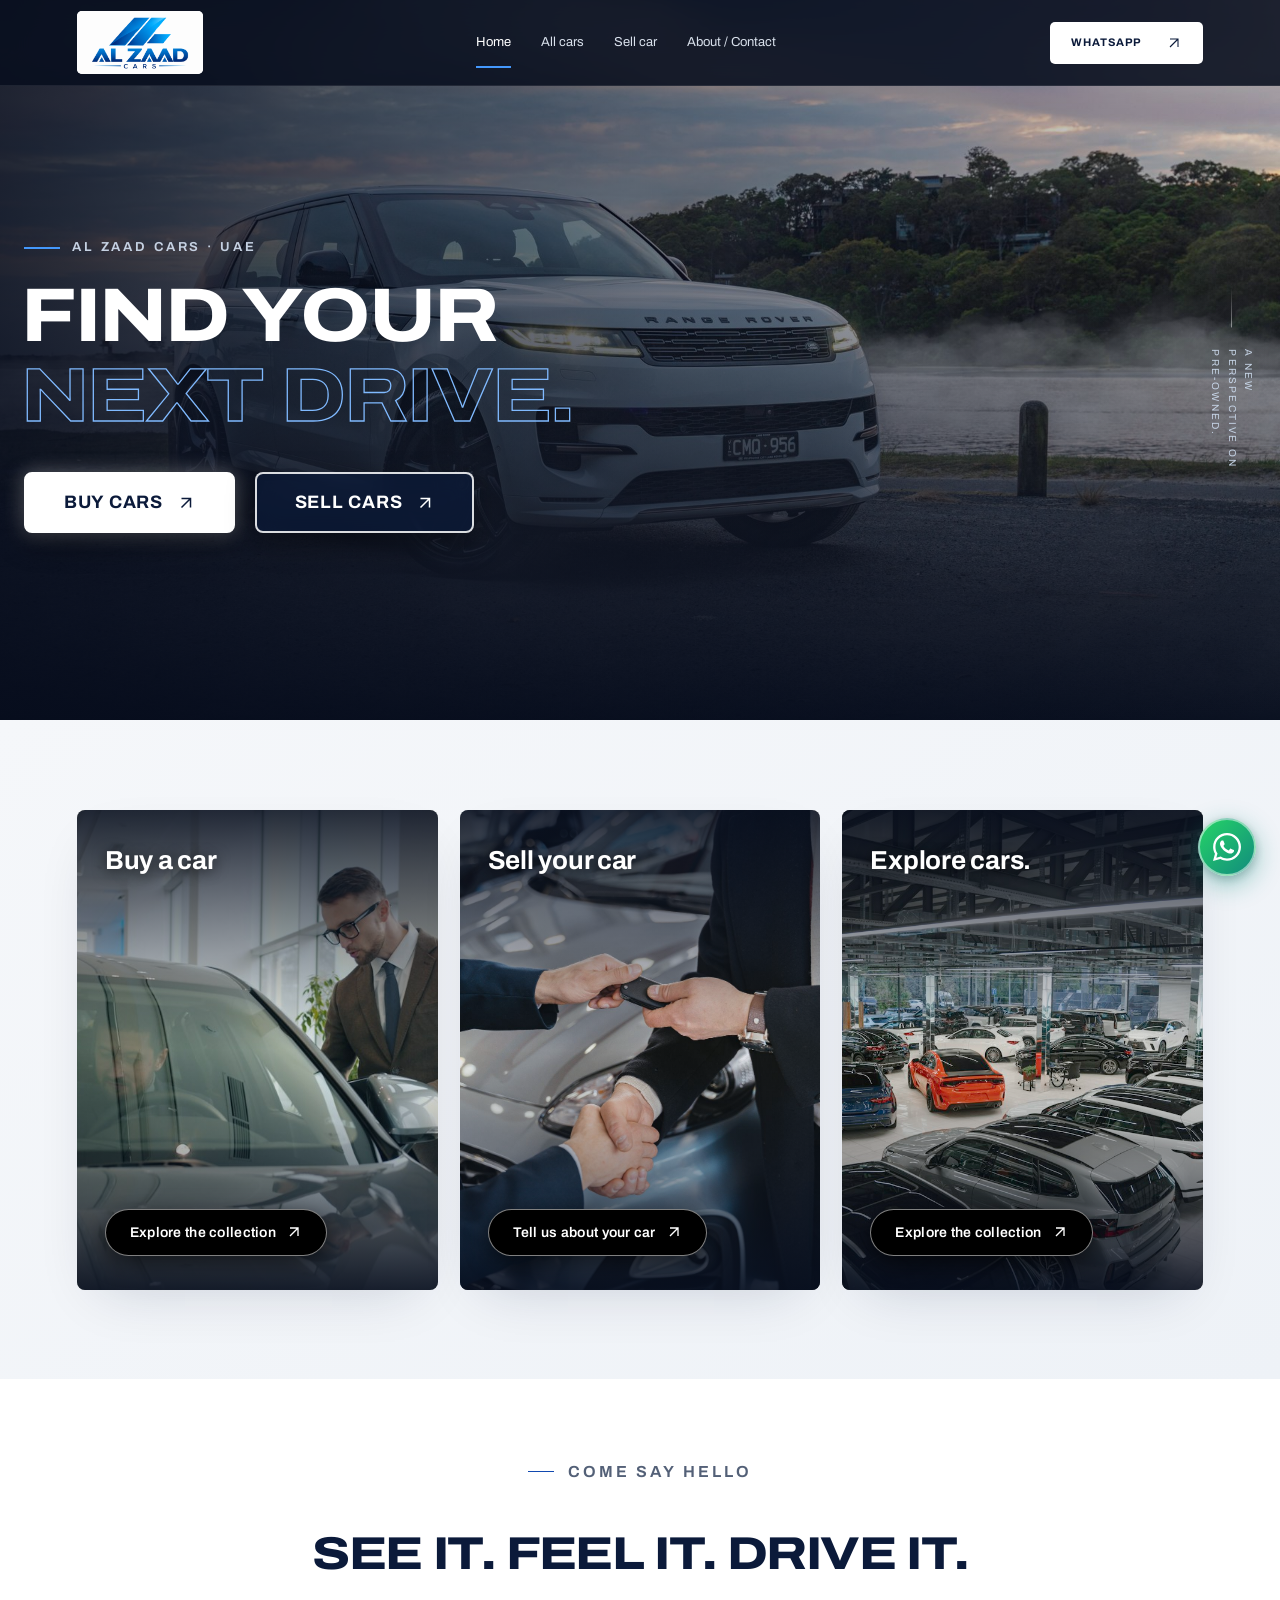
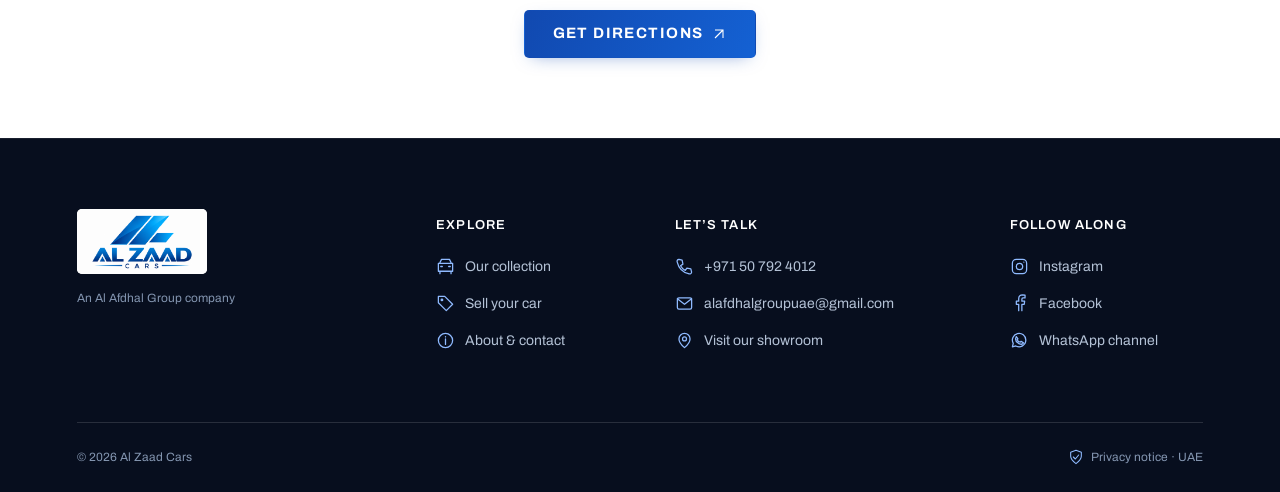
==== commit fecc152b: "minor ui edits" ====
--- a/index.html
+++ b/index.html
@@ -10,7 +10,7 @@
   <meta name="theme-color" content="#0b1a3a" />
   <link rel="icon" href="assets/images/logo.png" />
   <link rel="stylesheet" href="assets/css/styles.css" />
-  <link rel="stylesheet" href="assets/css/ui-upgrade.css?v=3" />
+  <link rel="stylesheet" href="assets/css/ui-upgrade.css?v=4" />
   <script defer src="assets/js/config.js"></script>
   <script defer src="assets/js/demo-data.js"></script>
   <script defer src="assets/js/app.js?v=3"></script>
--- a/assets/css/ui-upgrade.css
+++ b/assets/css/ui-upgrade.css
@@ -343,12 +343,13 @@
   z-index: 2;
   box-sizing: border-box;
 }
+.service-card span.service-card-cta,
 .service-card .service-card-cta {
   display: inline-flex !important;
   align-items: center !important;
   gap: 10px !important;
   background: #000000 !important;
-  border: 1.5px solid rgba(255, 255, 255, 0.55) !important;
+  border: 1.5px solid rgba(255, 255, 255, 0.5) !important;
   color: #ffffff !important;
   padding: 11px 24px !important;
   border-radius: 999px !important;
@@ -359,6 +360,7 @@
   transition: all 0.25s cubic-bezier(0.16, 1, 0.3, 1) !important;
   box-shadow: 0 6px 22px rgba(0, 0, 0, 0.6) !important;
 }
+.service-card span.service-card-cta .arrow-icon,
 .service-card .service-card-cta .arrow-icon {
   stroke: #ffffff !important;
   transition: transform 0.25s ease !important;
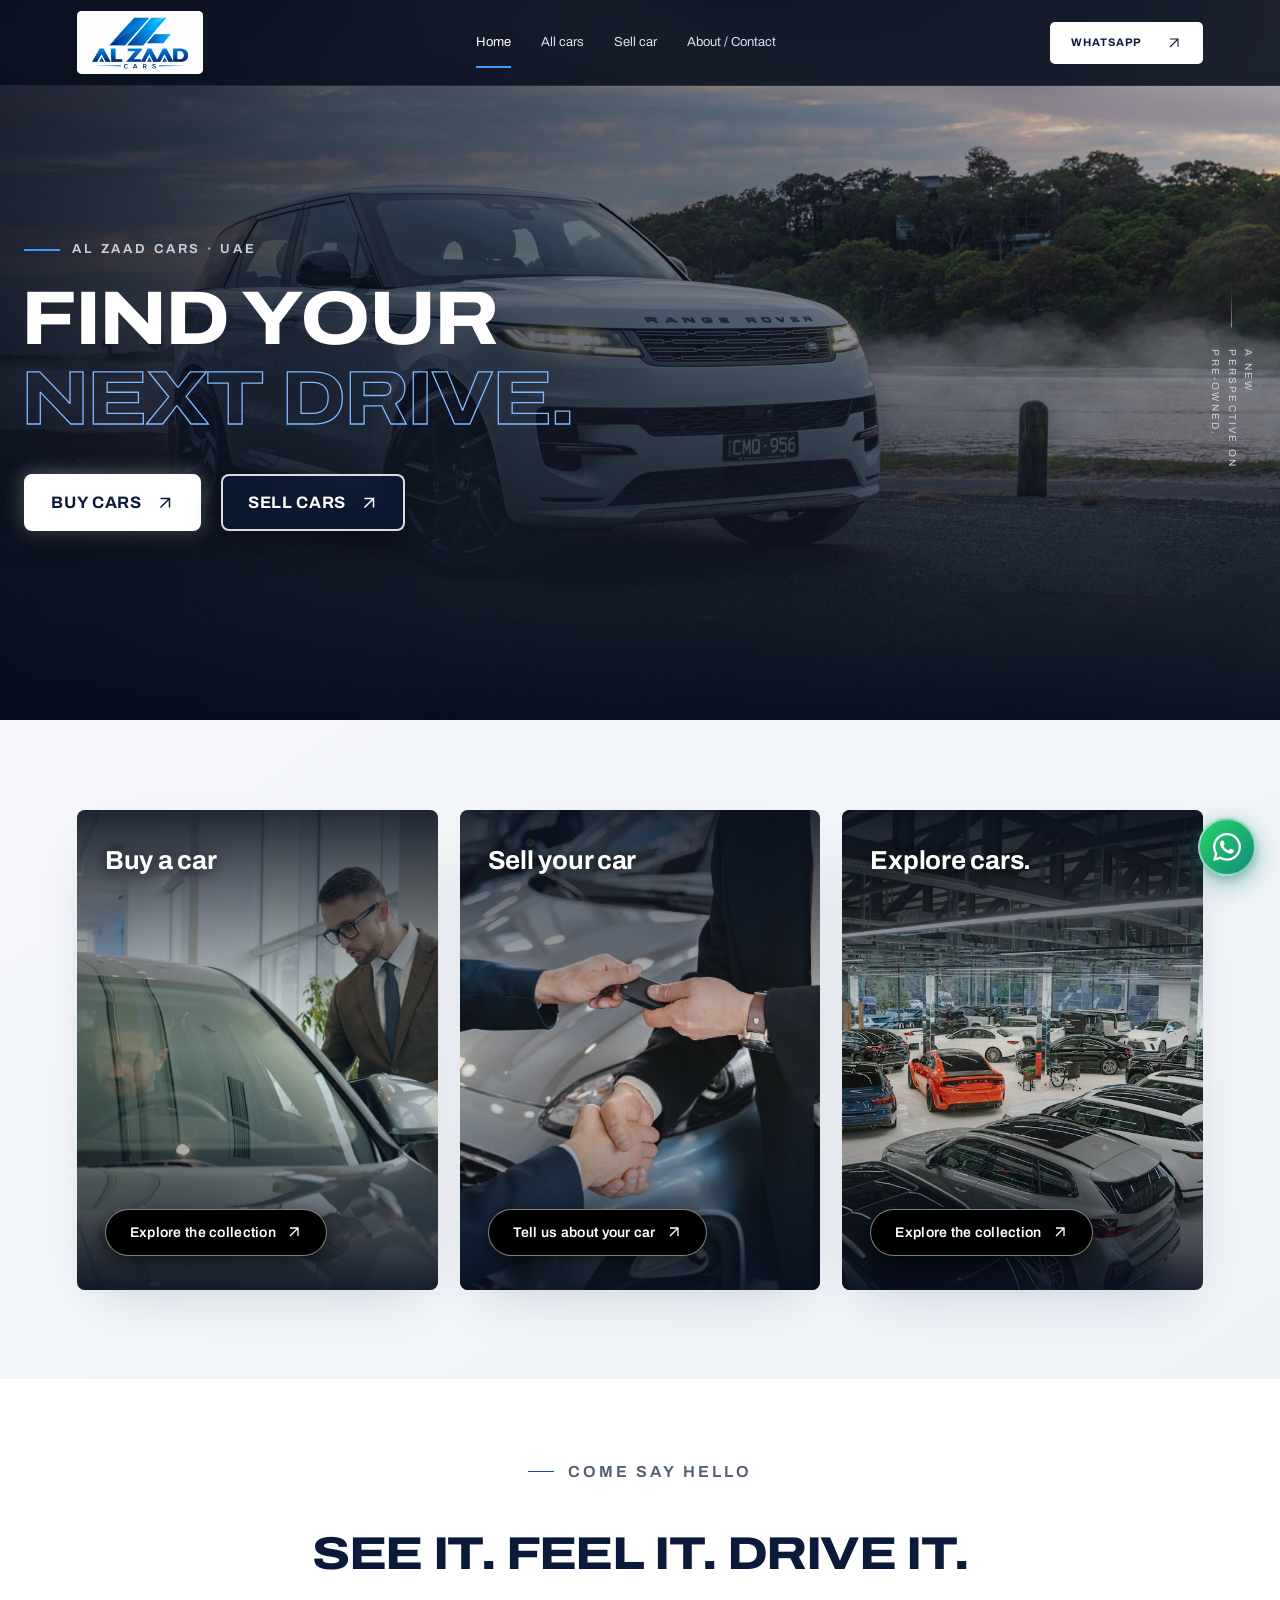
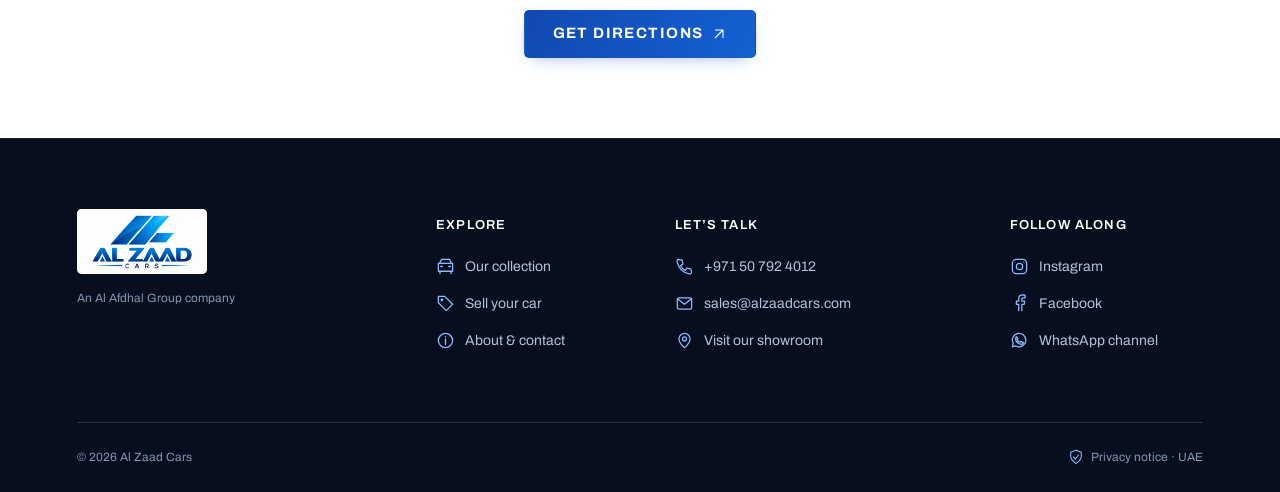
==== commit 7aec1671: "ui edits" ====
--- a/index.html
+++ b/index.html
@@ -8,7 +8,12 @@
   <meta name="description"
     content="Explore pre-owned cars with Al Zaad Cars in UAE. Browse vehicles, sell or trade your car and speak directly with our team." />
   <meta name="theme-color" content="#0b1a3a" />
-  <link rel="icon" href="assets/images/logo.png" />
+  <link rel="icon" type="image/x-icon" href="favicon.ico" />
+  <link rel="icon" type="image/png" sizes="32x32" href="assets/images/favicon-32x32.png" />
+  <link rel="icon" type="image/png" sizes="16x16" href="assets/images/favicon-16x16.png" />
+  <link rel="icon" type="image/svg+xml" href="assets/images/favicon.svg" />
+  <link rel="apple-touch-icon" sizes="180x180" href="assets/images/apple-touch-icon.png" />
+  <link rel="manifest" href="site.webmanifest" />
   <link rel="stylesheet" href="assets/css/styles.css" />
   <link rel="stylesheet" href="assets/css/ui-upgrade.css?v=4" />
   <script defer src="assets/js/config.js"></script>
@@ -21,14 +26,14 @@
   <a class="skip" href="#main">Skip to content</a>
   <header class="header">
     <div class="wrap nav">
-      <a class="brand" href="index.html" aria-label="Al Zaad Cars home"><img src="assets/images/logo.png" width="138"
+      <a class="brand" href="./" aria-label="Al Zaad Cars home"><img src="assets/images/logo.png" width="138"
           height="69" alt="Al Zaad Cars" /></a><button class="menu-toggle" aria-expanded="false"
         aria-controls="main-nav">
         Menu <span>☰</span>
       </button>
       <nav id="main-nav" aria-label="Main navigation">
-        <a href="index.html" data-page="home">Home</a><a href="cars.html" data-page="cars">All cars</a><a
-          href="buy-sell-trade.html" data-page="services">Sell car</a><a href="about-contact.html"
+        <a href="./" data-page="home">Home</a><a href="cars" data-page="cars">All cars</a><a
+          href="sell" data-page="services">Sell car</a><a href="about-contact"
           data-page="contact">About / Contact</a>
       </nav>
       <a class="button nav-cta light" data-contact="whatsapp" href="https://wa.me/971507924012">WhatsApp
@@ -49,11 +54,11 @@
         <p class="eyebrow">AL ZAAD CARS · UAE</p>
         <h1>Find your<br /><span>next drive.</span></h1>
         <div class="actions hero-actions">
-          <a class="button hero-btn hero-btn-buy" href="cars.html">Buy cars
+          <a class="button hero-btn hero-btn-buy" href="cars">Buy cars
             <span><svg class="arrow-icon" width="18" height="18" viewBox="0 0 24 24" fill="none" stroke="currentColor"
                 stroke-width="2" aria-hidden="true" focusable="false">
                 <path d="M6 18L18 6M6 6h12v12" />
-              </svg></span></a><a class="button hero-btn hero-btn-sell" href="buy-sell-trade.html#sell">Sell cars
+              </svg></span></a><a class="button hero-btn hero-btn-sell" href="sell">Sell cars
             <span><svg class="arrow-icon" width="18" height="18" viewBox="0 0 24 24" fill="none" stroke="currentColor"
                 stroke-width="2" aria-hidden="true" focusable="false">
                 <path d="M6 18L18 6M6 6h12v12" />
@@ -64,7 +69,7 @@
     <section class="section services-section" id="services">
       <div class="wrap">
         <div class="service-grid">
-          <a class="service-card" href="cars.html">
+          <a class="service-card" href="cars">
             <img loading="lazy" src="assets/images/service-buy.jpg"
               alt="Al Zaad Cars — Buy a car" />
             <div class="service-card-top">
@@ -80,7 +85,7 @@
               </span>
             </div>
           </a>
-          <a class="service-card" href="buy-sell-trade.html#sell">
+          <a class="service-card" href="sell">
             <img loading="lazy" src="assets/images/service-sell.jpg"
               alt="Sell your car with Al Zaad Cars" />
             <div class="service-card-top">
@@ -96,7 +101,7 @@
               </span>
             </div>
           </a>
-          <a class="service-card" href="cars.html">
+          <a class="service-card" href="cars">
             <img loading="lazy" src="assets/images/service-explore.jpg"
               alt="Explore cars in Al Zaad collection" />
             <div class="service-card-top">
@@ -131,23 +136,23 @@
   <footer class="footer">
     <div class="wrap footer-grid">
       <div>
-        <a class="brand" href="index.html"><img src="assets/images/logo.png" width="156" height="78"
+        <a class="brand" href="./"><img src="assets/images/logo.png" width="156" height="78"
             alt="Al Zaad Cars" /></a>
         <small>An Al Afdhal Group company</small>
       </div>
       <div>
         <h3>Explore</h3>
-        <a href="cars.html" class="footer-link"><svg class="footer-icon" width="19" height="19" viewBox="0 0 24 24"
+        <a href="cars" class="footer-link"><svg class="footer-icon" width="19" height="19" viewBox="0 0 24 24"
             fill="none" stroke="currentColor" stroke-width="1.6" stroke-linecap="round" stroke-linejoin="round"
             aria-hidden="true" focusable="false">
             <path d="m5 7 2-4h10l2 4M3 8h18v10H3zM5 18v3m14-3v3M6 12h2m8 0h2" />
-          </svg><span class="footer-link-text">Our collection</span></a><a href="buy-sell-trade.html#sell"
+          </svg><span class="footer-link-text">Our collection</span></a><a href="sell"
           class="footer-link"><svg class="footer-icon" width="19" height="19" viewBox="0 0 24 24" fill="none"
             stroke="currentColor" stroke-width="1.6" stroke-linecap="round" stroke-linejoin="round" aria-hidden="true"
             focusable="false">
             <path d="M3 3h8l10 10-8 8L3 11z" />
             <circle cx="7.5" cy="7.5" r="1" />
-          </svg><span class="footer-link-text">Sell your car</span></a><a href="about-contact.html"
+          </svg><span class="footer-link-text">Sell your car</span></a><a href="about-contact"
           class="footer-link"><svg class="footer-icon" width="19" height="19" viewBox="0 0 24 24" fill="none"
             stroke="currentColor" stroke-width="1.6" stroke-linecap="round" stroke-linejoin="round" aria-hidden="true"
             focusable="false">
@@ -162,12 +167,12 @@
             stroke-linejoin="round" aria-hidden="true" focusable="false">
             <path d="m5 3 4 1 1 5-3 2a15 15 0 0 0 6 6l2-3 5 1 1 4c0 2-2 3-4 2C9 19 5 15 3 7 2 5 3 3 5 3Z" />
           </svg><span class="footer-link-text">+971 50 792 4012</span></a><a data-contact="email"
-          href="mailto:alafdhalgroupuae@gmail.com" class="footer-link"><svg class="footer-icon" width="19" height="19"
+          href="mailto:sales@alzaadcars.com" class="footer-link"><svg class="footer-icon" width="19" height="19"
             viewBox="0 0 24 24" fill="none" stroke="currentColor" stroke-width="1.6" stroke-linecap="round"
             stroke-linejoin="round" aria-hidden="true" focusable="false">
             <rect x="3" y="5" width="18" height="14" rx="2" />
             <path d="m3 6 9 7 9-7" />
-          </svg><span class="footer-link-text">alafdhalgroupuae@gmail.com</span></a><a data-contact="maps"
+          </svg><span class="footer-link-text">sales@alzaadcars.com</span></a><a data-contact="maps"
           href="https://maps.app.goo.gl/UCCkHAHCBX9JuDrG9" target="_blank" rel="noopener" class="footer-link"><svg
             class="footer-icon" width="19" height="19" viewBox="0 0 24 24" fill="none" stroke="currentColor"
             stroke-width="1.6" stroke-linecap="round" stroke-linejoin="round" aria-hidden="true" focusable="false">
@@ -200,7 +205,7 @@
       </div>
     </div>
     <div class="wrap footer-bottom">
-      <span>© <span data-year>2026</span> Al Zaad Cars</span><span><a href="privacy.html" class="footer-link"><svg
+      <span>© <span data-year>2026</span> Al Zaad Cars</span><span><a href="privacy" class="footer-link"><svg
             class="footer-icon" width="19" height="19" viewBox="0 0 24 24" fill="none" stroke="currentColor"
             stroke-width="1.6" stroke-linecap="round" stroke-linejoin="round" aria-hidden="true" focusable="false">
             <path d="m12 2 8 3v6c0 5-8 11-8 11S4 16 4 11V5Z" />
--- a/assets/css/styles.css
+++ b/assets/css/styles.css
@@ -507,19 +507,68 @@
   position: absolute;
   top: 14px;
   left: 14px;
-  background: #ffffffed;
-  padding: 4px 9px;
-  font-size: 10px;
-  letter-spacing: 0.04em;
-  border-radius: 2px;
+  background: rgba(255, 255, 255, 0.95);
+  backdrop-filter: blur(4px);
+  padding: 4px 10px;
+  font-size: 11px;
+  font-weight: 600;
+  letter-spacing: 0.05em;
+  text-transform: uppercase;
+  border-radius: 4px;
   color: var(--ink);
-}
-
+  box-shadow: 0 2px 6px rgba(0, 0, 0, 0.15);
+  z-index: 2;
+}
+
+/* Prominent Status Badge on Image (Top-Right) */
 .badge.status {
   right: 14px;
   left: auto;
-  background: var(--navy);
-  color: #fff;
+  top: 14px;
+  padding: 6px 14px;
+  font-size: 12px;
+  font-weight: 700;
+  letter-spacing: 0.08em;
+  text-transform: uppercase;
+  border-radius: 4px;
+  box-shadow: 0 4px 14px rgba(0, 0, 0, 0.45);
+  display: inline-flex;
+  align-items: center;
+  gap: 7px;
+  z-index: 3;
+  line-height: 1;
+}
+
+.badge.status .status-dot,
+.badge.status::before {
+  content: "";
+  display: inline-block;
+  width: 7px;
+  height: 7px;
+  border-radius: 50%;
+  background: #ffffff;
+  box-shadow: 0 0 6px #ffffff;
+  flex-shrink: 0;
+}
+
+/* Reserved Status Badge */
+.badge.status.status-reserved,
+.badge.status:not([class*="status-sold"]) {
+  background: linear-gradient(135deg, #d97706, #b45309);
+  color: #ffffff;
+  border: 1px solid rgba(255, 255, 255, 0.35);
+}
+
+/* Sold Status Badge */
+.badge.status.status-sold {
+  background: linear-gradient(135deg, #dc2626, #991b1b);
+  color: #ffffff;
+  border: 1px solid rgba(255, 255, 255, 0.35);
+}
+
+.car-card.is-reserved .car-image img,
+.car-card.is-sold .car-image img {
+  filter: brightness(0.92);
 }
 
 .car-info {
@@ -566,9 +615,41 @@
   display: flex;
   justify-content: space-between;
   align-items: center;
-  gap: 8px;
+  gap: 12px;
   border-top: 1px solid var(--line);
   padding-top: 17px;
+}
+
+.price-wrap {
+  display: flex;
+  align-items: center;
+  gap: 10px;
+  flex-wrap: wrap;
+}
+
+.status-pill {
+  display: inline-flex;
+  align-items: center;
+  font-size: 11px;
+  font-weight: 700;
+  text-transform: uppercase;
+  letter-spacing: 0.06em;
+  padding: 4px 9px;
+  border-radius: 3px;
+  line-height: 1;
+}
+
+.status-pill.status-reserved,
+.status-pill:not([class*="status-sold"]) {
+  background: #fef3c7;
+  color: #92400e;
+  border: 1px solid #fde68a;
+}
+
+.status-pill.status-sold {
+  background: #fee2e2;
+  color: #991b1b;
+  border: 1px solid #fecaca;
 }
 
 .price {
@@ -1078,11 +1159,55 @@
   gap: 45px;
 }
 
+.title-with-status {
+  display: flex;
+  align-items: center;
+  gap: 14px;
+  flex-wrap: wrap;
+}
+
+.title-with-status h1 {
+  margin: 10px 0;
+}
+
+.status-notice {
+  padding: 14px 16px;
+  border-radius: 6px;
+  margin-bottom: 20px;
+  font-size: 13.5px;
+  line-height: 1.5;
+}
+
+.status-notice p {
+  margin: 0;
+}
+
+.status-notice.reserved {
+  background: #fffbeb;
+  border: 1px solid #fde68a;
+  color: #92400e;
+}
+
+.status-notice.sold {
+  background: #fef2f2;
+  border: 1px solid #fecaca;
+  color: #991b1b;
+}
+
 .gallery-main {
+  position: relative;
   background: var(--ice);
   aspect-ratio: 1.45;
   border-radius: 4px;
   overflow: hidden;
+}
+
+.gallery-main .badge.status {
+  top: 18px;
+  right: 18px;
+  padding: 8px 18px;
+  font-size: 13px;
+  letter-spacing: 0.1em;
 }
 
 .gallery-main img {
